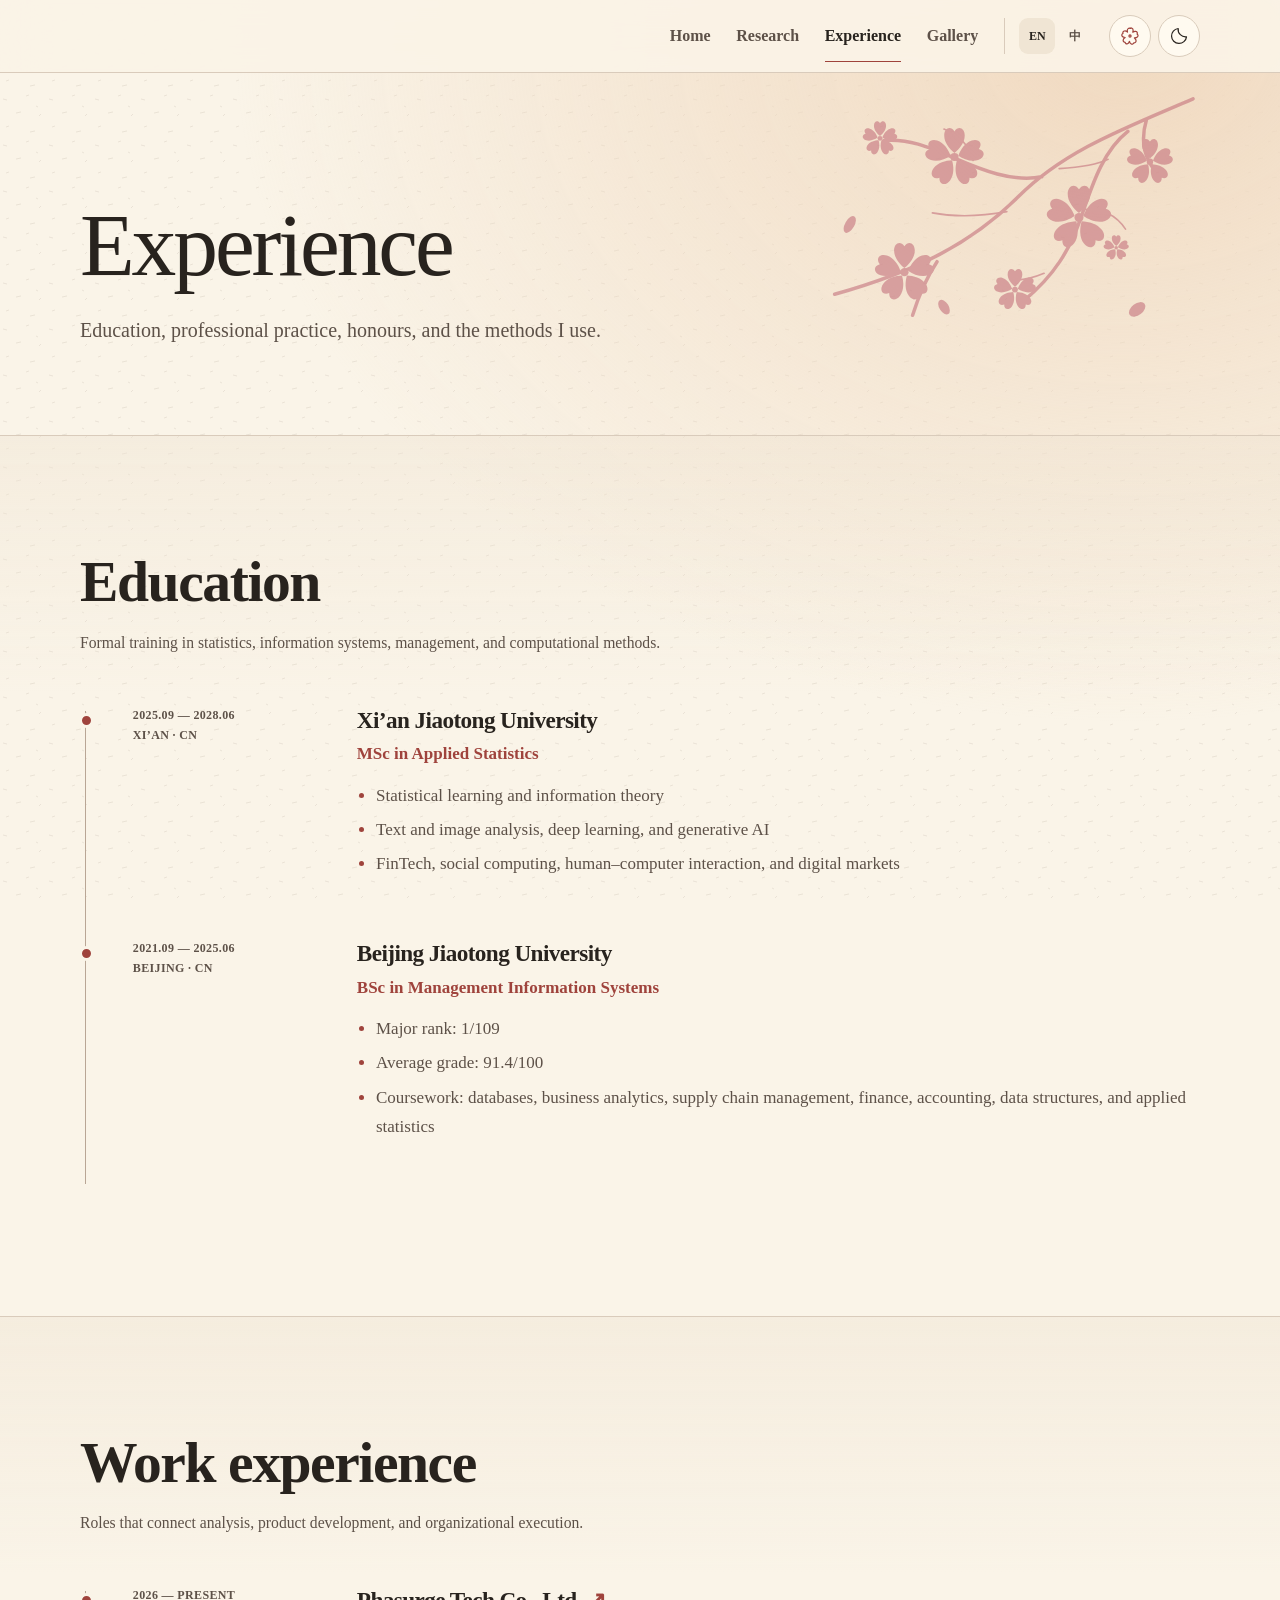
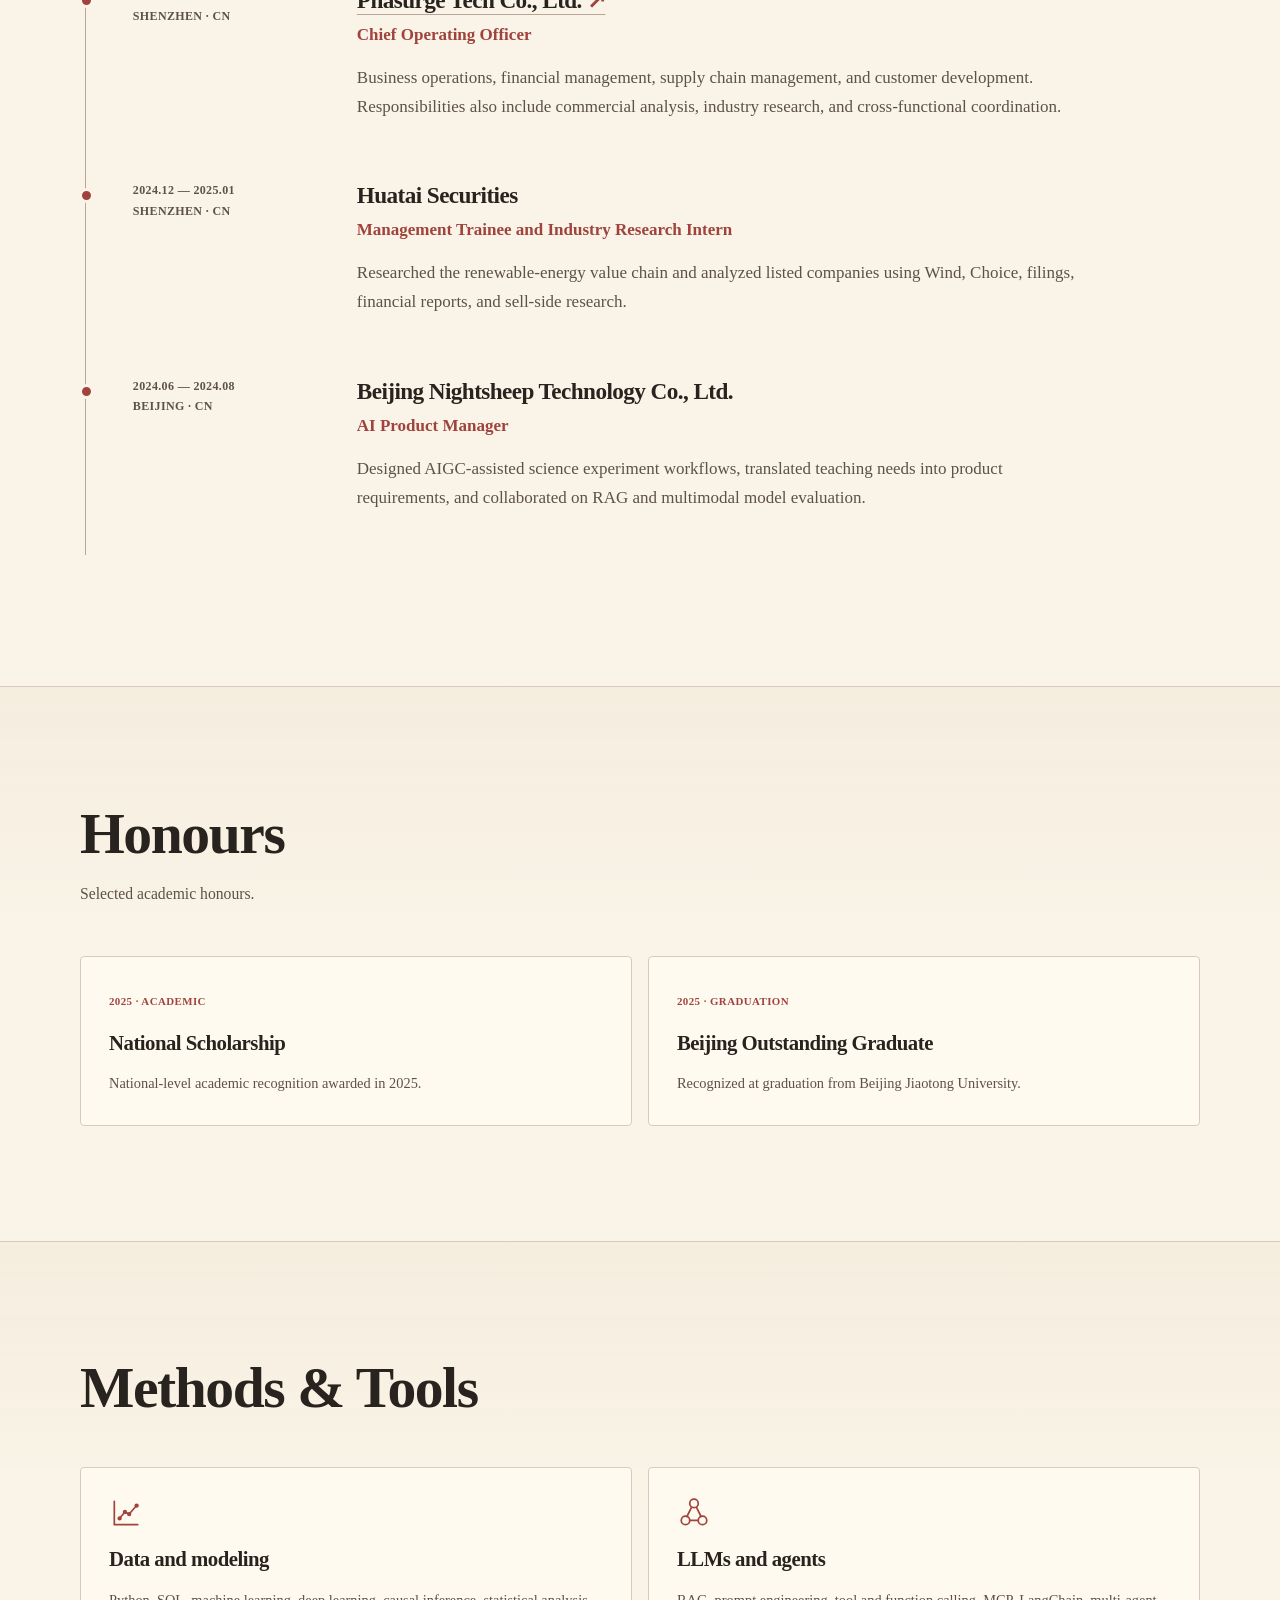
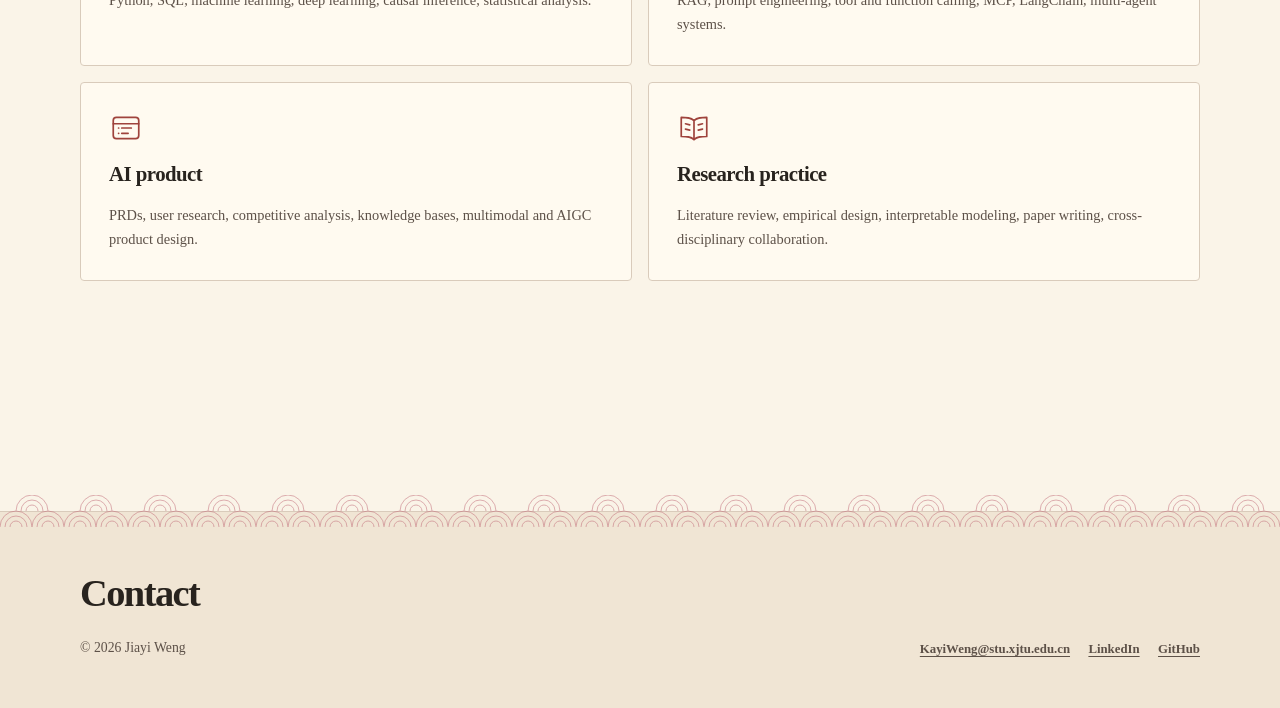
==== experience.html @ 3abb1985 "Publish day and night site redesign" ====
<!doctype html>
<html lang="en">
  <head>
    <meta charset="utf-8">
    <meta name="viewport" content="width=device-width, initial-scale=1">
    <meta name="description" content="Education, professional experience, honours, and capabilities of Jiayi Weng.">
    <meta name="theme-color" content="#faf4e8">
    <title>Experience · Jiayi Weng</title>
    <link rel="icon" href="favicon.svg" type="image/svg+xml">
    <script>
      try {
        const theme = localStorage.getItem("jiayi-theme");
        if (theme === "light" || theme === "dark") document.documentElement.dataset.theme = theme;
      } catch {}
    </script>
    <link rel="stylesheet" href="assets/css/styles.css?v=4">
    <script src="assets/js/main.js?v=4" defer></script>
  </head>
  <body>
    <a class="skip-link" href="#main">Skip to content</a>
    <header class="site-header">
      <div class="nav-shell">
        <button class="menu-toggle" type="button" data-menu-toggle aria-expanded="false" aria-controls="site-navigation" aria-label="Open navigation"><span></span><span></span></button>
        <nav class="nav-links" id="site-navigation" data-navigation aria-label="Primary navigation">
          <a href="index.html" data-i18n="navHome">Home</a>
          <a href="research.html" data-i18n="navResearch">Research</a>
          <a href="experience.html" aria-current="page" data-i18n="navExperience">Experience</a>
          <a href="gallery.html" data-i18n="navGallery">Gallery</a>
          <div class="language-switcher" aria-label="Language"><button type="button" data-lang="en" aria-pressed="true">EN</button><button type="button" data-lang="zh" aria-pressed="false">中</button></div>
        </nav>
        <div class="site-controls">
          <button class="site-control" type="button" data-sakura aria-label="Scatter cherry blossom petals" title="Scatter cherry blossom petals">
            <svg viewBox="0 0 24 24" aria-hidden="true"><path d="M12 3c1-1.1 2.7-.7 3.4.6.6 1.2.3 2.8-.1 3.8 1-.7 2.6-1.3 3.8-.9 1.5.4 2.2 1.9 1.4 3.2 1.3.6 1.5 2.3.5 3.4-.9 1-2.5 1.2-3.7 1.2 1 .8 2 2.1 2 3.4 0 1.6-1.3 2.7-2.8 2.4-.2 1.5-1.7 2.1-3 1.4-1.2-.6-1.9-2.1-2.1-3.2-.4 1.1-1.2 2.6-2.4 3-1.4.5-2.8-.3-2.8-1.8-1.5.1-2.6-1.2-2.4-2.7.2-1.3 1.4-2.4 2.4-3-1.2-.1-2.8-.5-3.6-1.5-.9-1.2-.4-2.8 1-3.3-.6-1.4.3-2.8 1.8-3 1.3-.2 2.7.6 3.6 1.4-.3-1.1-.4-2.8.3-3.8.8-1.3 2.5-1.5 3.7-.6Z"/><circle cx="12" cy="12" r="1.3"/></svg>
          </button>
          <button class="site-control" type="button" data-theme-toggle aria-label="Dark mode" aria-pressed="false" title="Dark mode">
            <svg class="icon-moon" viewBox="0 0 24 24" aria-hidden="true"><path d="M21 13a9 9 0 0 1-10-10 9 9 0 1 0 10 10Z"/></svg>
            <svg class="icon-sun" viewBox="0 0 24 24" aria-hidden="true"><circle cx="12" cy="12" r="4"/><path d="M12 2v2m0 16v2M2 12h2m16 0h2M5 5l1.4 1.4m11.2 11.2L19 19M5 19l1.4-1.4M17.6 6.4 19 5"/></svg>
          </button>
        </div>
      </div>
    </header>

    <main class="page" id="main">
      <section class="shell page-intro">
        <div class="reveal">
          <h1 data-i18n="experienceTitle">Experience</h1>
          <p class="intro-copy" data-i18n="experienceIntro">Education, professional practice, honours, and the methods I use.</p>
        </div>
      </section>

      <section class="section" aria-labelledby="education-title">
        <div class="shell">
          <header class="section-heading reveal">
            <div><h2 id="education-title" data-i18n="education">Education</h2><p data-i18n="educationDesc">Formal training in statistics, information systems, management, and computational methods.</p></div>
          </header>
          <div class="timeline reveal">
            <article class="timeline-item">
              <div class="timeline-time">2025.09 — 2028.06<br>XI’AN · CN</div>
              <div class="timeline-body">
                <h3>Xi’an Jiaotong University</h3>
                <p class="timeline-role" data-i18n="xjtuDegree">MSc in Applied Statistics</p>
                <ul class="education-points">
                  <li data-i18n="xjtuMethods">Statistical learning and information theory</li>
                  <li data-i18n="xjtuComputing">Text and image analysis, deep learning, and generative AI</li>
                  <li data-i18n="xjtuTopics">FinTech, social computing, human–computer interaction, and digital markets</li>
                </ul>
              </div>
            </article>
            <article class="timeline-item">
              <div class="timeline-time">2021.09 — 2025.06<br>BEIJING · CN</div>
              <div class="timeline-body">
                <h3>Beijing Jiaotong University</h3>
                <p class="timeline-role" data-i18n="bjtuDegree">BSc in Management Information Systems</p>
                <ul class="education-points">
                  <li data-i18n="bjtuRank">Major rank: 1/109</li>
                  <li data-i18n="bjtuAverage">Average grade: 91.4/100</li>
                  <li data-i18n="bjtuCoursework">Coursework: databases, business analytics, supply chain management, finance, accounting, data structures, and applied statistics</li>
                </ul>
              </div>
            </article>
          </div>
        </div>
      </section>

      <section class="section" aria-labelledby="work-title">
        <div class="shell">
          <header class="section-heading reveal">
            <div><h2 id="work-title" data-i18n="workExperience">Work experience</h2><p data-i18n="workExperienceDesc">Roles that connect analysis, product development, and organizational execution.</p></div>
          </header>
          <div class="timeline reveal">
            <article class="timeline-item">
              <div class="timeline-time">2026 — PRESENT<br>SHENZHEN · CN</div>
              <div class="timeline-body">
                <h3><a class="company-link" href="https://www.phasurge.com/zh-CN/" target="_blank" rel="noreferrer">Phasurge Tech Co., Ltd. <span aria-hidden="true">↗</span></a></h3>
                <p class="timeline-role" data-i18n="cooRole">Chief Operating Officer</p>
                <p class="work-summary" data-i18n="cooBody">Business operations, financial management, supply chain management, and customer development. Responsibilities also include commercial analysis, industry research, and cross-functional coordination.</p>
              </div>
            </article>
            <article class="timeline-item">
              <div class="timeline-time">2024.12 — 2025.01<br>SHENZHEN · CN</div>
              <div class="timeline-body">
                <h3>Huatai Securities</h3>
                <p class="timeline-role" data-i18n="huataiRole">Management Trainee and Industry Research Intern</p>
                <p data-i18n="huataiBody">Researched the renewable-energy value chain and analyzed listed companies using Wind, Choice, filings, financial reports, and sell-side research.</p>
              </div>
            </article>
            <article class="timeline-item">
              <div class="timeline-time">2024.06 — 2024.08<br>BEIJING · CN</div>
              <div class="timeline-body">
                <h3>Beijing Nightsheep Technology Co., Ltd.</h3>
                <p class="timeline-role" data-i18n="pmRole">AI Product Manager</p>
                <p data-i18n="pmBody">Designed AIGC-assisted science experiment workflows, translated teaching needs into product requirements, and collaborated on RAG and multimodal model evaluation.</p>
              </div>
            </article>
          </div>
        </div>
      </section>

      <section class="section" aria-labelledby="honours-title">
        <div class="shell">
          <header class="section-heading reveal">
            <div><h2 id="honours-title" data-i18n="honours">Honours</h2><p data-i18n="honoursDesc">Selected academic honours.</p></div>
          </header>
          <div class="award-grid reveal">
            <article class="award"><span>2025 · ACADEMIC</span><h3 data-i18n="awardNational">National Scholarship</h3><p data-i18n="awardNationalBody">National-level academic recognition awarded in 2025.</p></article>
            <article class="award"><span>2025 · GRADUATION</span><h3 data-i18n="awardGraduate">Beijing Outstanding Graduate</h3><p data-i18n="awardGraduateBody">Recognized at graduation from Beijing Jiaotong University.</p></article>
          </div>
        </div>
      </section>

      <section class="section" aria-labelledby="capabilities-title">
        <div class="shell">
          <header class="section-heading reveal">
            <div><h2 id="capabilities-title" data-i18n="capabilities">Methods &amp; Tools</h2></div>
          </header>
          <div class="skill-grid reveal">
            <article class="skill-group"><svg class="skill-icon" aria-hidden="true"><use href="assets/icons.svg?v=3#icon-model"></use></svg><h3 data-i18n="skillData">Data and modeling</h3><p data-i18n="skillDataBody">Python, SQL, machine learning, deep learning, causal inference, statistical analysis.</p></article>
            <article class="skill-group"><svg class="skill-icon" aria-hidden="true"><use href="assets/icons.svg?v=3#icon-agents"></use></svg><h3 data-i18n="skillAgents">LLMs and agents</h3><p data-i18n="skillAgentsBody">RAG, prompt engineering, tool and function calling, MCP, LangChain, multi-agent systems.</p></article>
            <article class="skill-group"><svg class="skill-icon" aria-hidden="true"><use href="assets/icons.svg?v=3#icon-product"></use></svg><h3 data-i18n="skillProduct">AI product</h3><p data-i18n="skillProductBody">PRDs, user research, competitive analysis, knowledge bases, multimodal and AIGC product design.</p></article>
            <article class="skill-group"><svg class="skill-icon" aria-hidden="true"><use href="assets/icons.svg?v=3#icon-research"></use></svg><h3 data-i18n="skillResearch">Research practice</h3><p data-i18n="skillResearchBody">Literature review, empirical design, interpretable modeling, paper writing, cross-disciplinary collaboration.</p></article>
          </div>
        </div>
      </section>
    </main>

    <footer class="site-footer">
      <div class="shell footer-grid">
        <div><h2 data-i18n="footerTitle">Contact</h2><p>© <span data-year></span> Jiayi Weng</p></div>
        <nav class="footer-links" aria-label="Footer links"><a href="mailto:KayiWeng@stu.xjtu.edu.cn">KayiWeng@stu.xjtu.edu.cn</a><a href="https://www.linkedin.com/in/weng-jiayi-b973362a9/" target="_blank" rel="noreferrer">LinkedIn</a><a href="https://github.com/encorenuit" target="_blank" rel="noreferrer">GitHub</a></nav>
      </div>
    </footer>
  </body>
</html>
---- assets/css/styles.css ----
:root {
  color-scheme: light dark;
  --ink: light-dark(#28231e, #f4e9db);
  --ink-soft: light-dark(#5d5148, #c9bcaf);
  --paper: light-dark(#faf4e8, #161d29);
  --paper-strong: light-dark(#fffaf0, #212a39);
  --paper-warm: light-dark(#f0e5d4, #1c2634);
  --line: light-dark(#d9cbbb, #414856);
  --line-strong: light-dark(#b9a695, #596171);
  --accent: light-dark(#9f433c, #f2a5a9);
  --accent-on: light-dark(#fffaf0, #22191f);
  --sakura: light-dark(#be6573, #e7a1ae);
  --horizon: light-dark(#f0d9c0, #293951);
  --sage: light-dark(#465d51, #afc7ba);
  --shadow: 0 20px 54px light-dark(#56432b24, #090e1780);
  --shadow-soft: 0 10px 32px light-dark(#56432b14, #090e1760);
  --max: 1120px;
  --song: "Songti SC", "SimSun", "STSong", "Noto Serif CJK SC", serif;
  --serif: "Times New Roman", var(--song);
  --display: var(--serif);
  --blossom-branch: url("data:image/svg+xml,%3Csvg%20xmlns%3D%22http%3A%2F%2Fwww.w3.org%2F2000%2Fsvg%22%20viewBox%3D%220%200%20330%20214%22%3E%3Cdefs%3E%3Cg%20id%3D%22flower%22%3E%3Cg%20transform%3D%22rotate(0)%22%3E%3Cpath%20d%3D%22M0-25C-4-31-10-28-10-21c0%207%205%2013%2010%2017%205-4%2010-10%2010-17%200-7-6-10-10-4Z%22%2F%3E%3C%2Fg%3E%3Cg%20transform%3D%22rotate(72)%22%3E%3Cpath%20d%3D%22M0-25C-4-31-10-28-10-21c0%207%205%2013%2010%2017%205-4%2010-10%2010-17%200-7-6-10-10-4Z%22%2F%3E%3C%2Fg%3E%3Cg%20transform%3D%22rotate(144)%22%3E%3Cpath%20d%3D%22M0-25C-4-31-10-28-10-21c0%207%205%2013%2010%2017%205-4%2010-10%2010-17%200-7-6-10-10-4Z%22%2F%3E%3C%2Fg%3E%3Cg%20transform%3D%22rotate(216)%22%3E%3Cpath%20d%3D%22M0-25C-4-31-10-28-10-21c0%207%205%2013%2010%2017%205-4%2010-10%2010-17%200-7-6-10-10-4Z%22%2F%3E%3C%2Fg%3E%3Cg%20transform%3D%22rotate(288)%22%3E%3Cpath%20d%3D%22M0-25C-4-31-10-28-10-21c0%207%205%2013%2010%2017%205-4%2010-10%2010-17%200-7-6-10-10-4Z%22%2F%3E%3C%2Fg%3E%3Ccircle%20r%3D%224%22%2F%3E%3C%2Fg%3E%3C%2Fdefs%3E%3Cg%20fill%3D%22none%22%20stroke%3D%22black%22%20stroke-linecap%3D%22round%22%3E%3Cpath%20stroke-width%3D%223%22%20d%3D%22M324%2011c-58%2025-110%2044-150%2084S87%20159%2016%20179M268%2039c-23%2018-32%2051-41%2076s-21%2047-49%2070M194%2078c-25%205-52-6-75-16s-40-17-61-15M104%20151c-8%2012-16%2030-21%2046M284%2029c-6%2020-1%2035%2010%2047%22%2F%3E%3Cpath%20stroke-width%3D%221.4%22%20d%3D%22M251%2063c-10%205-25%207-42%208m21%2035c18%200%2028%205%2036%2017M135%2064c-3-13-13-22-25-27m54%2071c-22%204-43%205-64%201m96%2052c-7%203-15%206-28%206%22%2F%3E%3C%2Fg%3E%3Cg%20fill%3D%22black%22%3E%3Cuse%20href%3D%22%23flower%22%20transform%3D%22translate(226%20113)%20scale(.97)%22%2F%3E%3Cuse%20href%3D%22%23flower%22%20transform%3D%22translate(119%2061)%20scale(.88)%22%2F%3E%3Cuse%20href%3D%22%23flower%22%20transform%3D%22translate(76%20160)%20scale(.89)%22%2F%3E%3Cuse%20href%3D%22%23flower%22%20transform%3D%22translate(287%2065)%20scale(.69)%22%2F%3E%3Cuse%20href%3D%22%23flower%22%20transform%3D%22translate(171%20175)%20scale(.63)%22%2F%3E%3Cuse%20href%3D%22%23flower%22%20transform%3D%22translate(55%2045)%20scale(.52)%22%2F%3E%3Cuse%20href%3D%22%23flower%22%20transform%3D%22translate(258%20139)%20scale(.38)%22%2F%3E%3Cellipse%20cx%3D%2229%22%20cy%3D%22119%22%20rx%3D%224%22%20ry%3D%228%22%20transform%3D%22rotate(30%2029%20119)%22%2F%3E%3Cellipse%20cx%3D%22110%22%20cy%3D%22190%22%20rx%3D%224%22%20ry%3D%227%22%20transform%3D%22rotate(-32%20110%20190)%22%2F%3E%3Cellipse%20cx%3D%22276%22%20cy%3D%22192%22%20rx%3D%225%22%20ry%3D%228%22%20transform%3D%22rotate(53%20276%20192)%22%2F%3E%3C%2Fg%3E%3C%2Fsvg%3E");
  --seigaiha: url("data:image/svg+xml,%3Csvg%20xmlns%3D%22http%3A%2F%2Fwww.w3.org%2F2000%2Fsvg%22%20viewBox%3D%220%200%2064%2032%22%3E%3Cpath%20fill%3D%22none%22%20stroke%3D%22black%22%20stroke-width%3D%221%22%20d%3D%22M0%2032a16%2016%200%200%201%2032%200m-27%200a11%2011%200%200%201%2022%200m-17%200a6%206%200%200%201%2012%200M32%2032a16%2016%200%200%201%2032%200m-27%200a11%2011%200%200%201%2022%200m-17%200a6%206%200%200%201%2012%200M16%2016a16%2016%200%200%201%2032%200m-27%200a11%2011%200%200%201%2022%200m-17%200a6%206%200%200%201%2012%200%22%2F%3E%3C%2Fsvg%3E");
}

html[data-theme="light"] {
  color-scheme: light;
}

html[data-theme="dark"] {
  color-scheme: dark;
}

:lang(zh) {
  --display: var(--song);
  font-family: var(--song);
}

:lang(en) {
  font-family: var(--serif);
}

* {
  box-sizing: border-box;
}

html {
  scroll-behavior: smooth;
}

body {
  margin: 0;
  color: var(--ink);
  background: var(--paper);
  font-size: 17px;
  line-height: 1.72;
  -webkit-font-smoothing: antialiased;
  text-rendering: optimizeLegibility;
}

body::before {
  position: fixed;
  inset: 0;
  z-index: -2;
  background-image:
    radial-gradient(ellipse at 88% 5%, var(--horizon), transparent 56%),
    url("data:image/svg+xml,%3Csvg xmlns='http://www.w3.org/2000/svg' width='46' height='46' viewBox='0 0 46 46'%3E%3Cpath stroke='%238c7a68' stroke-opacity='.14' d='M3 7l4 1m19-4 3-1M16 21l5-1m15-6 2 1M6 35l3-1m21 6 5-1m4-15 2-2'/%3E%3C/svg%3E");
  content: "";
  pointer-events: none;
}

a {
  color: inherit;
  text-decoration-thickness: 1px;
  text-underline-offset: 0.24em;
}

img {
  display: block;
  max-width: 100%;
}

button,
a {
  -webkit-tap-highlight-color: transparent;
}

button {
  font: inherit;
}

:focus-visible {
  outline: 2px solid var(--accent);
  outline-offset: 4px;
}

.skip-link {
  position: fixed;
  top: 0.5rem;
  left: 1rem;
  z-index: 100;
  padding: 0.65rem 1rem;
  border-radius: 10px;
  color: var(--accent-on);
  background: var(--accent);
  transform: translateY(-150%);
}

.skip-link:focus {
  transform: translateY(0);
}

.site-header {
  position: sticky;
  top: 0;
  z-index: 50;
  border-bottom: 1px solid var(--line);
  background: color-mix(in srgb, var(--paper) 92%, transparent);
  backdrop-filter: blur(22px) saturate(1.35);
  -webkit-backdrop-filter: blur(22px) saturate(1.35);
}

.nav-shell {
  width: min(calc(100% - 2.5rem), var(--max));
  min-height: 72px;
  margin: 0 auto;
  display: flex;
  align-items: center;
  justify-content: flex-end;
  gap: 1rem;
}

.site-controls,
.gallery-arrows {
  display: flex;
  gap: 0.4rem;
}

.site-control {
  display: grid;
  place-items: center;
  flex: 0 0 auto;
  width: 2.65rem;
  height: 2.65rem;
  border: 1px solid var(--line);
  border-radius: 50%;
  color: var(--ink);
  background: var(--paper-strong);
  cursor: pointer;
  transition: color 180ms ease, background 180ms ease, transform 180ms ease;
}

.site-control:hover {
  background: var(--paper-warm);
}

.site-control:active {
  transform: scale(0.9);
}

.site-control svg {
  width: 1.25rem;
  height: 1.25rem;
  fill: none;
  stroke: currentColor;
  stroke-width: 1.45;
  stroke-linecap: round;
  stroke-linejoin: round;
}

[data-sakura] {
  color: var(--accent);
}

[data-theme-toggle] .icon-sun,
[data-theme-toggle][aria-pressed="true"] .icon-moon {
  display: none;
}

[data-theme-toggle][aria-pressed="true"] .icon-sun {
  display: block;
}

.nav-links {
  display: flex;
  align-items: center;
  gap: 1.6rem;
}

.nav-links > a {
  position: relative;
  padding: 0.3rem 0;
  color: var(--ink-soft);
  font-size: 1rem;
  font-weight: 590;
  text-decoration: none;
  transition: color 180ms ease;
}

.nav-links > a::after {
  position: absolute;
  right: 0;
  bottom: -0.45rem;
  left: 0;
  height: 1px;
  background: var(--accent);
  content: "";
  transform: scaleX(0);
  transition: transform 220ms cubic-bezier(0.22, 1, 0.36, 1);
}

.nav-links > a:hover,
.nav-links > a[aria-current="page"] {
  color: var(--ink);
}

.nav-links > a:hover::after,
.nav-links > a[aria-current="page"]::after {
  transform: scaleX(1);
}

.language-switcher {
  display: flex;
  align-items: center;
  gap: 0.1rem;
  padding-left: 0.9rem;
  border-left: 1px solid var(--line);
}

.language-switcher button {
  min-width: 2.25rem;
  min-height: 2.25rem;
  border: 0;
  border-radius: 9px;
  color: var(--ink-soft);
  background: transparent;
  font-size: 0.75rem;
  font-weight: 650;
  cursor: pointer;
  transition: color 160ms ease, background 160ms ease;
}

.language-switcher button:hover,
.language-switcher button[aria-pressed="true"] {
  color: var(--ink);
  background: var(--paper-warm);
}

.menu-toggle {
  display: none;
  width: 2.7rem;
  height: 2.7rem;
  border: 1px solid var(--line);
  border-radius: 12px;
  background: var(--paper-strong);
  cursor: pointer;
}

.menu-toggle span {
  display: block;
  width: 1.15rem;
  height: 1px;
  margin: 0.3rem auto;
  background: var(--ink);
}

.page {
  overflow: hidden;
}

.shell {
  width: min(calc(100% - 2.5rem), var(--max));
  margin-inline: auto;
}

.hero {
  position: relative;
  isolation: isolate;
  min-height: min(780px, calc(100svh - 72px));
  display: grid;
  grid-template-columns: minmax(0, 1fr) minmax(250px, 320px);
  align-items: center;
  gap: clamp(4rem, 9vw, 8.5rem);
  padding-block: clamp(5rem, 10vw, 8rem);
}

.hero-copy {
  position: relative;
}

.hero-copy::before {
  position: absolute;
  top: -2.2rem;
  left: 0;
  width: 3.2rem;
  height: 2px;
  border-radius: 2px;
  background: var(--accent);
  content: "";
}

.hero h1,
.page-intro h1,
.section-heading h2,
.category-header h2,
.paper h3,
.timeline-body h3,
.award h3,
.skill-group h3,
.now-card h3,
.footer-grid h2 {
  font-family: var(--display);
}

.hero h1 {
  max-width: 11ch;
  margin: 0;
  color: var(--ink);
  font-size: clamp(4rem, 8.5vw, 7.3rem);
  font-weight: 400;
  letter-spacing: -0.045em;
  line-height: 0.96;
}

.hero h1 .cn-name {
  display: block;
  margin-top: 1.1rem;
  color: var(--accent);
  font-family: var(--song);
  font-size: 0.24em;
  font-weight: 580;
  letter-spacing: 0.34em;
  line-height: 1.2;
}

.hero-lead {
  max-width: 620px;
  margin: 2.3rem 0 0;
  color: var(--ink-soft);
  font-size: clamp(1.06rem, 1.8vw, 1.34rem);
  letter-spacing: -0.012em;
  line-height: 1.7;
}

.hero-actions {
  display: flex;
  flex-wrap: wrap;
  gap: 0.75rem;
  margin-top: 2.25rem;
}

.button {
  min-height: 3rem;
  display: inline-flex;
  align-items: center;
  justify-content: center;
  gap: 0.65rem;
  padding: 0.72rem 1.08rem;
  border: 1px solid var(--line-strong);
  border-radius: 4px;
  font-size: 0.86rem;
  font-weight: 650;
  text-decoration: none;
  transition: transform 220ms cubic-bezier(0.22, 1, 0.36, 1), box-shadow 220ms ease, background 220ms ease;
}

.button.primary {
  border-color: var(--accent);
  color: var(--accent-on);
  background: var(--accent);
  box-shadow: var(--shadow-soft);
}

.button.secondary {
  background: var(--paper-strong);
}

.button:hover {
  transform: translateY(-2px);
  box-shadow: var(--shadow-soft);
}

.icon {
  width: 1.15rem;
  height: 1.15rem;
  fill: currentColor;
}

.portrait-stage {
  position: relative;
  justify-self: end;
  width: min(100%, 300px);
}

.portrait-stage::before {
  position: absolute;
  top: -1rem;
  right: -1rem;
  width: 5.5rem;
  height: 5.5rem;
  border-top: 1px solid var(--accent);
  border-right: 1px solid var(--accent);
  content: "";
  pointer-events: none;
}

.portrait-frame {
  position: relative;
  overflow: hidden;
  aspect-ratio: 3 / 4;
  border: 1px solid var(--line-strong);
  border-radius: 4px;
  background: var(--paper-strong);
  box-shadow: var(--shadow);
}

.portrait-frame img {
  width: 100%;
  height: 100%;
  object-fit: cover;
  filter: saturate(0.88) contrast(1.02);
  transition: transform 700ms cubic-bezier(0.22, 1, 0.36, 1);
}

.portrait-stage:hover .portrait-frame img {
  transform: scale(1.018);
}

.social-links {
  display: flex;
  justify-content: space-between;
  gap: 2px;
  margin-top: 0.8rem;
}

.social-links a {
  flex: 1 1 0;
  min-width: 0;
  min-height: 44px;
  display: grid;
  place-items: center;
  border-radius: 9px;
  color: var(--ink-soft);
  text-decoration: none;
  transition: transform 220ms ease, background 220ms ease;
}

.social-links .icon,
.social-links img {
  width: 22px;
  height: 22px;
  object-fit: contain;
}

.social-links a:hover {
  background: var(--paper-warm);
  transform: translateY(-3px);
}

.social-links a[aria-label="GitHub"] svg {
  background: #fff;
  border-radius: 50%;
}

.sakura-drift {
  position: fixed;
  inset: 0;
  z-index: 60;
  overflow: hidden;
  pointer-events: none;
}

.sakura-petal {
  position: absolute;
  top: var(--petal-top);
  left: var(--petal-left);
  width: var(--petal-size);
  aspect-ratio: 0.82;
  clip-path: polygon(50% 11%, 68% 0, 88% 8%, 100% 29%, 96% 53%, 76% 79%, 50% 100%, 24% 79%, 4% 53%, 0 29%, 12% 8%, 32% 0);
  background: linear-gradient(145deg, #ffe2eb, var(--sakura) 72%);
  opacity: 0;
  animation: sakura-fall var(--petal-time) ease-out var(--petal-delay) both;
}

@keyframes sakura-fall {
  0% { opacity: 0; transform: translate(0, -1rem) rotate(-30deg); }
  12% { opacity: 0.9; }
  45% { transform: translate(calc(var(--petal-drift) * 0.42), 15vh) rotate(105deg) scaleX(0.65); }
  73% { opacity: 0.66; }
  100% { opacity: 0; transform: translate(var(--petal-drift), var(--petal-drop)) rotate(325deg); }
}

.section {
  padding-block: clamp(5rem, 9vw, 8rem);
  border-top: 1px solid var(--line);
  background: linear-gradient(180deg, color-mix(in srgb, var(--paper-warm) 47%, transparent), transparent 16rem);
}

.section-heading {
  max-width: 760px;
  margin-bottom: 3rem;
}

.section-heading h2,
.category-header h2 {
  margin: 0;
  color: var(--ink);
  font-size: clamp(2.25rem, 4.5vw, 4rem);
  font-weight: 690;
  letter-spacing: -0.025em;
  line-height: 1.08;
}

.section-heading p,
.category-header p {
  max-width: 640px;
  margin: 1rem 0 0;
  color: var(--ink-soft);
  font-size: 0.98rem;
}

.section-number,
.eyebrow,
.index-card {
  display: none;
}

.selected-list,
.paper-list {
  border-top: 1px solid var(--line-strong);
}

.selected-paper,
.paper {
  display: grid;
  grid-template-columns: 7.5rem minmax(0, 1fr) auto;
  gap: 2rem;
  padding: 2rem 0;
  border-bottom: 1px solid var(--line);
  transition: padding 220ms cubic-bezier(0.22, 1, 0.36, 1), background 220ms ease;
}

.selected-paper:hover,
.paper:hover {
  padding-right: 1rem;
  padding-left: 1rem;
  background: var(--paper-strong);
}

.paper-year {
  color: var(--accent);
  font-size: 0.76rem;
  font-weight: 680;
  letter-spacing: 0.05em;
}

.paper h3 {
  margin: 0;
  color: var(--ink);
  font-size: clamp(1.16rem, 2vw, 1.45rem);
  font-weight: 640;
  letter-spacing: -0.018em;
  line-height: 1.4;
}

.paper-authors,
.paper-venue {
  margin: 0.55rem 0 0;
  color: var(--ink-soft);
  font-size: 0.89rem;
}

.paper-venue {
  color: var(--sage);
  font-weight: 610;
}

.paper-tags {
  display: flex;
  flex-wrap: wrap;
  gap: 0.4rem;
  margin-top: 0.75rem;
}

.tag {
  min-height: 1.65rem;
  display: inline-flex;
  align-items: center;
  padding: 0.18rem 0.5rem;
  border: 1px solid var(--line);
  border-radius: 7px;
  color: var(--ink-soft);
  background: var(--paper-strong);
  font-size: 0.65rem;
  font-weight: 650;
  letter-spacing: 0.02em;
  text-transform: uppercase;
}

.paper-link {
  align-self: start;
  color: var(--accent);
  font-size: 0.78rem;
  font-weight: 650;
  text-decoration: none;
  white-space: nowrap;
}

.paper-link:hover {
  text-decoration: underline;
}

.now-grid {
  display: grid;
  grid-template-columns: 1fr 1fr;
  gap: 1rem;
}

.now-card {
  padding: clamp(1.8rem, 4vw, 3rem);
  border: 1px solid var(--line);
  border-radius: 4px;
  background: var(--paper-strong);
}

.now-card .status {
  color: var(--accent);
  font-size: 0.72rem;
  font-weight: 680;
}

.now-card h3 {
  margin: 0.8rem 0 0;
  font-size: clamp(1.5rem, 2.6vw, 2.2rem);
  font-weight: 650;
  letter-spacing: -0.035em;
  line-height: 1.2;
}

.now-card p {
  margin: 1rem 0 0;
  color: var(--ink-soft);
}

.page-intro {
  position: relative;
  isolation: isolate;
  padding-inline-end: clamp(0px, 22vw, 260px);
  padding-block: clamp(5rem, 10vw, 8.5rem) clamp(3.5rem, 7vw, 5.5rem);
}

.hero::after,
.page-intro::after {
  content: "";
  position: absolute;
  z-index: -1;
  top: 0.8rem;
  right: 0;
  width: clamp(210px, 30vw, 400px);
  aspect-ratio: 330 / 214;
  background: var(--sakura);
  mask: var(--blossom-branch) center / contain no-repeat;
  opacity: 0.54;
  pointer-events: none;
}

.hero::after {
  right: 6%;
  top: 0;
  width: clamp(230px, 29vw, 370px);
}

.page-intro h1 {
  margin: 0;
  color: var(--ink);
  font-size: clamp(3.5rem, 7vw, 6.2rem);
  font-weight: 400;
  letter-spacing: -0.035em;
  line-height: 0.98;
}

.page-intro .intro-copy {
  max-width: 660px;
  margin: 1.5rem 0 0;
  color: var(--ink-soft);
  font-size: clamp(1.05rem, 1.8vw, 1.25rem);
  line-height: 1.72;
}

.category {
  padding-block: clamp(4.5rem, 8vw, 7rem);
  border-top: 1px solid var(--line);
}

.category:first-child {
  border-top-color: var(--line-strong);
}

.category-header {
  max-width: 760px;
  margin-bottom: 2.5rem;
}

.category-header h2 {
  font-size: clamp(2rem, 4vw, 3.45rem);
}

.timeline {
  position: relative;
  padding-left: 1.8rem;
}

.timeline::before {
  position: absolute;
  top: 0.4rem;
  bottom: 1rem;
  left: 0.3rem;
  width: 1px;
  background: var(--line-strong);
  content: "";
}

.timeline-item {
  position: relative;
  display: grid;
  grid-template-columns: 11.5rem minmax(0, 1fr);
  gap: 2.5rem;
  padding: 0 0 3.7rem 1.5rem;
}

.timeline-item::before {
  position: absolute;
  top: 0.5rem;
  left: -1.86rem;
  width: 9px;
  height: 9px;
  border: 3px solid var(--paper);
  border-radius: 50%;
  background: var(--accent);
  content: "";
}

.timeline-time {
  color: var(--ink-soft);
  font-size: 0.75rem;
  font-weight: 620;
  letter-spacing: 0.03em;
}

.timeline-body h3 {
  margin: 0;
  font-size: 1.45rem;
  font-weight: 650;
  letter-spacing: -0.025em;
  line-height: 1.3;
}

.timeline-role {
  margin: 0.3rem 0 0;
  color: var(--accent);
  font-weight: 610;
}

.timeline-body p:last-child,
.timeline-body .work-summary {
  max-width: 720px;
  margin: 0.85rem 0 0;
  color: var(--ink-soft);
}

.education-points {
  margin: 0.75rem 0 0;
  padding-inline-start: 1.2rem;
  color: var(--ink-soft);
}

.education-points li + li {
  margin-top: 0.32rem;
}

.education-points li::marker {
  color: var(--accent);
}

.company-link {
  text-decoration-color: var(--line-strong);
}

.company-link:hover,
.company-link span {
  color: var(--accent);
}

.now-card .company-link {
  display: inline-block;
  margin-top: 0.65rem;
  font-weight: 600;
}

.award-grid,
.skill-grid {
  display: grid;
  grid-template-columns: repeat(2, 1fr);
  gap: 1rem;
}

.award,
.skill-group {
  min-height: 170px;
  padding: 1.75rem;
  border: 1px solid var(--line);
  border-radius: 4px;
  background: var(--paper-strong);
}

.award span {
  color: var(--accent);
  font-size: 0.68rem;
  font-weight: 680;
  letter-spacing: 0.04em;
}

.skill-icon {
  display: block;
  width: 34px;
  height: 34px;
  color: var(--accent);
}

.award h3,
.skill-group h3 {
  margin: 0.7rem 0 0;
  font-size: 1.3rem;
  font-weight: 650;
  letter-spacing: -0.025em;
}

.award p,
.skill-group p {
  margin: 0.65rem 0 0;
  color: var(--ink-soft);
  font-size: 0.9rem;
}

.gallery-tools {
  display: flex;
  align-items: center;
  justify-content: space-between;
  gap: 0.8rem;
  padding-block: 0.75rem;
  border-top: 1px solid var(--line);
}

.gallery-tools p {
  margin: 0;
  color: var(--ink-soft);
  font-size: 0.93rem;
}

.gallery-arrows button {
  font-size: 1.2rem;
}

.gallery-arrows button:disabled {
  opacity: 0.42;
  cursor: default;
}

.photo-strip {
  display: flex;
  gap: clamp(0.65rem, 1.7vw, 1.5rem);
  overflow-x: auto;
  overscroll-behavior-inline: contain;
  scroll-snap-type: x proximity;
  padding: 5px 5px 1.25rem;
  scroll-padding-inline: 5px;
  scrollbar-color: var(--line-strong) var(--paper-warm);
  touch-action: pan-x pan-y;
}

.photo-strip.is-dragging {
  scroll-snap-type: none;
  cursor: grabbing;
}

.gallery-item {
  flex: 0 0 auto;
  scroll-snap-align: start;
  margin: 0;
  padding: 0.38rem;
  border: 1px solid var(--line);
  border-radius: 3px;
  background: var(--paper-strong);
  cursor: zoom-in;
  user-select: none;
  -webkit-touch-callout: none;
}

.is-dragging .gallery-item {
  cursor: grabbing;
}

.gallery-item img {
  width: auto;
  height: clamp(170px, 31vw, 360px);
  max-width: none;
  pointer-events: none;
}

.gallery-preview {
  position: fixed;
  inset: 0;
  z-index: 55;
  display: grid;
  place-items: center;
  padding: 1rem;
  background: rgb(15 18 25 / 0.86);
  pointer-events: none;
  animation: photo-preview 200ms ease both;
}

.gallery-preview[hidden] {
  display: none;
}

.gallery-preview img {
  max-width: min(100%, 1450px);
  max-height: calc(100dvh - 2rem);
  width: auto;
  height: auto;
  object-fit: contain;
  box-shadow: 0 18px 60px #10121a70;
}

@keyframes photo-preview {
  from { opacity: 0; }
  to { opacity: 1; }
}

.site-footer {
  margin-top: clamp(5rem, 9vw, 8rem);
  padding-block: 3rem;
  border-top: 1px solid var(--line);
  position: relative;
  background: var(--paper-warm);
}

.site-footer::before {
  position: absolute;
  top: -17px;
  right: 0;
  left: 0;
  height: 32px;
  background: var(--sakura);
  mask: var(--seigaiha) left bottom / 64px 32px repeat-x;
  opacity: 0.5;
  pointer-events: none;
  content: "";
}

.footer-grid {
  display: grid;
  grid-template-columns: 1fr auto;
  gap: 2rem;
  align-items: end;
}

.footer-grid h2 {
  margin: 0;
  font-size: clamp(1.7rem, 3vw, 2.5rem);
  font-weight: 650;
  letter-spacing: -0.04em;
}

.footer-grid p {
  margin: 0.6rem 0 0;
  color: var(--ink-soft);
  font-size: 0.86rem;
}

.footer-links {
  display: flex;
  flex-wrap: wrap;
  justify-content: flex-end;
  gap: 1.15rem;
}

.footer-links a {
  color: var(--ink-soft);
  font-size: 0.8rem;
  font-weight: 610;
}

.has-scroll-motion .reveal {
  opacity: 0;
  transform: translateY(18px);
  transition: opacity 520ms ease, transform 620ms cubic-bezier(0.22, 1, 0.36, 1);
}

.has-scroll-motion .reveal.is-visible {
  opacity: 1;
  transform: translateY(0);
}

@media (max-width: 920px) {
  .menu-toggle {
    display: block;
    order: 1;
  }

  .nav-links {
    position: fixed;
    top: 72px;
    right: 0;
    left: 0;
    display: none;
    align-items: stretch;
    flex-direction: column;
    gap: 0;
    padding: 0.8rem 1.25rem 1rem;
    border-bottom: 1px solid var(--line);
    background: var(--paper);
    box-shadow: var(--shadow-soft);
  }

  .nav-links.is-open {
    display: flex;
  }

  .nav-links > a {
    padding: 0.85rem 0;
    border-bottom: 1px solid var(--line);
  }

  .nav-links > a::after {
    display: none;
  }

  .language-switcher {
    padding: 0.8rem 0 0;
    border-left: 0;
  }

  .hero {
    grid-template-columns: minmax(0, 1fr) 260px;
    gap: 3rem;
  }

  .selected-paper,
  .paper {
    grid-template-columns: 6rem 1fr;
  }

  .paper-link {
    grid-column: 2;
    justify-self: start;
  }

  .timeline-item {
    grid-template-columns: 1fr;
    gap: 0.65rem;
  }

}

@media (max-width: 680px) {
  body {
    font-size: 16px;
  }

  .nav-shell,
  .shell {
    width: min(calc(100% - 1.5rem), var(--max));
  }

  .hero {
    min-height: 0;
    grid-template-columns: 1fr;
    gap: 3.5rem;
    padding-block: 5.5rem 4.5rem;
  }

  .hero h1 {
    font-size: clamp(3rem, 13vw, 5rem);
  }

  .page-intro {
    padding-inline-end: 0;
  }

  .hero::after,
  .page-intro::after {
    width: 154px;
    top: 0;
    right: -0.4rem;
    opacity: 0.55;
  }

  .portrait-stage {
    justify-self: center;
    width: min(64vw, 240px);
  }

  .social-links {
    width: min(310px, calc(100vw - 1.5rem));
    margin-inline: calc((100% - min(310px, 100vw - 1.5rem)) / 2);
  }

  .now-grid,
  .award-grid,
  .skill-grid,
  .footer-grid {
    grid-template-columns: 1fr;
  }

  .selected-paper,
  .paper {
    grid-template-columns: 1fr;
    gap: 0.7rem;
  }

  .paper-link {
    grid-column: 1;
  }

  .selected-paper:hover,
  .paper:hover {
    padding-right: 0;
    padding-left: 0;
    background: transparent;
  }

  .timeline {
    padding-left: 1.45rem;
  }

  .timeline-item {
    padding-left: 1rem;
  }

  .timeline-item::before {
    left: -1.54rem;
  }

  .footer-links {
    justify-content: flex-start;
  }

}

@media (prefers-reduced-motion: reduce) {
  html {
    scroll-behavior: auto;
  }

  *,
  *::before,
  *::after {
    scroll-behavior: auto !important;
    animation-duration: 0.01ms !important;
    transition-duration: 0.01ms !important;
  }

  .has-scroll-motion .reveal {
    opacity: 1;
    transform: none;
  }

  .sakura-drift {
    display: none;
  }

  [data-sakura] {
    display: none;
  }
}
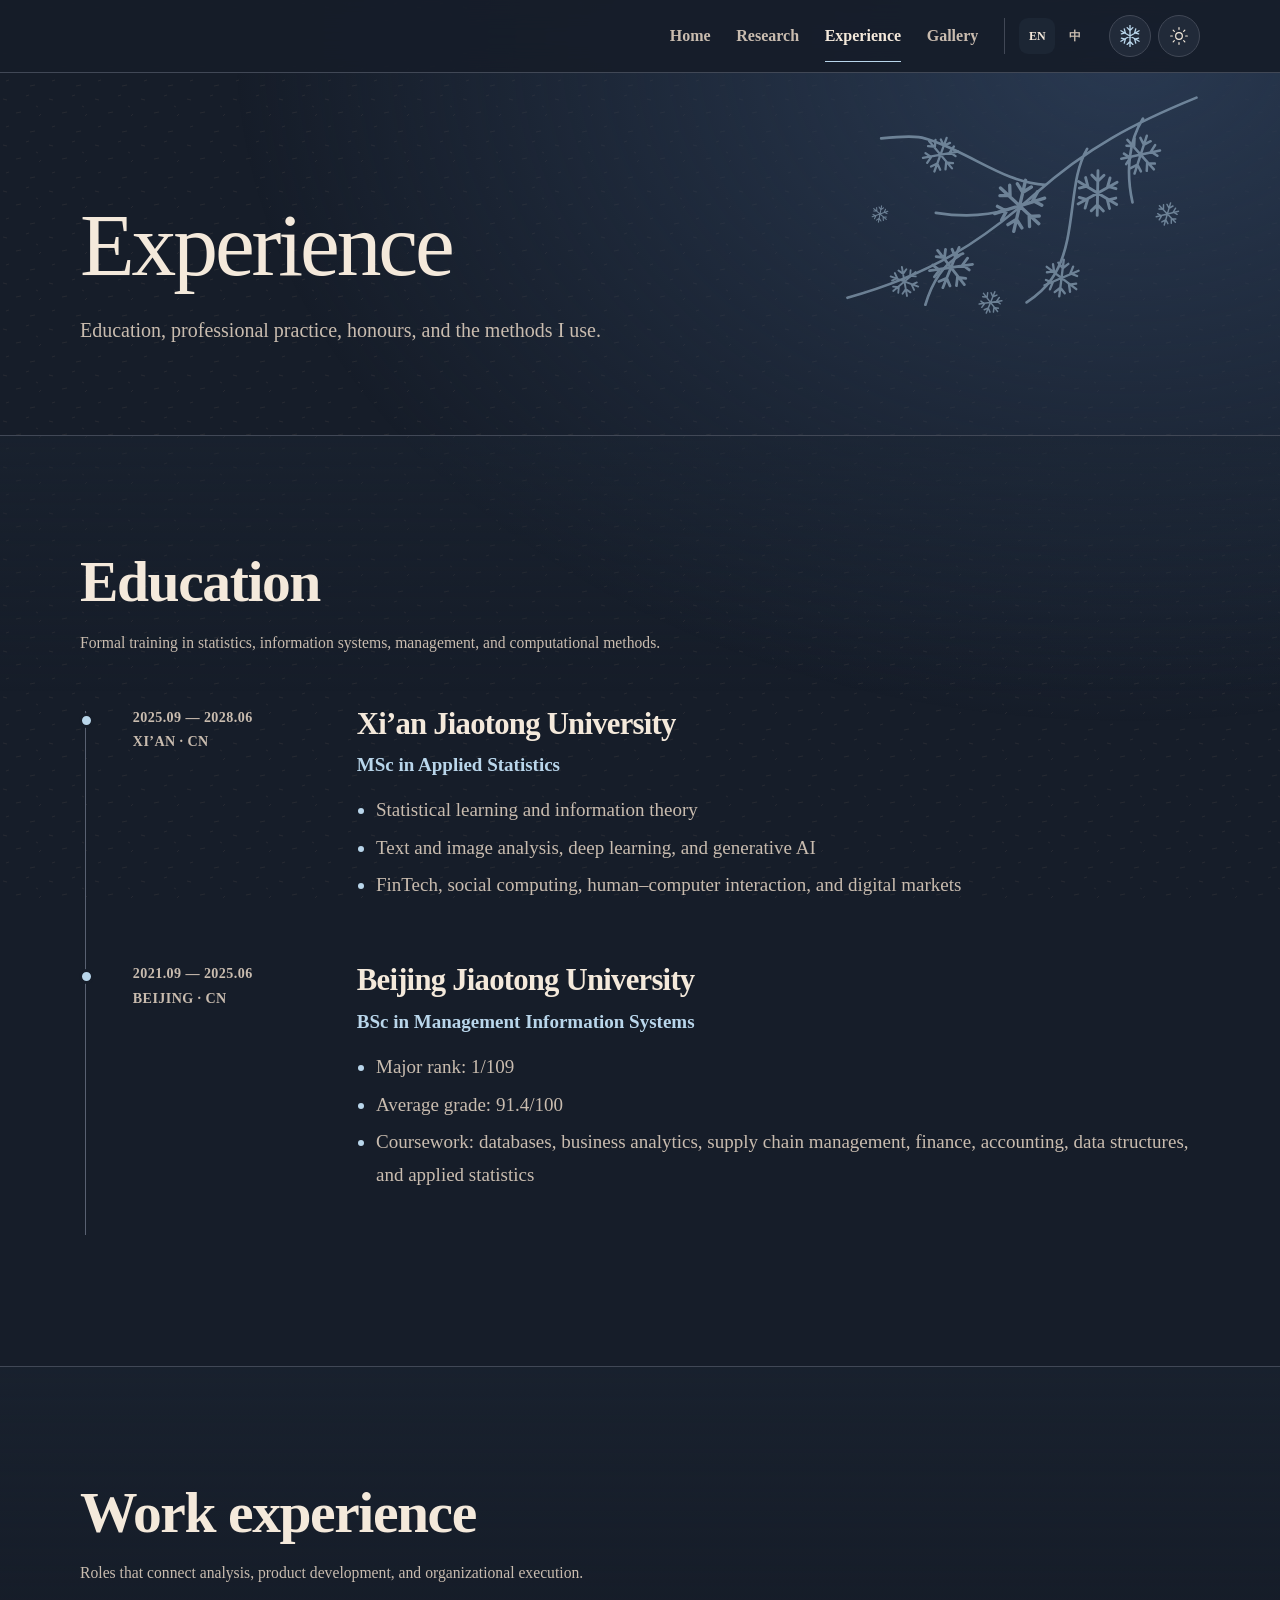
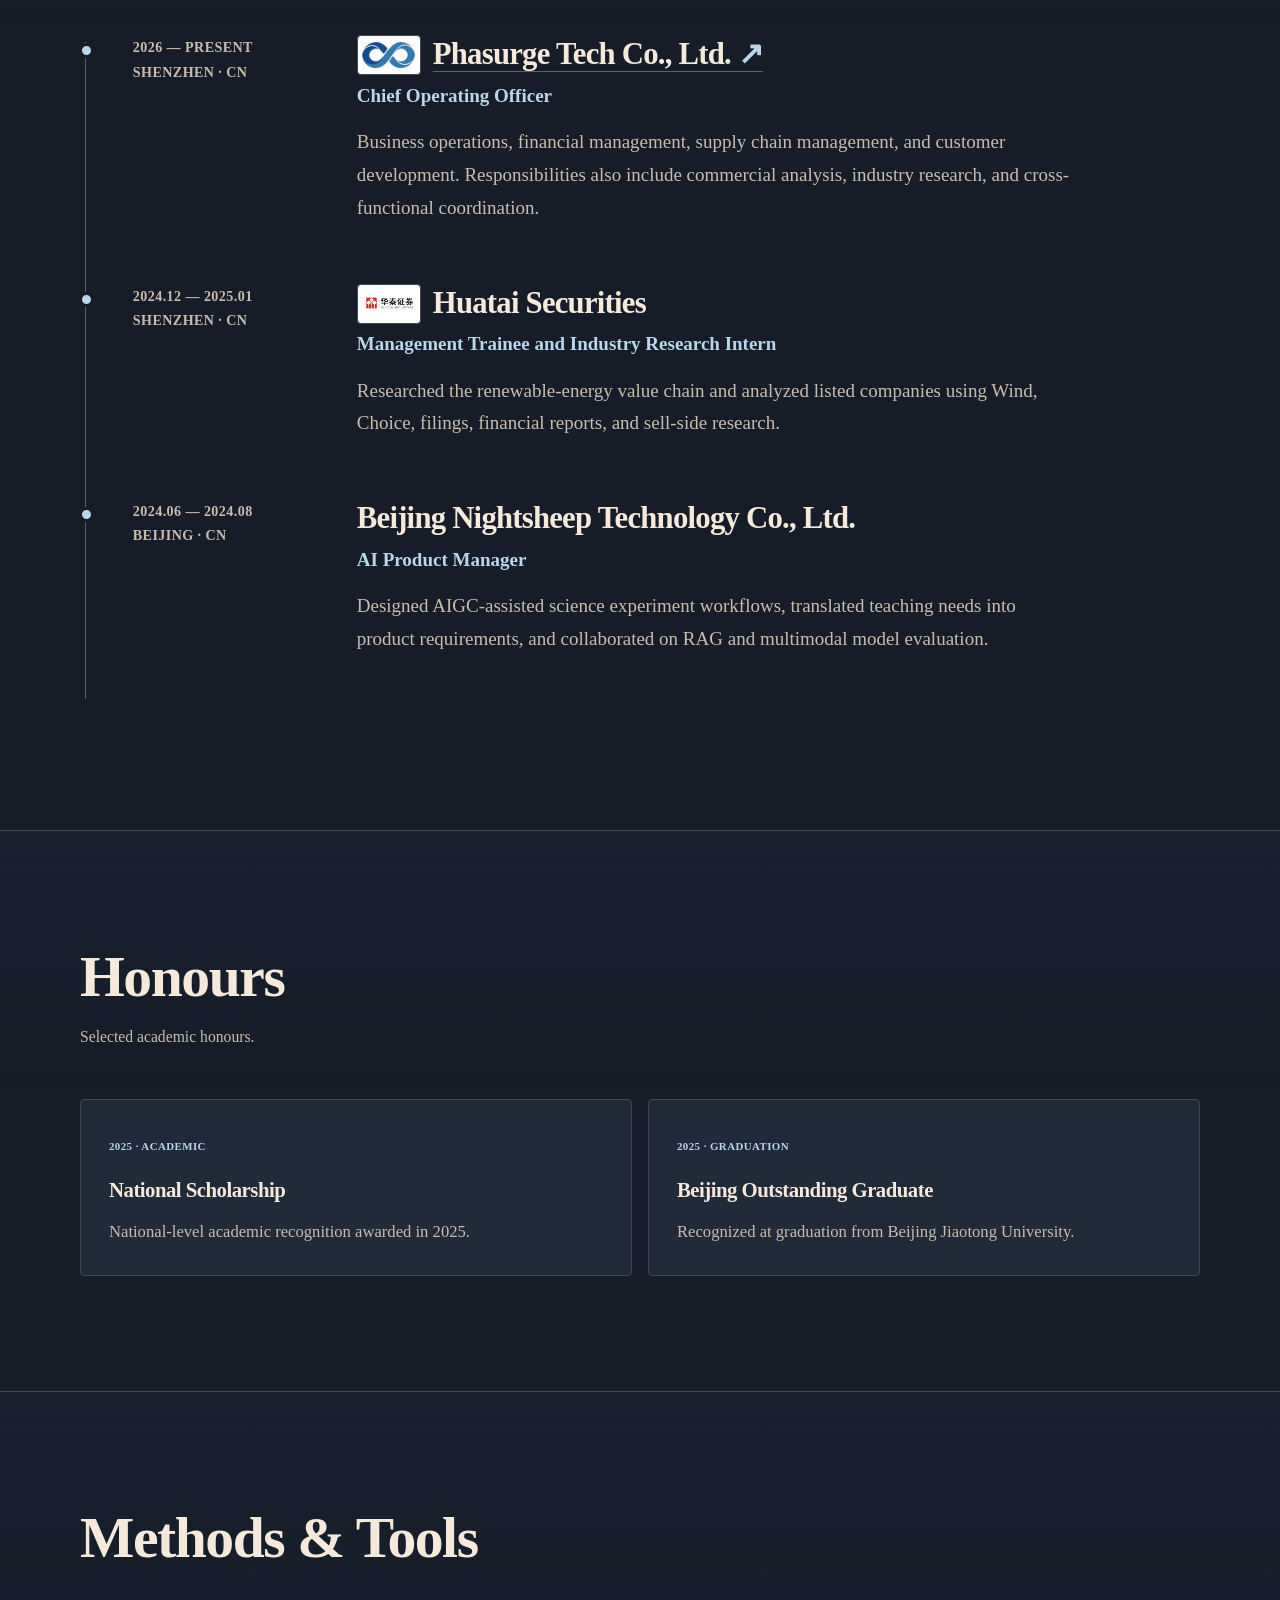
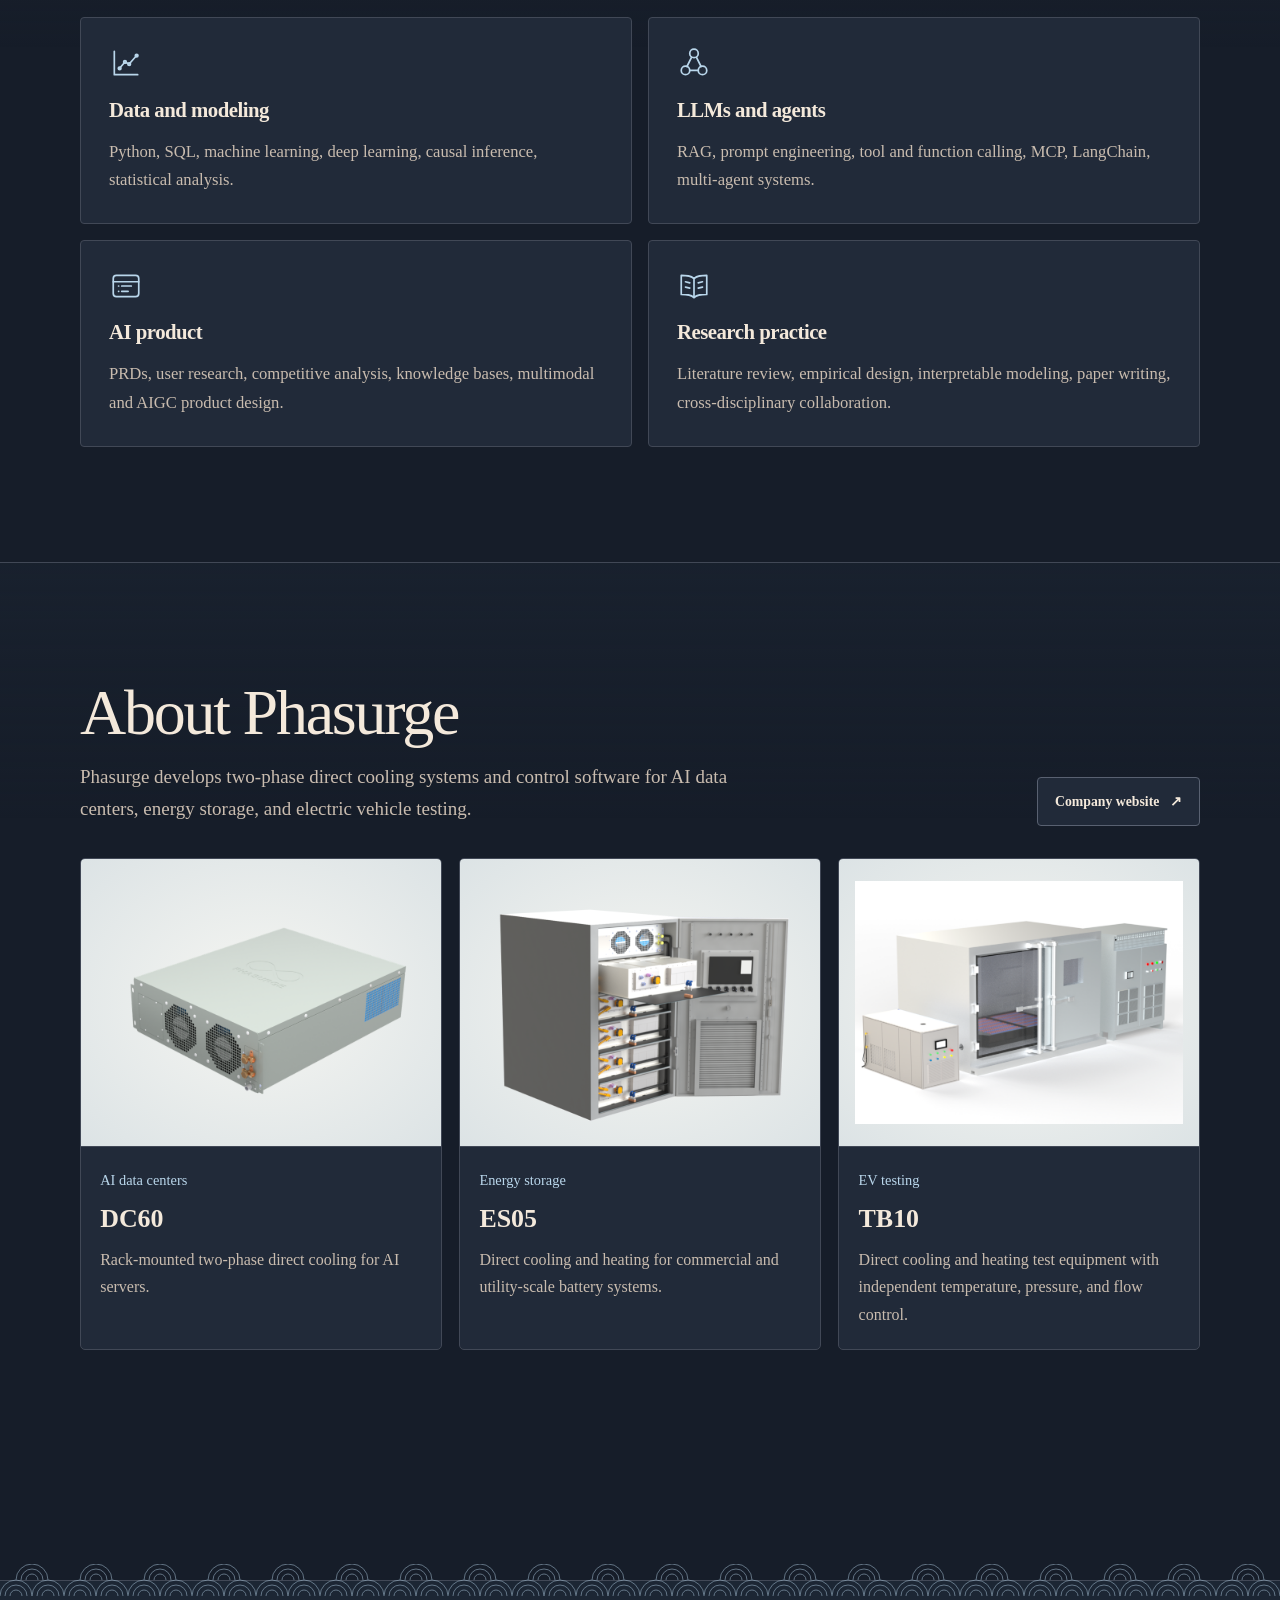
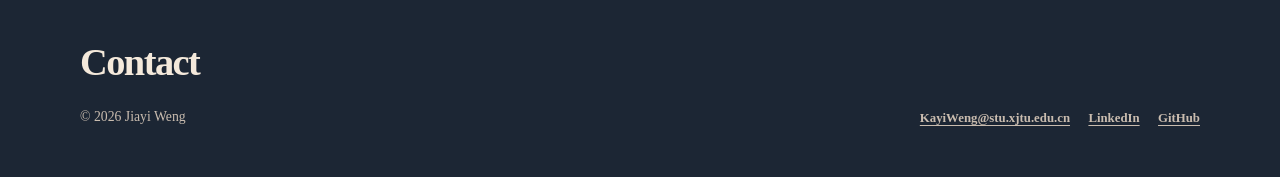
==== commit 3b29f64e: "Publish seasonal academic website refresh" ====
--- a/experience.html
+++ b/experience.html
@@ -4,17 +4,22 @@
     <meta charset="utf-8">
     <meta name="viewport" content="width=device-width, initial-scale=1">
     <meta name="description" content="Education, professional experience, honours, and capabilities of Jiayi Weng.">
-    <meta name="theme-color" content="#faf4e8">
+    <meta name="theme-color" content="#161d29">
     <title>Experience · Jiayi Weng</title>
     <link rel="icon" href="favicon.svg" type="image/svg+xml">
     <script>
+      const seasons = ["winter", "spring", "summer", "autumn"];
+      const calendarSeason = () => seasons[Math.floor((new Date().getMonth() + 1) / 3) % 4];
+      document.documentElement.dataset.season = calendarSeason();
       try {
         const theme = localStorage.getItem("jiayi-theme");
         if (theme === "light" || theme === "dark") document.documentElement.dataset.theme = theme;
+        const season = localStorage.getItem("jiayi-season");
+        if (seasons.includes(season)) document.documentElement.dataset.season = season;
       } catch {}
     </script>
-    <link rel="stylesheet" href="assets/css/styles.css?v=4">
-    <script src="assets/js/main.js?v=4" defer></script>
+    <link rel="stylesheet" href="assets/css/styles.css?v=5">
+    <script src="assets/js/main.js?v=5" defer></script>
   </head>
   <body>
     <a class="skip-link" href="#main">Skip to content</a>
@@ -29,10 +34,18 @@
           <div class="language-switcher" aria-label="Language"><button type="button" data-lang="en" aria-pressed="true">EN</button><button type="button" data-lang="zh" aria-pressed="false">中</button></div>
         </nav>
         <div class="site-controls">
-          <button class="site-control" type="button" data-sakura aria-label="Scatter cherry blossom petals" title="Scatter cherry blossom petals">
-            <svg viewBox="0 0 24 24" aria-hidden="true"><path d="M12 3c1-1.1 2.7-.7 3.4.6.6 1.2.3 2.8-.1 3.8 1-.7 2.6-1.3 3.8-.9 1.5.4 2.2 1.9 1.4 3.2 1.3.6 1.5 2.3.5 3.4-.9 1-2.5 1.2-3.7 1.2 1 .8 2 2.1 2 3.4 0 1.6-1.3 2.7-2.8 2.4-.2 1.5-1.7 2.1-3 1.4-1.2-.6-1.9-2.1-2.1-3.2-.4 1.1-1.2 2.6-2.4 3-1.4.5-2.8-.3-2.8-1.8-1.5.1-2.6-1.2-2.4-2.7.2-1.3 1.4-2.4 2.4-3-1.2-.1-2.8-.5-3.6-1.5-.9-1.2-.4-2.8 1-3.3-.6-1.4.3-2.8 1.8-3 1.3-.2 2.7.6 3.6 1.4-.3-1.1-.4-2.8.3-3.8.8-1.3 2.5-1.5 3.7-.6Z"/><circle cx="12" cy="12" r="1.3"/></svg>
-          </button>
-          <button class="site-control" type="button" data-theme-toggle aria-label="Dark mode" aria-pressed="false" title="Dark mode">
+          <details class="season-picker" data-season-picker>
+            <summary class="site-control" data-season-trigger aria-label="Season" title="Season"><span class="season-symbol" aria-hidden="true"></span></summary>
+            <div class="season-options">
+              <button type="button" data-season-choice="auto" data-i18n="seasonAuto" aria-pressed="true">By month</button>
+              <button type="button" data-season-choice="spring" data-i18n="seasonSpring" aria-pressed="false">Spring · Cherry blossom</button>
+              <button type="button" data-season-choice="summer" data-i18n="seasonSummer" aria-pressed="false">Summer · Green leaves</button>
+              <button type="button" data-season-choice="autumn" data-i18n="seasonAutumn" aria-pressed="false">Autumn · Maple</button>
+              <button type="button" data-season-choice="winter" data-i18n="seasonWinter" aria-pressed="false">Winter · Snow</button>
+              <button type="button" class="season-replay" data-season-replay data-i18n="seasonReplay">Replay animation</button>
+            </div>
+          </details>
+          <button class="site-control" type="button" data-theme-toggle aria-label="Dark mode" aria-pressed="true" title="Dark mode">
             <svg class="icon-moon" viewBox="0 0 24 24" aria-hidden="true"><path d="M21 13a9 9 0 0 1-10-10 9 9 0 1 0 10 10Z"/></svg>
             <svg class="icon-sun" viewBox="0 0 24 24" aria-hidden="true"><circle cx="12" cy="12" r="4"/><path d="M12 2v2m0 16v2M2 12h2m16 0h2M5 5l1.4 1.4m11.2 11.2L19 19M5 19l1.4-1.4M17.6 6.4 19 5"/></svg>
           </button>
@@ -91,7 +104,7 @@
             <article class="timeline-item">
               <div class="timeline-time">2026 — PRESENT<br>SHENZHEN · CN</div>
               <div class="timeline-body">
-                <h3><a class="company-link" href="https://www.phasurge.com/zh-CN/" target="_blank" rel="noreferrer">Phasurge Tech Co., Ltd. <span aria-hidden="true">↗</span></a></h3>
+                <h3 class="employer"><span class="employer-logo"><img src="assets/phasurge-logo.png" width="260" height="127" alt=""></span><a class="company-link" href="https://www.phasurge.com/en/" data-href-zh="https://www.phasurge.com/zh-CN/" target="_blank" rel="noreferrer"><span data-i18n="phasurgeName">Phasurge Tech Co., Ltd.</span> <span aria-hidden="true">↗</span></a></h3>
                 <p class="timeline-role" data-i18n="cooRole">Chief Operating Officer</p>
                 <p class="work-summary" data-i18n="cooBody">Business operations, financial management, supply chain management, and customer development. Responsibilities also include commercial analysis, industry research, and cross-functional coordination.</p>
               </div>
@@ -99,7 +112,7 @@
             <article class="timeline-item">
               <div class="timeline-time">2024.12 — 2025.01<br>SHENZHEN · CN</div>
               <div class="timeline-body">
-                <h3>Huatai Securities</h3>
+                <h3 class="employer"><span class="employer-logo huatai-logo"><img src="assets/huatai-logo.png" width="191" height="99" alt=""></span><span data-i18n="huataiName">Huatai Securities</span></h3>
                 <p class="timeline-role" data-i18n="huataiRole">Management Trainee and Industry Research Intern</p>
                 <p data-i18n="huataiBody">Researched the renewable-energy value chain and analyzed listed companies using Wind, Choice, filings, financial reports, and sell-side research.</p>
               </div>
@@ -138,6 +151,43 @@
             <article class="skill-group"><svg class="skill-icon" aria-hidden="true"><use href="assets/icons.svg?v=3#icon-agents"></use></svg><h3 data-i18n="skillAgents">LLMs and agents</h3><p data-i18n="skillAgentsBody">RAG, prompt engineering, tool and function calling, MCP, LangChain, multi-agent systems.</p></article>
             <article class="skill-group"><svg class="skill-icon" aria-hidden="true"><use href="assets/icons.svg?v=3#icon-product"></use></svg><h3 data-i18n="skillProduct">AI product</h3><p data-i18n="skillProductBody">PRDs, user research, competitive analysis, knowledge bases, multimodal and AIGC product design.</p></article>
             <article class="skill-group"><svg class="skill-icon" aria-hidden="true"><use href="assets/icons.svg?v=3#icon-research"></use></svg><h3 data-i18n="skillResearch">Research practice</h3><p data-i18n="skillResearchBody">Literature review, empirical design, interpretable modeling, paper writing, cross-disciplinary collaboration.</p></article>
+          </div>
+        </div>
+      </section>
+      <section class="section company-section" aria-labelledby="company-title">
+        <div class="shell">
+          <header class="company-header reveal">
+            <div>
+              <h2 id="company-title" data-i18n="companyTitle">About Phasurge</h2>
+              <p data-i18n="companyIntro">Phasurge develops two-phase direct cooling systems and control software for AI data centers, energy storage, and electric vehicle testing.</p>
+            </div>
+            <a class="button secondary" href="https://www.phasurge.com/en/" data-href-zh="https://www.phasurge.com/zh-CN/" target="_blank" rel="noreferrer"><span data-i18n="companyWebsite">Company website</span> <span aria-hidden="true">↗</span></a>
+          </header>
+          <div class="product-grid reveal">
+            <a class="product-card" href="https://www.phasurge.com/en/products/dc60/" data-href-zh="https://www.phasurge.com/zh-CN/products/dc60/" target="_blank" rel="noreferrer">
+              <figure class="product-figure"><img src="assets/phasurge-dc60.png" loading="lazy" decoding="async" alt=""></figure>
+              <div class="product-copy">
+                <span class="product-category" data-i18n="dc60Category">AI data centers</span>
+                <h3 data-i18n="dc60Title">DC60</h3>
+                <p data-i18n="dc60Body">Rack-mounted two-phase direct cooling for AI servers.</p>
+              </div>
+            </a>
+            <a class="product-card" href="https://www.phasurge.com/en/products/es05/" data-href-zh="https://www.phasurge.com/zh-CN/products/es05/" target="_blank" rel="noreferrer">
+              <figure class="product-figure"><img src="assets/phasurge-es05.png" loading="lazy" decoding="async" alt=""></figure>
+              <div class="product-copy">
+                <span class="product-category" data-i18n="es05Category">Energy storage</span>
+                <h3 data-i18n="es05Title">ES05</h3>
+                <p data-i18n="es05Body">Direct cooling and heating for commercial and utility-scale battery systems.</p>
+              </div>
+            </a>
+            <a class="product-card" href="https://www.phasurge.com/en/products/tb10/" data-href-zh="https://www.phasurge.com/zh-CN/products/tb10/" target="_blank" rel="noreferrer">
+              <figure class="product-figure"><img src="assets/phasurge-tb10.png" loading="lazy" decoding="async" alt=""></figure>
+              <div class="product-copy">
+                <span class="product-category" data-i18n="tb10Category">EV testing</span>
+                <h3 data-i18n="tb10Title">TB10</h3>
+                <p data-i18n="tb10Body">Direct cooling and heating test equipment with independent temperature, pressure, and flow control.</p>
+              </div>
+            </a>
           </div>
         </div>
       </section>
--- a/assets/css/styles.css
+++ b/assets/css/styles.css
@@ -1,5 +1,5 @@
 :root {
-  color-scheme: light dark;
+  color-scheme: dark;
   --ink: light-dark(#28231e, #f4e9db);
   --ink-soft: light-dark(#5d5148, #c9bcaf);
   --paper: light-dark(#faf4e8, #161d29);
@@ -7,10 +7,10 @@
   --paper-warm: light-dark(#f0e5d4, #1c2634);
   --line: light-dark(#d9cbbb, #414856);
   --line-strong: light-dark(#b9a695, #596171);
-  --accent: light-dark(#9f433c, #f2a5a9);
+  --accent: light-dark(#813d28, #f0b388);
   --accent-on: light-dark(#fffaf0, #22191f);
-  --sakura: light-dark(#be6573, #e7a1ae);
-  --horizon: light-dark(#f0d9c0, #293951);
+  --sakura: light-dark(#a96343, #ca895d);
+  --horizon: light-dark(#ecd4b9, #423128);
   --sage: light-dark(#465d51, #afc7ba);
   --shadow: 0 20px 54px light-dark(#56432b24, #090e1780);
   --shadow-soft: 0 10px 32px light-dark(#56432b14, #090e1760);
@@ -30,6 +30,42 @@
   color-scheme: dark;
 }
 
+html[data-season="spring"] {
+  --accent: light-dark(#665b4e, #ddd0b6);
+  --sakura: light-dark(#a4977f, #cbbda2);
+  --horizon: light-dark(#eddfc6, #30384a);
+  --particle-light: #f8e6c4;
+  --season-branch: var(--blossom-branch);
+  --particle-shape: url("data:image/svg+xml,%3Csvg%20xmlns%3D%22http%3A%2F%2Fwww.w3.org%2F2000%2Fsvg%22%20viewBox%3D%220%200%2024%2024%22%3E%3Cpath%20d%3D%22M12%204c-5-6-13%200-10%206%202%206%208%2011%2010%2013%202-2%208-7%2010-13%203-6-5-12-10-6Z%22%2F%3E%3C%2Fsvg%3E");
+}
+
+html[data-season="summer"] {
+  --accent: light-dark(#3a6453, #a5c8a9);
+  --sakura: light-dark(#658b69, #a0b99a);
+  --horizon: light-dark(#dce9d2, #253b3a);
+  --particle-light: #cbe0a5;
+  --season-branch: url("data:image/svg+xml,%3Csvg%20xmlns%3D%22http%3A%2F%2Fwww.w3.org%2F2000%2Fsvg%22%20viewBox%3D%220%200%20330%20214%22%3E%3Cpath%20d%3D%22M327%2010C273%2032%20233%2053%20188%2093s-89%2069-161%2089m254-154c-12%2019-15%2045-9%2072m-39-46c-12%2020-11%2049-17%2078s-18%2043-35%2054m16-101c-29-2-50-17-78-30S86%2042%2056%2045m67%20101c-14%208-23%2022-29%2042m71-82c-22%207-43%206-62%203%22%20fill%3D%22none%22%20stroke%3D%22black%22%20stroke-width%3D%222.3%22%20stroke-linecap%3D%22round%22%2F%3E%3Cg%20transform%3D%22translate(265%2051)%20rotate(24)%20scale(2.3)%20translate(-12%20-12)%22%3E%3Cpath%20d%3D%22M22%202C13%203%203%204%203%2015c0%202%201%204%202%205l-3%203%201%201%204-4C17%2024%2024%2013%2022%202ZM7%2018%2017%208l-8%2011Z%22%20fill-rule%3D%22evenodd%22%2F%3E%3C%2Fg%3E%3Cg%20transform%3D%22translate(227%2075)%20rotate(-62)%20scale(2.5)%20translate(-12%20-12)%22%3E%3Cpath%20d%3D%22M22%202C13%203%203%204%203%2015c0%202%201%204%202%205l-3%203%201%201%204-4C17%2024%2024%2013%2022%202ZM7%2018%2017%208l-8%2011Z%22%20fill-rule%3D%22evenodd%22%2F%3E%3C%2Fg%3E%3Cg%20transform%3D%22translate(198%20106)%20rotate(91)%20scale(2.6)%20translate(-12%20-12)%22%3E%3Cpath%20d%3D%22M22%202C13%203%203%204%203%2015c0%202%201%204%202%205l-3%203%201%201%204-4C17%2024%2024%2013%2022%202ZM7%2018%2017%208l-8%2011Z%22%20fill-rule%3D%22evenodd%22%2F%3E%3C%2Fg%3E%3Cg%20transform%3D%22translate(148%20131)%20rotate(-71)%20scale(2.2)%20translate(-12%20-12)%22%3E%3Cpath%20d%3D%22M22%202C13%203%203%204%203%2015c0%202%201%204%202%205l-3%203%201%201%204-4C17%2024%2024%2013%2022%202ZM7%2018%2017%208l-8%2011Z%22%20fill-rule%3D%22evenodd%22%2F%3E%3C%2Fg%3E%3Cg%20transform%3D%22translate(116%20153)%20rotate(89)%20scale(2.1)%20translate(-12%20-12)%22%3E%3Cpath%20d%3D%22M22%202C13%203%203%204%203%2015c0%202%201%204%202%205l-3%203%201%201%204-4C17%2024%2024%2013%2022%202ZM7%2018%2017%208l-8%2011Z%22%20fill-rule%3D%22evenodd%22%2F%3E%3C%2Fg%3E%3Cg%20transform%3D%22translate(89%20166)%20rotate(-88)%20scale(2)%20translate(-12%20-12)%22%3E%3Cpath%20d%3D%22M22%202C13%203%203%204%203%2015c0%202%201%204%202%205l-3%203%201%201%204-4C17%2024%2024%2013%2022%202ZM7%2018%2017%208l-8%2011Z%22%20fill-rule%3D%22evenodd%22%2F%3E%3C%2Fg%3E%3Cg%20transform%3D%22translate(82%2076)%20rotate(43)%20scale(1.85)%20translate(-12%20-12)%22%3E%3Cpath%20d%3D%22M22%202C13%203%203%204%203%2015c0%202%201%204%202%205l-3%203%201%201%204-4C17%2024%2024%2013%2022%202ZM7%2018%2017%208l-8%2011Z%22%20fill-rule%3D%22evenodd%22%2F%3E%3C%2Fg%3E%3Cg%20transform%3D%22translate(120%2082)%20rotate(-25)%20scale(1.65)%20translate(-12%20-12)%22%3E%3Cpath%20d%3D%22M22%202C13%203%203%204%203%2015c0%202%201%204%202%205l-3%203%201%201%204-4C17%2024%2024%2013%2022%202ZM7%2018%2017%208l-8%2011Z%22%20fill-rule%3D%22evenodd%22%2F%3E%3C%2Fg%3E%3Cg%20transform%3D%22translate(217%20159)%20rotate(18)%20scale(1.8)%20translate(-12%20-12)%22%3E%3Cpath%20d%3D%22M22%202C13%203%203%204%203%2015c0%202%201%204%202%205l-3%203%201%201%204-4C17%2024%2024%2013%2022%202ZM7%2018%2017%208l-8%2011Z%22%20fill-rule%3D%22evenodd%22%2F%3E%3C%2Fg%3E%3Cg%20transform%3D%22translate(288%2098)%20rotate(88)%20scale(1.7)%20translate(-12%20-12)%22%3E%3Cpath%20d%3D%22M22%202C13%203%203%204%203%2015c0%202%201%204%202%205l-3%203%201%201%204-4C17%2024%2024%2013%2022%202ZM7%2018%2017%208l-8%2011Z%22%20fill-rule%3D%22evenodd%22%2F%3E%3C%2Fg%3E%3C%2Fsvg%3E");
+  --particle-shape: url("data:image/svg+xml,%3Csvg%20xmlns%3D%22http%3A%2F%2Fwww.w3.org%2F2000%2Fsvg%22%20viewBox%3D%220%200%2024%2024%22%3E%3Cpath%20d%3D%22M22%202C13%203%203%204%203%2015c0%202%201%204%202%205l-3%203%201%201%204-4C17%2024%2024%2013%2022%202ZM7%2018%2017%208l-8%2011Z%22%20fill-rule%3D%22evenodd%22%2F%3E%3C%2Fsvg%3E");
+}
+
+html[data-season="autumn"] {
+  --accent: light-dark(#813d28, #f0b388);
+  --sakura: light-dark(#a96343, #ca895d);
+  --horizon: light-dark(#ecd4b9, #423128);
+  --particle-light: #ffe0a9;
+  --season-branch: url("data:image/svg+xml,%3Csvg%20xmlns%3D%22http%3A%2F%2Fwww.w3.org%2F2000%2Fsvg%22%20viewBox%3D%220%200%20330%20214%22%3E%3Cpath%20d%3D%22M327%2010C273%2032%20233%2053%20188%2093s-89%2069-161%2089m254-154c-12%2019-15%2045-9%2072m-39-46c-12%2020-11%2049-17%2078s-18%2043-35%2054m16-101c-29-2-50-17-78-30S86%2042%2056%2045m67%20101c-14%208-23%2022-29%2042m71-82c-22%207-43%206-62%203%22%20fill%3D%22none%22%20stroke%3D%22black%22%20stroke-width%3D%222.3%22%20stroke-linecap%3D%22round%22%2F%3E%3Cg%20transform%3D%22translate(269%2057)%20rotate(33)%20scale(2.1)%20translate(-12%20-12)%22%3E%3Cpath%20d%3D%22m12%200%202.3%206.5%203-1.8-1%205.8%205-2.1-.7%203%203.4.5-2.6%202.1%201.2%201.3-8.6%202.1.8%203.2-2.1-.5v3.8h-1.4v-3.8l-2.2.5.8-3.2-8.6-2.1%201.2-1.3L0%2011.9l3.4-.5-.7-3%205%202.1-1-5.8%203%201.8Z%22%2F%3E%3C%2Fg%3E%3Cg%20transform%3D%22translate(224%2083)%20rotate(-15)%20scale(2.8)%20translate(-12%20-12)%22%3E%3Cpath%20d%3D%22m12%200%202.3%206.5%203-1.8-1%205.8%205-2.1-.7%203%203.4.5-2.6%202.1%201.2%201.3-8.6%202.1.8%203.2-2.1-.5v3.8h-1.4v-3.8l-2.2.5.8-3.2-8.6-2.1%201.2-1.3L0%2011.9l3.4-.5-.7-3%205%202.1-1-5.8%203%201.8Z%22%2F%3E%3C%2Fg%3E%3Cg%20transform%3D%22translate(179%20105)%20rotate(18)%20scale(2.6)%20translate(-12%20-12)%22%3E%3Cpath%20d%3D%22m12%200%202.3%206.5%203-1.8-1%205.8%205-2.1-.7%203%203.4.5-2.6%202.1%201.2%201.3-8.6%202.1.8%203.2-2.1-.5v3.8h-1.4v-3.8l-2.2.5.8-3.2-8.6-2.1%201.2-1.3L0%2011.9l3.4-.5-.7-3%205%202.1-1-5.8%203%201.8Z%22%2F%3E%3C%2Fg%3E%3Cg%20transform%3D%22translate(122%20146)%20rotate(26)%20scale(2.2)%20translate(-12%20-12)%22%3E%3Cpath%20d%3D%22m12%200%202.3%206.5%203-1.8-1%205.8%205-2.1-.7%203%203.4.5-2.6%202.1%201.2%201.3-8.6%202.1.8%203.2-2.1-.5v3.8h-1.4v-3.8l-2.2.5.8-3.2-8.6-2.1%201.2-1.3L0%2011.9l3.4-.5-.7-3%205%202.1-1-5.8%203%201.8Z%22%2F%3E%3C%2Fg%3E%3Cg%20transform%3D%22translate(75%20166)%20rotate(-22)%20scale(2.1)%20translate(-12%20-12)%22%3E%3Cpath%20d%3D%22m12%200%202.3%206.5%203-1.8-1%205.8%205-2.1-.7%203%203.4.5-2.6%202.1%201.2%201.3-8.6%202.1.8%203.2-2.1-.5v3.8h-1.4v-3.8l-2.2.5.8-3.2-8.6-2.1%201.2-1.3L0%2011.9l3.4-.5-.7-3%205%202.1-1-5.8%203%201.8Z%22%2F%3E%3C%2Fg%3E%3Cg%20transform%3D%22translate(101%2063)%20rotate(-34)%20scale(1.85)%20translate(-12%20-12)%22%3E%3Cpath%20d%3D%22m12%200%202.3%206.5%203-1.8-1%205.8%205-2.1-.7%203%203.4.5-2.6%202.1%201.2%201.3-8.6%202.1.8%203.2-2.1-.5v3.8h-1.4v-3.8l-2.2.5.8-3.2-8.6-2.1%201.2-1.3L0%2011.9l3.4-.5-.7-3%205%202.1-1-5.8%203%201.8Z%22%2F%3E%3C%2Fg%3E%3Cg%20transform%3D%22translate(222%20158)%20rotate(54)%20scale(1.8)%20translate(-12%20-12)%22%3E%3Cpath%20d%3D%22m12%200%202.3%206.5%203-1.8-1%205.8%205-2.1-.7%203%203.4.5-2.6%202.1%201.2%201.3-8.6%202.1.8%203.2-2.1-.5v3.8h-1.4v-3.8l-2.2.5.8-3.2-8.6-2.1%201.2-1.3L0%2011.9l3.4-.5-.7-3%205%202.1-1-5.8%203%201.8Z%22%2F%3E%3C%2Fg%3E%3Cg%20transform%3D%22translate(297%2089)%20rotate(35)%20scale(1.38)%20translate(-12%20-12)%22%3E%3Cpath%20d%3D%22m12%200%202.3%206.5%203-1.8-1%205.8%205-2.1-.7%203%203.4.5-2.6%202.1%201.2%201.3-8.6%202.1.8%203.2-2.1-.5v3.8h-1.4v-3.8l-2.2.5.8-3.2-8.6-2.1%201.2-1.3L0%2011.9l3.4-.5-.7-3%205%202.1-1-5.8%203%201.8Z%22%2F%3E%3C%2Fg%3E%3Cg%20transform%3D%22translate(153%20184)%20rotate(-11)%20scale(1.2)%20translate(-12%20-12)%22%3E%3Cpath%20d%3D%22m12%200%202.3%206.5%203-1.8-1%205.8%205-2.1-.7%203%203.4.5-2.6%202.1%201.2%201.3-8.6%202.1.8%203.2-2.1-.5v3.8h-1.4v-3.8l-2.2.5.8-3.2-8.6-2.1%201.2-1.3L0%2011.9l3.4-.5-.7-3%205%202.1-1-5.8%203%201.8Z%22%2F%3E%3C%2Fg%3E%3Cg%20transform%3D%22translate(58%20116)%20rotate(37)%20scale(0.94)%20translate(-12%20-12)%22%3E%3Cpath%20d%3D%22m12%200%202.3%206.5%203-1.8-1%205.8%205-2.1-.7%203%203.4.5-2.6%202.1%201.2%201.3-8.6%202.1.8%203.2-2.1-.5v3.8h-1.4v-3.8l-2.2.5.8-3.2-8.6-2.1%201.2-1.3L0%2011.9l3.4-.5-.7-3%205%202.1-1-5.8%203%201.8Z%22%2F%3E%3C%2Fg%3E%3C%2Fsvg%3E");
+  --particle-shape: url("data:image/svg+xml,%3Csvg%20xmlns%3D%22http%3A%2F%2Fwww.w3.org%2F2000%2Fsvg%22%20viewBox%3D%220%200%2024%2024%22%3E%3Cpath%20d%3D%22m12%200%202.3%206.5%203-1.8-1%205.8%205-2.1-.7%203%203.4.5-2.6%202.1%201.2%201.3-8.6%202.1.8%203.2-2.1-.5v3.8h-1.4v-3.8l-2.2.5.8-3.2-8.6-2.1%201.2-1.3L0%2011.9l3.4-.5-.7-3%205%202.1-1-5.8%203%201.8Z%22%2F%3E%3C%2Fsvg%3E");
+}
+
+html[data-season="winter"] {
+  --accent: light-dark(#3e5870, #b9d6eb);
+  --sakura: light-dark(#708aa3, #adc8dd);
+  --horizon: light-dark(#dde9ef, #293951);
+  --particle-light: #f3fcff;
+  --season-branch: url("data:image/svg+xml,%3Csvg%20xmlns%3D%22http%3A%2F%2Fwww.w3.org%2F2000%2Fsvg%22%20viewBox%3D%220%200%20330%20214%22%3E%3Cpath%20d%3D%22M327%2010C273%2032%20233%2053%20188%2093s-89%2069-161%2089m254-154c-12%2019-15%2045-9%2072m-39-46c-12%2020-11%2049-17%2078s-18%2043-35%2054m16-101c-29-2-50-17-78-30S86%2042%2056%2045m67%20101c-14%208-23%2022-29%2042m71-82c-22%207-43%206-62%203%22%20fill%3D%22none%22%20stroke%3D%22black%22%20stroke-width%3D%222.3%22%20stroke-linecap%3D%22round%22%2F%3E%3Cg%20transform%3D%22translate(279%2059)%20rotate(18)%20scale(1.55)%20translate(-12%20-12)%22%3E%3Cg%20fill%3D%22none%22%20stroke%3D%22black%22%20stroke-width%3D%221.4%22%20stroke-linecap%3D%22round%22%3E%3Cpath%20d%3D%22M12%201v22m-9.5-16.5%2019%2011m-19%200%2019-11M9%203.2l3%203%203-3M9%2020.8l3-3%203%203M3%209.7l4.1-1.1L6%204.5m15%209.8-4.1%201.1%201.1%204.1M3%2014.3l4.1%201.1L6%2019.5m15-9.8-4.1-1.1L18%204.5%22%2F%3E%3C%2Fg%3E%3C%2Fg%3E%3Cg%20transform%3D%22translate(242%2092)%20rotate(1)%20scale(1.75)%20translate(-12%20-12)%22%3E%3Cg%20fill%3D%22none%22%20stroke%3D%22black%22%20stroke-width%3D%221.4%22%20stroke-linecap%3D%22round%22%3E%3Cpath%20d%3D%22M12%201v22m-9.5-16.5%2019%2011m-19%200%2019-11M9%203.2l3%203%203-3M9%2020.8l3-3%203%203M3%209.7l4.1-1.1L6%204.5m15%209.8-4.1%201.1%201.1%204.1M3%2014.3l4.1%201.1L6%2019.5m15-9.8-4.1-1.1L18%204.5%22%2F%3E%3C%2Fg%3E%3C%2Fg%3E%3Cg%20transform%3D%22translate(175%20103)%20rotate(13)%20scale(2.05)%20translate(-12%20-12)%22%3E%3Cg%20fill%3D%22none%22%20stroke%3D%22black%22%20stroke-width%3D%221.4%22%20stroke-linecap%3D%22round%22%3E%3Cpath%20d%3D%22M12%201v22m-9.5-16.5%2019%2011m-19%200%2019-11M9%203.2l3%203%203-3M9%2020.8l3-3%203%203M3%209.7l4.1-1.1L6%204.5m15%209.8-4.1%201.1%201.1%204.1M3%2014.3l4.1%201.1L6%2019.5m15-9.8-4.1-1.1L18%204.5%22%2F%3E%3C%2Fg%3E%3C%2Fg%3E%3Cg%20transform%3D%22translate(116%20156)%20rotate(22)%20scale(1.7)%20translate(-12%20-12)%22%3E%3Cg%20fill%3D%22none%22%20stroke%3D%22black%22%20stroke-width%3D%221.4%22%20stroke-linecap%3D%22round%22%3E%3Cpath%20d%3D%22M12%201v22m-9.5-16.5%2019%2011m-19%200%2019-11M9%203.2l3%203%203-3M9%2020.8l3-3%203%203M3%209.7l4.1-1.1L6%204.5m15%209.8-4.1%201.1%201.1%204.1M3%2014.3l4.1%201.1L6%2019.5m15-9.8-4.1-1.1L18%204.5%22%2F%3E%3C%2Fg%3E%3C%2Fg%3E%3Cg%20transform%3D%22translate(76%20168)%20rotate(-10)%20scale(1.15)%20translate(-12%20-12)%22%3E%3Cg%20fill%3D%22none%22%20stroke%3D%22black%22%20stroke-width%3D%221.4%22%20stroke-linecap%3D%22round%22%3E%3Cpath%20d%3D%22M12%201v22m-9.5-16.5%2019%2011m-19%200%2019-11M9%203.2l3%203%203-3M9%2020.8l3-3%203%203M3%209.7l4.1-1.1L6%204.5m15%209.8-4.1%201.1%201.1%204.1M3%2014.3l4.1%201.1L6%2019.5m15-9.8-4.1-1.1L18%204.5%22%2F%3E%3C%2Fg%3E%3C%2Fg%3E%3Cg%20transform%3D%22translate(107%2059)%20rotate(20)%20scale(1.4)%20translate(-12%20-12)%22%3E%3Cg%20fill%3D%22none%22%20stroke%3D%22black%22%20stroke-width%3D%221.4%22%20stroke-linecap%3D%22round%22%3E%3Cpath%20d%3D%22M12%201v22m-9.5-16.5%2019%2011m-19%200%2019-11M9%203.2l3%203%203-3M9%2020.8l3-3%203%203M3%209.7l4.1-1.1L6%204.5m15%209.8-4.1%201.1%201.1%204.1M3%2014.3l4.1%201.1L6%2019.5m15-9.8-4.1-1.1L18%204.5%22%2F%3E%3C%2Fg%3E%3C%2Fg%3E%3Cg%20transform%3D%22translate(211%20165)%20rotate(7)%20scale(1.45)%20translate(-12%20-12)%22%3E%3Cg%20fill%3D%22none%22%20stroke%3D%22black%22%20stroke-width%3D%221.4%22%20stroke-linecap%3D%22round%22%3E%3Cpath%20d%3D%22M12%201v22m-9.5-16.5%2019%2011m-19%200%2019-11M9%203.2l3%203%203-3M9%2020.8l3-3%203%203M3%209.7l4.1-1.1L6%204.5m15%209.8-4.1%201.1%201.1%204.1M3%2014.3l4.1%201.1L6%2019.5m15-9.8-4.1-1.1L18%204.5%22%2F%3E%3C%2Fg%3E%3C%2Fg%3E%3Cg%20transform%3D%22translate(302%20110)%20rotate(16)%20scale(0.9)%20translate(-12%20-12)%22%3E%3Cg%20fill%3D%22none%22%20stroke%3D%22black%22%20stroke-width%3D%221.4%22%20stroke-linecap%3D%22round%22%3E%3Cpath%20d%3D%22M12%201v22m-9.5-16.5%2019%2011m-19%200%2019-11M9%203.2l3%203%203-3M9%2020.8l3-3%203%203M3%209.7l4.1-1.1L6%204.5m15%209.8-4.1%201.1%201.1%204.1M3%2014.3l4.1%201.1L6%2019.5m15-9.8-4.1-1.1L18%204.5%22%2F%3E%3C%2Fg%3E%3C%2Fg%3E%3Cg%20transform%3D%22translate(150%20186)%20rotate(22)%20scale(0.9)%20translate(-12%20-12)%22%3E%3Cg%20fill%3D%22none%22%20stroke%3D%22black%22%20stroke-width%3D%221.4%22%20stroke-linecap%3D%22round%22%3E%3Cpath%20d%3D%22M12%201v22m-9.5-16.5%2019%2011m-19%200%2019-11M9%203.2l3%203%203-3M9%2020.8l3-3%203%203M3%209.7l4.1-1.1L6%204.5m15%209.8-4.1%201.1%201.1%204.1M3%2014.3l4.1%201.1L6%2019.5m15-9.8-4.1-1.1L18%204.5%22%2F%3E%3C%2Fg%3E%3C%2Fg%3E%3Cg%20transform%3D%22translate(55%20110)%20rotate(11)%20scale(0.65)%20translate(-12%20-12)%22%3E%3Cg%20fill%3D%22none%22%20stroke%3D%22black%22%20stroke-width%3D%221.4%22%20stroke-linecap%3D%22round%22%3E%3Cpath%20d%3D%22M12%201v22m-9.5-16.5%2019%2011m-19%200%2019-11M9%203.2l3%203%203-3M9%2020.8l3-3%203%203M3%209.7l4.1-1.1L6%204.5m15%209.8-4.1%201.1%201.1%204.1M3%2014.3l4.1%201.1L6%2019.5m15-9.8-4.1-1.1L18%204.5%22%2F%3E%3C%2Fg%3E%3C%2Fg%3E%3C%2Fsvg%3E");
+  --particle-shape: url("data:image/svg+xml,%3Csvg%20xmlns%3D%22http%3A%2F%2Fwww.w3.org%2F2000%2Fsvg%22%20viewBox%3D%220%200%2024%2024%22%3E%3Cg%20fill%3D%22none%22%20stroke%3D%22black%22%20stroke-width%3D%221.4%22%20stroke-linecap%3D%22round%22%3E%3Cpath%20d%3D%22M12%201v22m-9.5-16.5%2019%2011m-19%200%2019-11M9%203.2l3%203%203-3M9%2020.8l3-3%203%203M3%209.7l4.1-1.1L6%204.5m15%209.8-4.1%201.1%201.1%204.1M3%2014.3l4.1%201.1L6%2019.5m15-9.8-4.1-1.1L18%204.5%22%2F%3E%3C%2Fg%3E%3C%2Fsvg%3E");
+}
+
 :lang(zh) {
   --display: var(--song);
   font-family: var(--song);
@@ -51,7 +87,7 @@
   margin: 0;
   color: var(--ink);
   background: var(--paper);
-  font-size: 17px;
+  font-size: 19px;
   line-height: 1.72;
   -webkit-font-smoothing: antialiased;
   text-rendering: optimizeLegibility;
@@ -167,8 +203,63 @@
   stroke-linejoin: round;
 }
 
-[data-sakura] {
+.season-picker {
+  position: relative;
+}
+
+.season-picker summary {
+  list-style: none;
   color: var(--accent);
+}
+
+.season-picker summary::-webkit-details-marker {
+  display: none;
+}
+
+.season-symbol {
+  width: 1.32rem;
+  height: 1.32rem;
+  background: currentColor;
+  mask: var(--particle-shape) center / contain no-repeat;
+}
+
+.season-options {
+  position: absolute;
+  z-index: 2;
+  inset: calc(100% + 0.65rem) 0 auto auto;
+  display: grid;
+  min-width: max-content;
+  padding: 0.35rem;
+  border: 1px solid var(--line);
+  border-radius: 5px;
+  background: var(--paper-strong);
+  box-shadow: var(--shadow);
+}
+
+.season-options button {
+  padding: 0.4rem 0.65rem;
+  border: 0;
+  border-radius: 3px;
+  color: var(--ink);
+  background: transparent;
+  text-align: start;
+  font-size: 1rem;
+  cursor: pointer;
+}
+
+.season-options button:hover,
+.season-options button[aria-pressed="true"] {
+  color: var(--accent);
+  background: var(--paper-warm);
+}
+
+.season-options .season-replay {
+  margin-top: 0.25rem;
+  border-top: 1px solid var(--line);
+}
+
+.season-options button[hidden] {
+  display: none;
 }
 
 [data-theme-toggle] .icon-sun,
@@ -330,6 +421,13 @@
   font-weight: 580;
   letter-spacing: 0.34em;
   line-height: 1.2;
+}
+
+.hero-alias {
+  margin: 0.65rem 0 0;
+  color: var(--ink-soft);
+  font-size: clamp(1.1rem, 2vw, 1.48rem);
+  letter-spacing: 0.04em;
 }
 
 .hero-lead {
@@ -461,7 +559,7 @@
   border-radius: 50%;
 }
 
-.sakura-drift {
+.season-drift {
   position: fixed;
   inset: 0;
   z-index: 60;
@@ -469,14 +567,14 @@
   pointer-events: none;
 }
 
-.sakura-petal {
+.season-particle {
   position: absolute;
   top: var(--petal-top);
   left: var(--petal-left);
   width: var(--petal-size);
-  aspect-ratio: 0.82;
-  clip-path: polygon(50% 11%, 68% 0, 88% 8%, 100% 29%, 96% 53%, 76% 79%, 50% 100%, 24% 79%, 4% 53%, 0 29%, 12% 8%, 32% 0);
-  background: linear-gradient(145deg, #ffe2eb, var(--sakura) 72%);
+  aspect-ratio: 1;
+  mask: var(--particle-shape) center / contain no-repeat;
+  background: linear-gradient(145deg, var(--particle-light), var(--sakura) 72%);
   opacity: 0;
   animation: sakura-fall var(--petal-time) ease-out var(--petal-delay) both;
 }
@@ -527,10 +625,12 @@
 .selected-list,
 .paper-list {
   border-top: 1px solid var(--line-strong);
+  counter-reset: paper;
 }
 
 .selected-paper,
 .paper {
+  counter-increment: paper;
   display: grid;
   grid-template-columns: 7.5rem minmax(0, 1fr) auto;
   gap: 2rem;
@@ -551,6 +651,17 @@
   font-size: 0.76rem;
   font-weight: 680;
   letter-spacing: 0.05em;
+}
+
+.paper-year::before {
+  display: block;
+  margin-bottom: 0.28rem;
+  color: var(--ink-soft);
+  font-size: 1.6rem;
+  font-variant-numeric: tabular-nums;
+  font-weight: 400;
+  line-height: 1;
+  content: counter(paper, decimal-leading-zero);
 }
 
 .paper h3 {
@@ -572,6 +683,37 @@
 .paper-venue {
   color: var(--sage);
   font-weight: 610;
+}
+
+.jcr-badge {
+  display: inline-block;
+  margin-inline-start: 0.45rem;
+  padding: 0.12rem 0.55rem;
+  border: 1px solid var(--accent);
+  border-radius: 3px;
+  color: var(--accent);
+  background: color-mix(in srgb, var(--accent) 11%, var(--paper-strong));
+  font-size: 0.85rem;
+  font-weight: 700;
+  letter-spacing: 0.035em;
+  line-height: 1.4;
+  text-decoration: none;
+  white-space: nowrap;
+}
+
+.jcr-badge[data-quartile="1"] {
+  color: var(--accent-on);
+  background: var(--accent);
+}
+
+.jcr-badge:hover {
+  text-decoration: underline;
+}
+
+.category-header .jcr-note {
+  margin: 0.85rem 0 0;
+  color: var(--ink-soft);
+  font-size: 0.9rem;
 }
 
 .paper-tags {
@@ -658,7 +800,7 @@
   width: clamp(210px, 30vw, 400px);
   aspect-ratio: 330 / 214;
   background: var(--sakura);
-  mask: var(--blossom-branch) center / contain no-repeat;
+  mask: var(--season-branch) center / contain no-repeat;
   opacity: 0.54;
   pointer-events: none;
 }
@@ -741,17 +883,42 @@
 
 .timeline-time {
   color: var(--ink-soft);
-  font-size: 0.75rem;
+  font-size: 0.88rem;
   font-weight: 620;
   letter-spacing: 0.03em;
 }
 
 .timeline-body h3 {
   margin: 0;
-  font-size: 1.45rem;
+  font-size: clamp(1.52rem, 2.4vw, 1.92rem);
   font-weight: 650;
   letter-spacing: -0.025em;
   line-height: 1.3;
+}
+
+.employer {
+  display: flex;
+  align-items: center;
+  gap: 0.75rem;
+}
+
+.employer-logo {
+  display: grid;
+  place-items: center;
+  flex: 0 0 auto;
+  width: 4rem;
+  height: 2.5rem;
+  padding: 0.28rem;
+  overflow: hidden;
+  border: 1px solid var(--line);
+  border-radius: 4px;
+  background: #fff;
+}
+
+.employer-logo img {
+  width: 100%;
+  height: 100%;
+  object-fit: contain;
 }
 
 .timeline-role {
@@ -786,7 +953,7 @@
 }
 
 .company-link:hover,
-.company-link span {
+.company-link span[aria-hidden="true"] {
   color: var(--accent);
 }
 
@@ -838,22 +1005,107 @@
 .skill-group p {
   margin: 0.65rem 0 0;
   color: var(--ink-soft);
+  font-size: 1.04rem;
+}
+
+.company-header {
+  display: flex;
+  align-items: end;
+  justify-content: space-between;
+  gap: 1rem 2.5rem;
+  margin-bottom: 2rem;
+}
+
+.company-header h2 {
+  margin: 0;
+  font-family: var(--display);
+  font-size: clamp(2.35rem, 5vw, 4rem);
+  font-weight: 400;
+  letter-spacing: -0.035em;
+  line-height: 1.08;
+}
+
+.company-header p {
+  max-width: 44rem;
+  margin: 0.85rem 0 0;
+  color: var(--ink-soft);
+}
+
+.company-header .button {
+  flex-shrink: 0;
+}
+
+.product-grid {
+  display: grid;
+  grid-template-columns: repeat(3, minmax(0, 1fr));
+  gap: 1.1rem;
+}
+
+.product-card {
+  display: block;
+  overflow: hidden;
+  border: 1px solid var(--line);
+  border-radius: 5px;
+  background: var(--paper-strong);
+  text-decoration: none;
+  transition: border-color 200ms ease, box-shadow 200ms ease;
+}
+
+.product-card:hover {
+  border-color: var(--accent);
+  box-shadow: var(--shadow-soft);
+}
+
+.product-figure {
+  display: grid;
+  place-items: center;
+  aspect-ratio: 5 / 4;
+  margin: 0;
+  padding: 1rem;
+  overflow: hidden;
+  border-bottom: 1px solid var(--line);
+  background: radial-gradient(ellipse at center, #f6f6f2, #dce3e5);
+}
+
+.product-figure img {
+  width: 100%;
+  height: 100%;
+  min-height: 0;
+  object-fit: contain;
+  transition: transform 360ms ease;
+}
+
+.product-card:hover img {
+  transform: scale(1.035);
+}
+
+.product-copy {
+  padding: 1rem 1.2rem 1.3rem;
+}
+
+.product-category {
+  color: var(--accent);
   font-size: 0.9rem;
+}
+
+.product-copy h3 {
+  margin: 0.1rem 0 0;
+  font-size: 1.62rem;
+}
+
+.product-copy p {
+  margin: 0.25rem 0 0;
+  color: var(--ink-soft);
+  font-size: 1rem;
 }
 
 .gallery-tools {
   display: flex;
   align-items: center;
-  justify-content: space-between;
+  justify-content: flex-end;
   gap: 0.8rem;
   padding-block: 0.75rem;
   border-top: 1px solid var(--line);
-}
-
-.gallery-tools p {
-  margin: 0;
-  color: var(--ink-soft);
-  font-size: 0.93rem;
 }
 
 .gallery-arrows button {
@@ -870,27 +1122,25 @@
   gap: clamp(0.65rem, 1.7vw, 1.5rem);
   overflow-x: auto;
   overscroll-behavior-inline: contain;
-  scroll-snap-type: x proximity;
   padding: 5px 5px 1.25rem;
-  scroll-padding-inline: 5px;
   scrollbar-color: var(--line-strong) var(--paper-warm);
   touch-action: pan-x pan-y;
 }
 
 .photo-strip.is-dragging {
-  scroll-snap-type: none;
   cursor: grabbing;
 }
 
 .gallery-item {
+  position: relative;
   flex: 0 0 auto;
-  scroll-snap-align: start;
   margin: 0;
   padding: 0.38rem;
   border: 1px solid var(--line);
   border-radius: 3px;
   background: var(--paper-strong);
-  cursor: zoom-in;
+  cursor: grab;
+  overflow: hidden;
   user-select: none;
   -webkit-touch-callout: none;
 }
@@ -904,6 +1154,38 @@
   height: clamp(170px, 31vw, 360px);
   max-width: none;
   pointer-events: none;
+  transition: transform 480ms cubic-bezier(0.2, 0.7, 0.25, 1);
+}
+
+.gallery-item::after {
+  position: absolute;
+  right: 0.75rem;
+  bottom: 0.75rem;
+  width: 2rem;
+  height: 2rem;
+  border-radius: 50%;
+  background: #181c23c9 url("data:image/svg+xml,%3Csvg xmlns='http://www.w3.org/2000/svg' viewBox='0 0 24 24' fill='none' stroke='white' stroke-width='1.5' stroke-linecap='round' stroke-linejoin='round'%3E%3Cpath d='M8 4H4v4m12-4h4v4M4 16v4h4m12-4v4h-4'/%3E%3C/svg%3E") center / 1.15rem no-repeat;
+  opacity: 0;
+  transform: translateY(4px);
+  transition: opacity 200ms ease, transform 200ms ease;
+  pointer-events: none;
+  content: "";
+}
+
+@media (hover: hover) and (pointer: fine) {
+  .photo-strip:not(.is-dragging) .gallery-item:hover img {
+    transform: scale(1.075);
+  }
+
+  .photo-strip:not(.is-dragging) .gallery-item:hover::after {
+    opacity: 1;
+    transform: translateY(0);
+  }
+}
+
+.gallery-item:focus-visible::after {
+  opacity: 1;
+  transform: translateY(0);
 }
 
 .gallery-preview {
@@ -1064,7 +1346,7 @@
 
 @media (max-width: 680px) {
   body {
-    font-size: 16px;
+    font-size: 18px;
   }
 
   .nav-shell,
@@ -1108,8 +1390,28 @@
   .now-grid,
   .award-grid,
   .skill-grid,
-  .footer-grid {
+  .footer-grid,
+  .product-grid {
     grid-template-columns: 1fr;
+  }
+
+  .company-header {
+    align-items: start;
+    flex-direction: column;
+  }
+
+  .product-figure {
+    aspect-ratio: 16 / 10;
+  }
+
+  .paper-year {
+    display: flex;
+    align-items: center;
+    gap: 0.65rem;
+  }
+
+  .paper-year::before {
+    margin-bottom: 0;
   }
 
   .selected-paper,
@@ -1165,11 +1467,11 @@
     transform: none;
   }
 
-  .sakura-drift {
+  .season-drift {
     display: none;
   }
 
-  [data-sakura] {
-    display: none;
-  }
-}
+  .gallery-item img {
+    transform: none !important;
+  }
+}
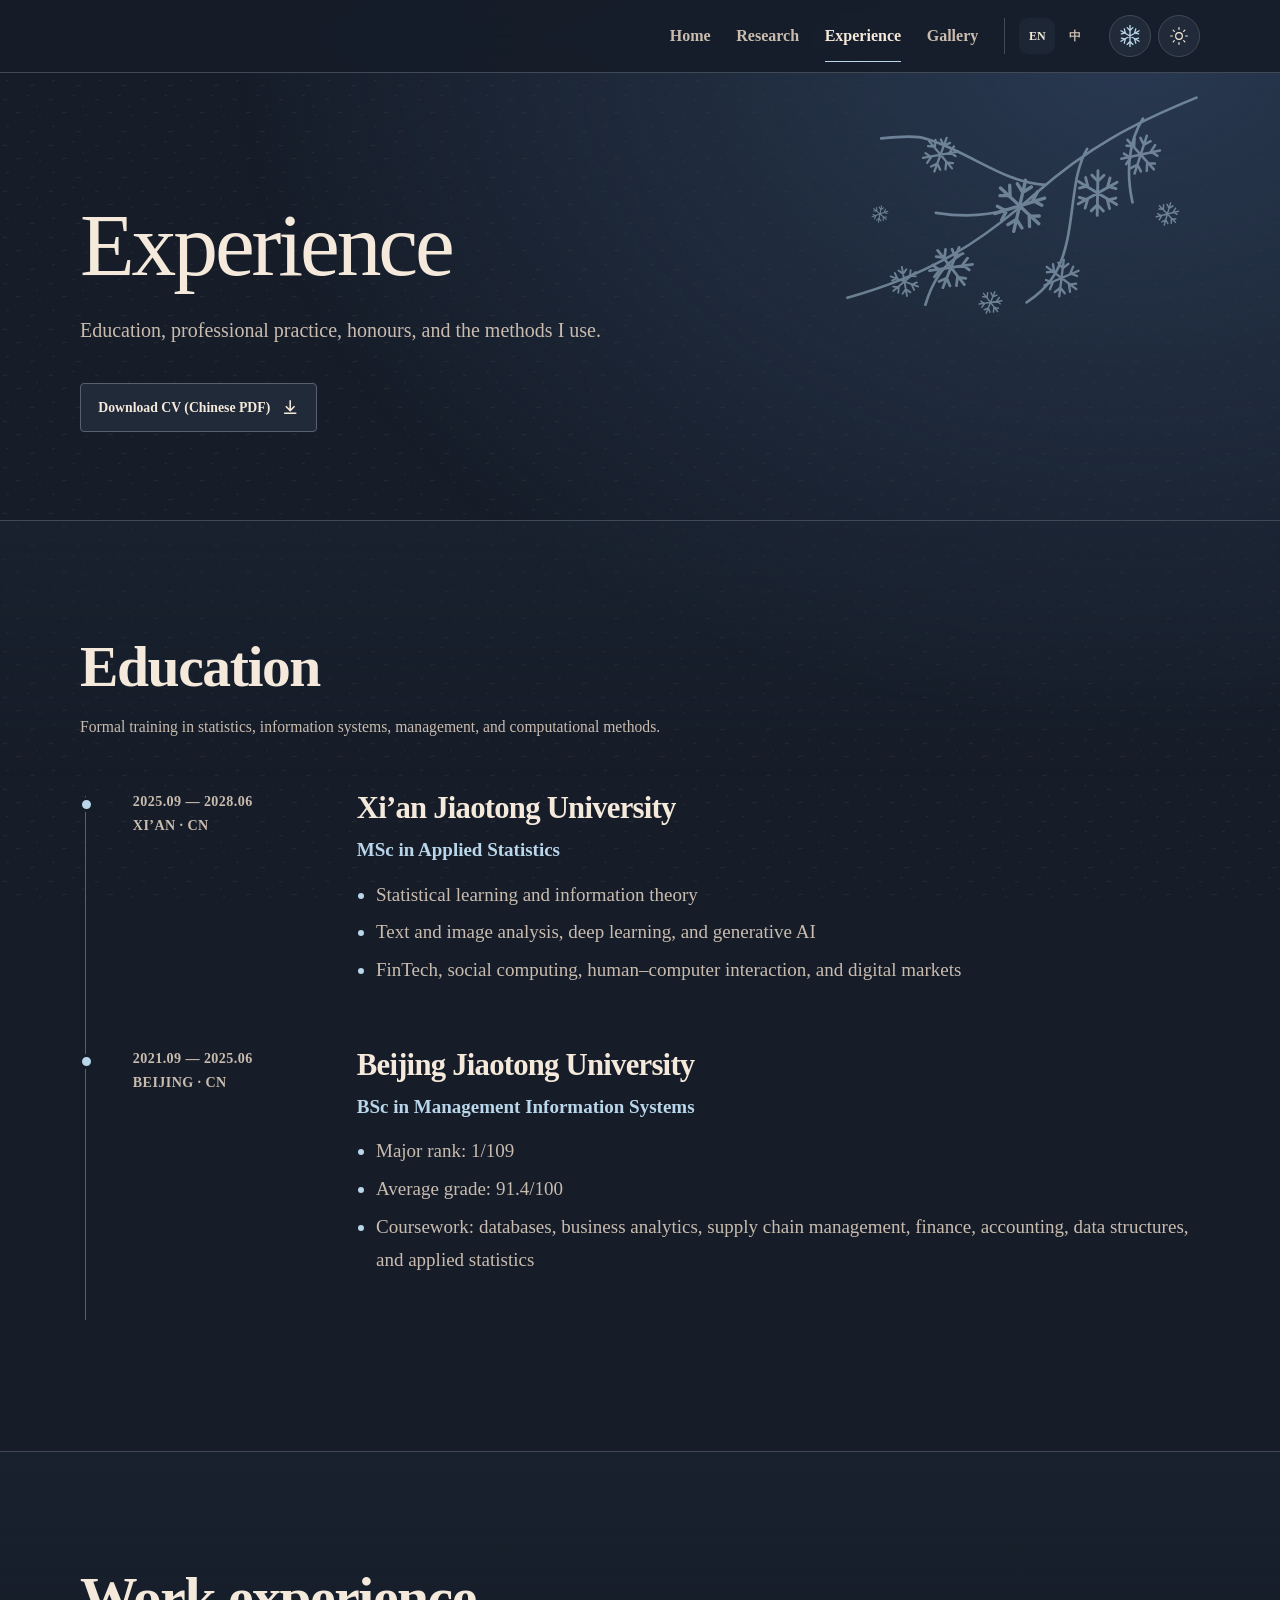
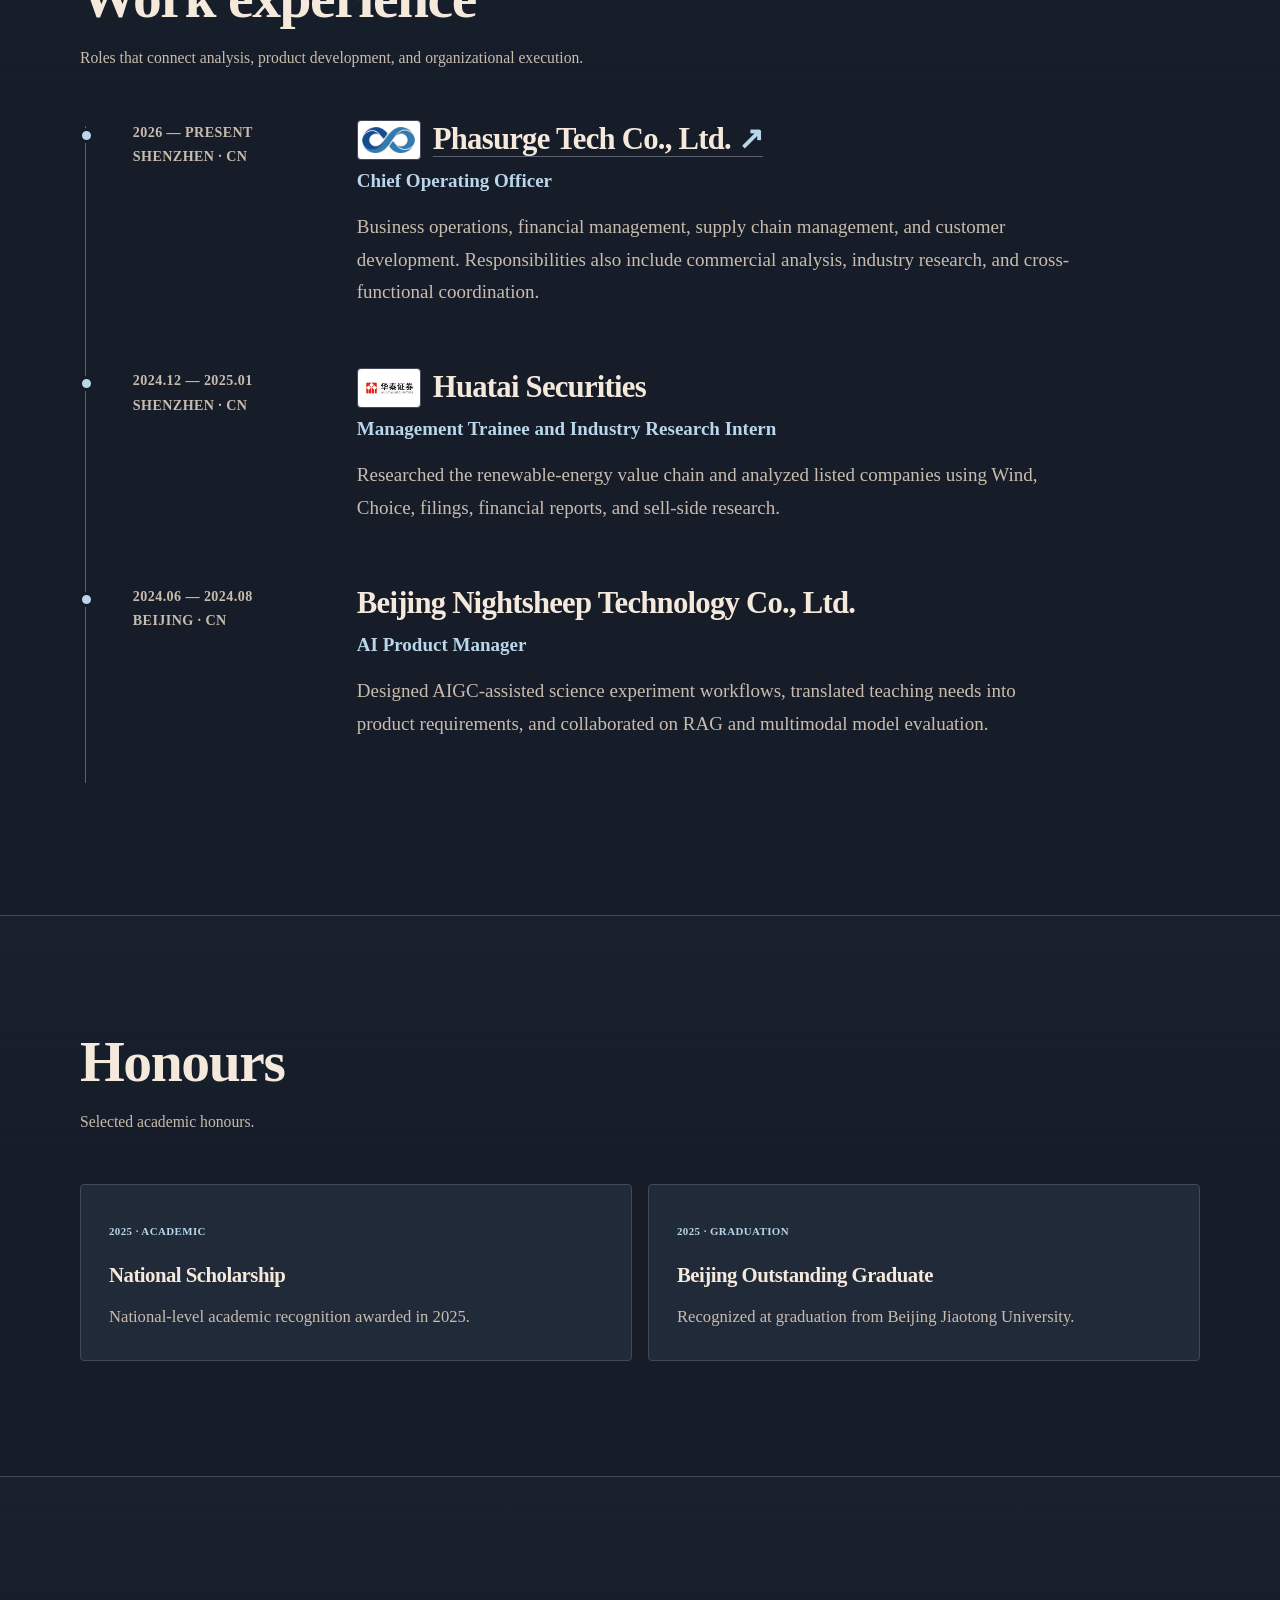
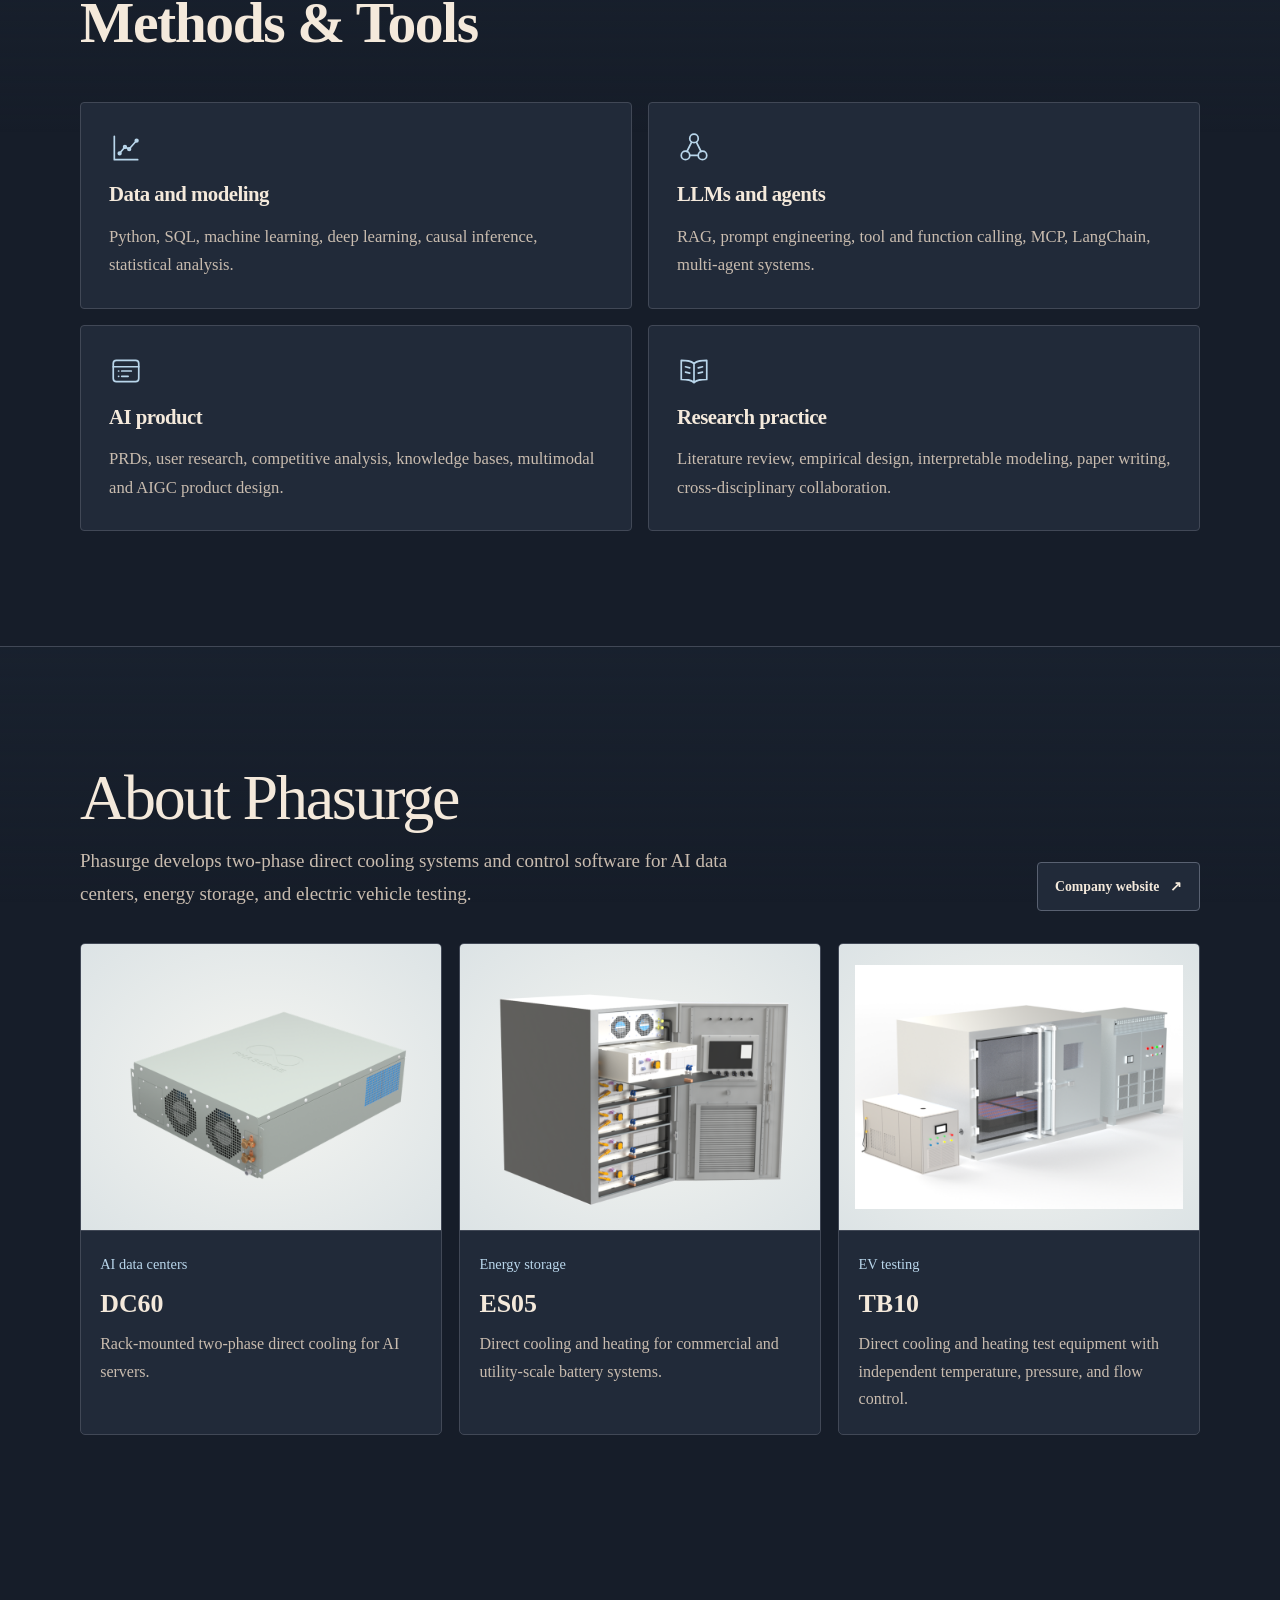
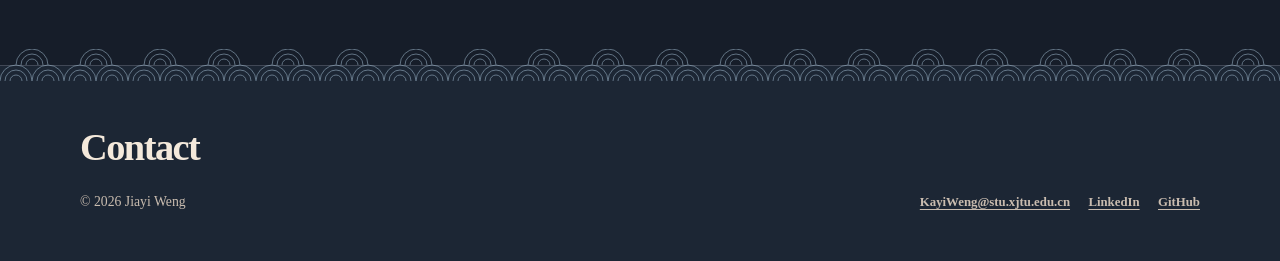
==== commit 58fec5e4: "Publish CV, gallery and research updates" ====
--- a/experience.html
+++ b/experience.html
@@ -18,8 +18,8 @@
         if (seasons.includes(season)) document.documentElement.dataset.season = season;
       } catch {}
     </script>
-    <link rel="stylesheet" href="assets/css/styles.css?v=5">
-    <script src="assets/js/main.js?v=5" defer></script>
+    <link rel="stylesheet" href="assets/css/styles.css?v=6">
+    <script src="assets/js/main.js?v=6" defer></script>
   </head>
   <body>
     <a class="skip-link" href="#main">Skip to content</a>
@@ -58,6 +58,12 @@
         <div class="reveal">
           <h1 data-i18n="experienceTitle">Experience</h1>
           <p class="intro-copy" data-i18n="experienceIntro">Education, professional practice, honours, and the methods I use.</p>
+          <div class="hero-actions">
+            <a class="button secondary" href="assets/Jiayi-Weng-CV-ZH.pdf" download="Jiayi-Weng-CV-ZH.pdf">
+              <span data-i18n="downloadCv">Download CV (Chinese PDF)</span>
+              <svg class="icon" viewBox="0 0 24 24" aria-hidden="true"><path d="M11 3h2v11l4-4 1.4 1.4L12 18l-6.4-6.6L7 10l4 4V3ZM4 19h16v2H4z"/></svg>
+            </a>
+          </div>
         </div>
       </section>
 
--- a/assets/css/styles.css
+++ b/assets/css/styles.css
@@ -32,29 +32,40 @@
 
 html[data-season="spring"] {
   --accent: light-dark(#665b4e, #ddd0b6);
-  --sakura: light-dark(#a4977f, #cbbda2);
   --horizon: light-dark(#eddfc6, #30384a);
-  --particle-light: #f8e6c4;
   --season-branch: var(--blossom-branch);
-  --particle-shape: url("data:image/svg+xml,%3Csvg%20xmlns%3D%22http%3A%2F%2Fwww.w3.org%2F2000%2Fsvg%22%20viewBox%3D%220%200%2024%2024%22%3E%3Cpath%20d%3D%22M12%204c-5-6-13%200-10%206%202%206%208%2011%2010%2013%202-2%208-7%2010-13%203-6-5-12-10-6Z%22%2F%3E%3C%2Fsvg%3E");
+  --sakura: light-dark(#94866f, #e1dbc8);
+  --branch-highlight: light-dark(#ba7b8b, #d794a7);
+  --particle-light: #fffdf8;
+  --particle-base: light-dark(#c8c1b0, #ebe3d4);
+  --particle-shape: url("data:image/svg+xml,%3Csvg%20xmlns%3D%22http%3A%2F%2Fwww.w3.org%2F2000%2Fsvg%22%20viewBox%3D%220%200%2024%2024%22%3E%3Cg%20transform%3D%22translate(12%2012)%22%3E%3Cg%20transform%3D%22rotate(0)%22%3E%3Cpath%20d%3D%22M0-8.2c-1.2-2-3.6-1.3-3.6%201.3%200%202.5%201.7%204.6%203.6%205.6%201.9-1%203.6-3.1%203.6-5.6%200-2.6-2.4-3.3-3.6-1.3Z%22%2F%3E%3C%2Fg%3E%3Cg%20transform%3D%22rotate(72)%22%3E%3Cpath%20d%3D%22M0-8.2c-1.2-2-3.6-1.3-3.6%201.3%200%202.5%201.7%204.6%203.6%205.6%201.9-1%203.6-3.1%203.6-5.6%200-2.6-2.4-3.3-3.6-1.3Z%22%2F%3E%3C%2Fg%3E%3Cg%20transform%3D%22rotate(144)%22%3E%3Cpath%20d%3D%22M0-8.2c-1.2-2-3.6-1.3-3.6%201.3%200%202.5%201.7%204.6%203.6%205.6%201.9-1%203.6-3.1%203.6-5.6%200-2.6-2.4-3.3-3.6-1.3Z%22%2F%3E%3C%2Fg%3E%3Cg%20transform%3D%22rotate(216)%22%3E%3Cpath%20d%3D%22M0-8.2c-1.2-2-3.6-1.3-3.6%201.3%200%202.5%201.7%204.6%203.6%205.6%201.9-1%203.6-3.1%203.6-5.6%200-2.6-2.4-3.3-3.6-1.3Z%22%2F%3E%3C%2Fg%3E%3Cg%20transform%3D%22rotate(288)%22%3E%3Cpath%20d%3D%22M0-8.2c-1.2-2-3.6-1.3-3.6%201.3%200%202.5%201.7%204.6%203.6%205.6%201.9-1%203.6-3.1%203.6-5.6%200-2.6-2.4-3.3-3.6-1.3Z%22%2F%3E%3C%2Fg%3E%3Ccircle%20r%3D%221.4%22%2F%3E%3C%2Fg%3E%3C%2Fsvg%3E");
+  --season-branch-highlight: url("data:image/svg+xml,%3Csvg%20xmlns%3D%22http%3A%2F%2Fwww.w3.org%2F2000%2Fsvg%22%20viewBox%3D%220%200%20330%20214%22%3E%3Cdefs%3E%3Cg%20id%3D%22flower%22%3E%3Cg%20transform%3D%22rotate(0)%22%3E%3Cpath%20d%3D%22M0-25C-4-31-10-28-10-21c0%207%205%2013%2010%2017%205-4%2010-10%2010-17%200-7-6-10-10-4Z%22%2F%3E%3C%2Fg%3E%3Cg%20transform%3D%22rotate(72)%22%3E%3Cpath%20d%3D%22M0-25C-4-31-10-28-10-21c0%207%205%2013%2010%2017%205-4%2010-10%2010-17%200-7-6-10-10-4Z%22%2F%3E%3C%2Fg%3E%3Cg%20transform%3D%22rotate(144)%22%3E%3Cpath%20d%3D%22M0-25C-4-31-10-28-10-21c0%207%205%2013%2010%2017%205-4%2010-10%2010-17%200-7-6-10-10-4Z%22%2F%3E%3C%2Fg%3E%3Cg%20transform%3D%22rotate(216)%22%3E%3Cpath%20d%3D%22M0-25C-4-31-10-28-10-21c0%207%205%2013%2010%2017%205-4%2010-10%2010-17%200-7-6-10-10-4Z%22%2F%3E%3C%2Fg%3E%3Cg%20transform%3D%22rotate(288)%22%3E%3Cpath%20d%3D%22M0-25C-4-31-10-28-10-21c0%207%205%2013%2010%2017%205-4%2010-10%2010-17%200-7-6-10-10-4Z%22%2F%3E%3C%2Fg%3E%3Ccircle%20r%3D%224%22%2F%3E%3C%2Fg%3E%3C%2Fdefs%3E%3Cuse%20href%3D%22%23flower%22%20transform%3D%22translate(119%2061)%20scale(.88)%22%2F%3E%3Cuse%20href%3D%22%23flower%22%20transform%3D%22translate(171%20175)%20scale(.63)%22%2F%3E%3C%2Fsvg%3E");
 }
 
 html[data-season="summer"] {
   --accent: light-dark(#3a6453, #a5c8a9);
-  --sakura: light-dark(#658b69, #a0b99a);
   --horizon: light-dark(#dce9d2, #253b3a);
-  --particle-light: #cbe0a5;
-  --season-branch: url("data:image/svg+xml,%3Csvg%20xmlns%3D%22http%3A%2F%2Fwww.w3.org%2F2000%2Fsvg%22%20viewBox%3D%220%200%20330%20214%22%3E%3Cpath%20d%3D%22M327%2010C273%2032%20233%2053%20188%2093s-89%2069-161%2089m254-154c-12%2019-15%2045-9%2072m-39-46c-12%2020-11%2049-17%2078s-18%2043-35%2054m16-101c-29-2-50-17-78-30S86%2042%2056%2045m67%20101c-14%208-23%2022-29%2042m71-82c-22%207-43%206-62%203%22%20fill%3D%22none%22%20stroke%3D%22black%22%20stroke-width%3D%222.3%22%20stroke-linecap%3D%22round%22%2F%3E%3Cg%20transform%3D%22translate(265%2051)%20rotate(24)%20scale(2.3)%20translate(-12%20-12)%22%3E%3Cpath%20d%3D%22M22%202C13%203%203%204%203%2015c0%202%201%204%202%205l-3%203%201%201%204-4C17%2024%2024%2013%2022%202ZM7%2018%2017%208l-8%2011Z%22%20fill-rule%3D%22evenodd%22%2F%3E%3C%2Fg%3E%3Cg%20transform%3D%22translate(227%2075)%20rotate(-62)%20scale(2.5)%20translate(-12%20-12)%22%3E%3Cpath%20d%3D%22M22%202C13%203%203%204%203%2015c0%202%201%204%202%205l-3%203%201%201%204-4C17%2024%2024%2013%2022%202ZM7%2018%2017%208l-8%2011Z%22%20fill-rule%3D%22evenodd%22%2F%3E%3C%2Fg%3E%3Cg%20transform%3D%22translate(198%20106)%20rotate(91)%20scale(2.6)%20translate(-12%20-12)%22%3E%3Cpath%20d%3D%22M22%202C13%203%203%204%203%2015c0%202%201%204%202%205l-3%203%201%201%204-4C17%2024%2024%2013%2022%202ZM7%2018%2017%208l-8%2011Z%22%20fill-rule%3D%22evenodd%22%2F%3E%3C%2Fg%3E%3Cg%20transform%3D%22translate(148%20131)%20rotate(-71)%20scale(2.2)%20translate(-12%20-12)%22%3E%3Cpath%20d%3D%22M22%202C13%203%203%204%203%2015c0%202%201%204%202%205l-3%203%201%201%204-4C17%2024%2024%2013%2022%202ZM7%2018%2017%208l-8%2011Z%22%20fill-rule%3D%22evenodd%22%2F%3E%3C%2Fg%3E%3Cg%20transform%3D%22translate(116%20153)%20rotate(89)%20scale(2.1)%20translate(-12%20-12)%22%3E%3Cpath%20d%3D%22M22%202C13%203%203%204%203%2015c0%202%201%204%202%205l-3%203%201%201%204-4C17%2024%2024%2013%2022%202ZM7%2018%2017%208l-8%2011Z%22%20fill-rule%3D%22evenodd%22%2F%3E%3C%2Fg%3E%3Cg%20transform%3D%22translate(89%20166)%20rotate(-88)%20scale(2)%20translate(-12%20-12)%22%3E%3Cpath%20d%3D%22M22%202C13%203%203%204%203%2015c0%202%201%204%202%205l-3%203%201%201%204-4C17%2024%2024%2013%2022%202ZM7%2018%2017%208l-8%2011Z%22%20fill-rule%3D%22evenodd%22%2F%3E%3C%2Fg%3E%3Cg%20transform%3D%22translate(82%2076)%20rotate(43)%20scale(1.85)%20translate(-12%20-12)%22%3E%3Cpath%20d%3D%22M22%202C13%203%203%204%203%2015c0%202%201%204%202%205l-3%203%201%201%204-4C17%2024%2024%2013%2022%202ZM7%2018%2017%208l-8%2011Z%22%20fill-rule%3D%22evenodd%22%2F%3E%3C%2Fg%3E%3Cg%20transform%3D%22translate(120%2082)%20rotate(-25)%20scale(1.65)%20translate(-12%20-12)%22%3E%3Cpath%20d%3D%22M22%202C13%203%203%204%203%2015c0%202%201%204%202%205l-3%203%201%201%204-4C17%2024%2024%2013%2022%202ZM7%2018%2017%208l-8%2011Z%22%20fill-rule%3D%22evenodd%22%2F%3E%3C%2Fg%3E%3Cg%20transform%3D%22translate(217%20159)%20rotate(18)%20scale(1.8)%20translate(-12%20-12)%22%3E%3Cpath%20d%3D%22M22%202C13%203%203%204%203%2015c0%202%201%204%202%205l-3%203%201%201%204-4C17%2024%2024%2013%2022%202ZM7%2018%2017%208l-8%2011Z%22%20fill-rule%3D%22evenodd%22%2F%3E%3C%2Fg%3E%3Cg%20transform%3D%22translate(288%2098)%20rotate(88)%20scale(1.7)%20translate(-12%20-12)%22%3E%3Cpath%20d%3D%22M22%202C13%203%203%204%203%2015c0%202%201%204%202%205l-3%203%201%201%204-4C17%2024%2024%2013%2022%202ZM7%2018%2017%208l-8%2011Z%22%20fill-rule%3D%22evenodd%22%2F%3E%3C%2Fg%3E%3C%2Fsvg%3E");
-  --particle-shape: url("data:image/svg+xml,%3Csvg%20xmlns%3D%22http%3A%2F%2Fwww.w3.org%2F2000%2Fsvg%22%20viewBox%3D%220%200%2024%2024%22%3E%3Cpath%20d%3D%22M22%202C13%203%203%204%203%2015c0%202%201%204%202%205l-3%203%201%201%204-4C17%2024%2024%2013%2022%202ZM7%2018%2017%208l-8%2011Z%22%20fill-rule%3D%22evenodd%22%2F%3E%3C%2Fsvg%3E");
+  --season-branch: url("data:image/svg+xml,%3Csvg%20xmlns%3D%22http%3A%2F%2Fwww.w3.org%2F2000%2Fsvg%22%20viewBox%3D%220%200%20330%20214%22%3E%3Cpath%20d%3D%22M327%2010C273%2032%20233%2053%20188%2093s-89%2069-161%2089m254-154c-12%2019-15%2045-9%2072m-39-46c-12%2020-11%2049-17%2078s-18%2043-35%2054m16-101c-29-2-50-17-78-30S86%2042%2056%2045m67%20101c-14%208-23%2022-29%2042m71-82c-22%207-43%206-62%203%22%20fill%3D%22none%22%20stroke%3D%22black%22%20stroke-width%3D%222.3%22%20stroke-linecap%3D%22round%22%2F%3E%3Cg%20transform%3D%22translate(265%2051)%20rotate(24)%20scale(2.3)%20translate(-12%20-12)%22%3E%3Cpath%20d%3D%22M12%2022h-1.4l.7-6.2C6.1%2016.9%202.4%2014.2%201%2010c2.5-4.9%206.5-7.8%2010.5-7.7l.5%203.1.8-3.1c4.3.2%207.9%203.1%2010.2%207.9-1.6%204.2-5.7%206.7-10.2%205.4Z%22%2F%3E%3C%2Fg%3E%3Cg%20transform%3D%22translate(227%2075)%20rotate(-62)%20scale(2.5)%20translate(-12%20-12)%22%3E%3Cpath%20d%3D%22M3%2023%202%2021l4.5-5C2.2%2010.3%2011.3%204.1%2023%201%2019.6%2012.6%2015.4%2020%208%2017.5Z%22%2F%3E%3C%2Fg%3E%3Cg%20transform%3D%22translate(198%20106)%20rotate(91)%20scale(2.6)%20translate(-12%20-12)%22%3E%3Cpath%20d%3D%22m12%2023-1.3-.3.6-5C5.2%2019.4%201.4%2015.7%202%208.9c2-3.8%206.3-6.7%2010-7.9%204.7%202.3%209%204.8%2010%209.1-.1%205.8-4%209.4-9.1%207.6Z%22%2F%3E%3C%2Fg%3E%3Cg%20transform%3D%22translate(148%20131)%20rotate(-71)%20scale(2.2)%20translate(-12%20-12)%22%3E%3Cpath%20d%3D%22M12%2022h-1.4l.7-6.2C6.1%2016.9%202.4%2014.2%201%2010c2.5-4.9%206.5-7.8%2010.5-7.7l.5%203.1.8-3.1c4.3.2%207.9%203.1%2010.2%207.9-1.6%204.2-5.7%206.7-10.2%205.4Z%22%2F%3E%3C%2Fg%3E%3Cg%20transform%3D%22translate(116%20153)%20rotate(89)%20scale(2.1)%20translate(-12%20-12)%22%3E%3Cpath%20d%3D%22M3%2023%202%2021l4.5-5C2.2%2010.3%2011.3%204.1%2023%201%2019.6%2012.6%2015.4%2020%208%2017.5Z%22%2F%3E%3C%2Fg%3E%3Cg%20transform%3D%22translate(89%20166)%20rotate(-88)%20scale(2)%20translate(-12%20-12)%22%3E%3Cpath%20d%3D%22m12%2023-1.3-.3.6-5C5.2%2019.4%201.4%2015.7%202%208.9c2-3.8%206.3-6.7%2010-7.9%204.7%202.3%209%204.8%2010%209.1-.1%205.8-4%209.4-9.1%207.6Z%22%2F%3E%3C%2Fg%3E%3Cg%20transform%3D%22translate(82%2076)%20rotate(43)%20scale(1.85)%20translate(-12%20-12)%22%3E%3Cpath%20d%3D%22M12%2022h-1.4l.7-6.2C6.1%2016.9%202.4%2014.2%201%2010c2.5-4.9%206.5-7.8%2010.5-7.7l.5%203.1.8-3.1c4.3.2%207.9%203.1%2010.2%207.9-1.6%204.2-5.7%206.7-10.2%205.4Z%22%2F%3E%3C%2Fg%3E%3Cg%20transform%3D%22translate(120%2082)%20rotate(-25)%20scale(1.65)%20translate(-12%20-12)%22%3E%3Cpath%20d%3D%22M3%2023%202%2021l4.5-5C2.2%2010.3%2011.3%204.1%2023%201%2019.6%2012.6%2015.4%2020%208%2017.5Z%22%2F%3E%3C%2Fg%3E%3Cg%20transform%3D%22translate(217%20159)%20rotate(18)%20scale(1.8)%20translate(-12%20-12)%22%3E%3Cpath%20d%3D%22m12%2023-1.3-.3.6-5C5.2%2019.4%201.4%2015.7%202%208.9c2-3.8%206.3-6.7%2010-7.9%204.7%202.3%209%204.8%2010%209.1-.1%205.8-4%209.4-9.1%207.6Z%22%2F%3E%3C%2Fg%3E%3Cg%20transform%3D%22translate(288%2098)%20rotate(88)%20scale(1.7)%20translate(-12%20-12)%22%3E%3Cpath%20d%3D%22M12%2022h-1.4l.7-6.2C6.1%2016.9%202.4%2014.2%201%2010c2.5-4.9%206.5-7.8%2010.5-7.7l.5%203.1.8-3.1c4.3.2%207.9%203.1%2010.2%207.9-1.6%204.2-5.7%206.7-10.2%205.4Z%22%2F%3E%3C%2Fg%3E%3C%2Fsvg%3E");
+  --sakura: light-dark(#638369, #9db392);
+  --branch-highlight: light-dark(#637837, #c3c781);
+  --particle-light: #d4e5a2;
+  --particle-base: #7eab83;
+  --particle-shape: url("data:image/svg+xml,%3Csvg%20xmlns%3D%22http%3A%2F%2Fwww.w3.org%2F2000%2Fsvg%22%20viewBox%3D%220%200%2024%2024%22%3E%3Cpath%20d%3D%22M12%2022h-1.4l.7-6.2C6.1%2016.9%202.4%2014.2%201%2010c2.5-4.9%206.5-7.8%2010.5-7.7l.5%203.1.8-3.1c4.3.2%207.9%203.1%2010.2%207.9-1.6%204.2-5.7%206.7-10.2%205.4Z%22%2F%3E%3C%2Fsvg%3E");
+  --summer-lance: url("data:image/svg+xml,%3Csvg%20xmlns%3D%22http%3A%2F%2Fwww.w3.org%2F2000%2Fsvg%22%20viewBox%3D%220%200%2024%2024%22%3E%3Cpath%20d%3D%22M3%2023%202%2021l4.5-5C2.2%2010.3%2011.3%204.1%2023%201%2019.6%2012.6%2015.4%2020%208%2017.5Z%22%2F%3E%3C%2Fsvg%3E");
+  --summer-broad: url("data:image/svg+xml,%3Csvg%20xmlns%3D%22http%3A%2F%2Fwww.w3.org%2F2000%2Fsvg%22%20viewBox%3D%220%200%2024%2024%22%3E%3Cpath%20d%3D%22m12%2023-1.3-.3.6-5C5.2%2019.4%201.4%2015.7%202%208.9c2-3.8%206.3-6.7%2010-7.9%204.7%202.3%209%204.8%2010%209.1-.1%205.8-4%209.4-9.1%207.6Z%22%2F%3E%3C%2Fsvg%3E");
+  --season-branch-highlight: url("data:image/svg+xml,%3Csvg%20xmlns%3D%22http%3A%2F%2Fwww.w3.org%2F2000%2Fsvg%22%20viewBox%3D%220%200%20330%20214%22%3E%3Cg%20transform%3D%22translate(265%2051)%20rotate(24)%20scale(2.3)%20translate(-12%20-12)%22%3E%3Cpath%20d%3D%22M12%2022h-1.4l.7-6.2C6.1%2016.9%202.4%2014.2%201%2010c2.5-4.9%206.5-7.8%2010.5-7.7l.5%203.1.8-3.1c4.3.2%207.9%203.1%2010.2%207.9-1.6%204.2-5.7%206.7-10.2%205.4Z%22%2F%3E%3C%2Fg%3E%3Cg%20transform%3D%22translate(148%20131)%20rotate(-71)%20scale(2.2)%20translate(-12%20-12)%22%3E%3Cpath%20d%3D%22M12%2022h-1.4l.7-6.2C6.1%2016.9%202.4%2014.2%201%2010c2.5-4.9%206.5-7.8%2010.5-7.7l.5%203.1.8-3.1c4.3.2%207.9%203.1%2010.2%207.9-1.6%204.2-5.7%206.7-10.2%205.4Z%22%2F%3E%3C%2Fg%3E%3Cg%20transform%3D%22translate(89%20166)%20rotate(-88)%20scale(2)%20translate(-12%20-12)%22%3E%3Cpath%20d%3D%22m12%2023-1.3-.3.6-5C5.2%2019.4%201.4%2015.7%202%208.9c2-3.8%206.3-6.7%2010-7.9%204.7%202.3%209%204.8%2010%209.1-.1%205.8-4%209.4-9.1%207.6Z%22%2F%3E%3C%2Fg%3E%3Cg%20transform%3D%22translate(120%2082)%20rotate(-25)%20scale(1.65)%20translate(-12%20-12)%22%3E%3Cpath%20d%3D%22M3%2023%202%2021l4.5-5C2.2%2010.3%2011.3%204.1%2023%201%2019.6%2012.6%2015.4%2020%208%2017.5Z%22%2F%3E%3C%2Fg%3E%3Cg%20transform%3D%22translate(288%2098)%20rotate(88)%20scale(1.7)%20translate(-12%20-12)%22%3E%3Cpath%20d%3D%22M12%2022h-1.4l.7-6.2C6.1%2016.9%202.4%2014.2%201%2010c2.5-4.9%206.5-7.8%2010.5-7.7l.5%203.1.8-3.1c4.3.2%207.9%203.1%2010.2%207.9-1.6%204.2-5.7%206.7-10.2%205.4Z%22%2F%3E%3C%2Fg%3E%3C%2Fsvg%3E");
 }
 
 html[data-season="autumn"] {
   --accent: light-dark(#813d28, #f0b388);
-  --sakura: light-dark(#a96343, #ca895d);
   --horizon: light-dark(#ecd4b9, #423128);
-  --particle-light: #ffe0a9;
   --season-branch: url("data:image/svg+xml,%3Csvg%20xmlns%3D%22http%3A%2F%2Fwww.w3.org%2F2000%2Fsvg%22%20viewBox%3D%220%200%20330%20214%22%3E%3Cpath%20d%3D%22M327%2010C273%2032%20233%2053%20188%2093s-89%2069-161%2089m254-154c-12%2019-15%2045-9%2072m-39-46c-12%2020-11%2049-17%2078s-18%2043-35%2054m16-101c-29-2-50-17-78-30S86%2042%2056%2045m67%20101c-14%208-23%2022-29%2042m71-82c-22%207-43%206-62%203%22%20fill%3D%22none%22%20stroke%3D%22black%22%20stroke-width%3D%222.3%22%20stroke-linecap%3D%22round%22%2F%3E%3Cg%20transform%3D%22translate(269%2057)%20rotate(33)%20scale(2.1)%20translate(-12%20-12)%22%3E%3Cpath%20d%3D%22m12%200%202.3%206.5%203-1.8-1%205.8%205-2.1-.7%203%203.4.5-2.6%202.1%201.2%201.3-8.6%202.1.8%203.2-2.1-.5v3.8h-1.4v-3.8l-2.2.5.8-3.2-8.6-2.1%201.2-1.3L0%2011.9l3.4-.5-.7-3%205%202.1-1-5.8%203%201.8Z%22%2F%3E%3C%2Fg%3E%3Cg%20transform%3D%22translate(224%2083)%20rotate(-15)%20scale(2.8)%20translate(-12%20-12)%22%3E%3Cpath%20d%3D%22m12%200%202.3%206.5%203-1.8-1%205.8%205-2.1-.7%203%203.4.5-2.6%202.1%201.2%201.3-8.6%202.1.8%203.2-2.1-.5v3.8h-1.4v-3.8l-2.2.5.8-3.2-8.6-2.1%201.2-1.3L0%2011.9l3.4-.5-.7-3%205%202.1-1-5.8%203%201.8Z%22%2F%3E%3C%2Fg%3E%3Cg%20transform%3D%22translate(179%20105)%20rotate(18)%20scale(2.6)%20translate(-12%20-12)%22%3E%3Cpath%20d%3D%22m12%200%202.3%206.5%203-1.8-1%205.8%205-2.1-.7%203%203.4.5-2.6%202.1%201.2%201.3-8.6%202.1.8%203.2-2.1-.5v3.8h-1.4v-3.8l-2.2.5.8-3.2-8.6-2.1%201.2-1.3L0%2011.9l3.4-.5-.7-3%205%202.1-1-5.8%203%201.8Z%22%2F%3E%3C%2Fg%3E%3Cg%20transform%3D%22translate(122%20146)%20rotate(26)%20scale(2.2)%20translate(-12%20-12)%22%3E%3Cpath%20d%3D%22m12%200%202.3%206.5%203-1.8-1%205.8%205-2.1-.7%203%203.4.5-2.6%202.1%201.2%201.3-8.6%202.1.8%203.2-2.1-.5v3.8h-1.4v-3.8l-2.2.5.8-3.2-8.6-2.1%201.2-1.3L0%2011.9l3.4-.5-.7-3%205%202.1-1-5.8%203%201.8Z%22%2F%3E%3C%2Fg%3E%3Cg%20transform%3D%22translate(75%20166)%20rotate(-22)%20scale(2.1)%20translate(-12%20-12)%22%3E%3Cpath%20d%3D%22m12%200%202.3%206.5%203-1.8-1%205.8%205-2.1-.7%203%203.4.5-2.6%202.1%201.2%201.3-8.6%202.1.8%203.2-2.1-.5v3.8h-1.4v-3.8l-2.2.5.8-3.2-8.6-2.1%201.2-1.3L0%2011.9l3.4-.5-.7-3%205%202.1-1-5.8%203%201.8Z%22%2F%3E%3C%2Fg%3E%3Cg%20transform%3D%22translate(101%2063)%20rotate(-34)%20scale(1.85)%20translate(-12%20-12)%22%3E%3Cpath%20d%3D%22m12%200%202.3%206.5%203-1.8-1%205.8%205-2.1-.7%203%203.4.5-2.6%202.1%201.2%201.3-8.6%202.1.8%203.2-2.1-.5v3.8h-1.4v-3.8l-2.2.5.8-3.2-8.6-2.1%201.2-1.3L0%2011.9l3.4-.5-.7-3%205%202.1-1-5.8%203%201.8Z%22%2F%3E%3C%2Fg%3E%3Cg%20transform%3D%22translate(222%20158)%20rotate(54)%20scale(1.8)%20translate(-12%20-12)%22%3E%3Cpath%20d%3D%22m12%200%202.3%206.5%203-1.8-1%205.8%205-2.1-.7%203%203.4.5-2.6%202.1%201.2%201.3-8.6%202.1.8%203.2-2.1-.5v3.8h-1.4v-3.8l-2.2.5.8-3.2-8.6-2.1%201.2-1.3L0%2011.9l3.4-.5-.7-3%205%202.1-1-5.8%203%201.8Z%22%2F%3E%3C%2Fg%3E%3Cg%20transform%3D%22translate(297%2089)%20rotate(35)%20scale(1.38)%20translate(-12%20-12)%22%3E%3Cpath%20d%3D%22m12%200%202.3%206.5%203-1.8-1%205.8%205-2.1-.7%203%203.4.5-2.6%202.1%201.2%201.3-8.6%202.1.8%203.2-2.1-.5v3.8h-1.4v-3.8l-2.2.5.8-3.2-8.6-2.1%201.2-1.3L0%2011.9l3.4-.5-.7-3%205%202.1-1-5.8%203%201.8Z%22%2F%3E%3C%2Fg%3E%3Cg%20transform%3D%22translate(153%20184)%20rotate(-11)%20scale(1.2)%20translate(-12%20-12)%22%3E%3Cpath%20d%3D%22m12%200%202.3%206.5%203-1.8-1%205.8%205-2.1-.7%203%203.4.5-2.6%202.1%201.2%201.3-8.6%202.1.8%203.2-2.1-.5v3.8h-1.4v-3.8l-2.2.5.8-3.2-8.6-2.1%201.2-1.3L0%2011.9l3.4-.5-.7-3%205%202.1-1-5.8%203%201.8Z%22%2F%3E%3C%2Fg%3E%3Cg%20transform%3D%22translate(58%20116)%20rotate(37)%20scale(0.94)%20translate(-12%20-12)%22%3E%3Cpath%20d%3D%22m12%200%202.3%206.5%203-1.8-1%205.8%205-2.1-.7%203%203.4.5-2.6%202.1%201.2%201.3-8.6%202.1.8%203.2-2.1-.5v3.8h-1.4v-3.8l-2.2.5.8-3.2-8.6-2.1%201.2-1.3L0%2011.9l3.4-.5-.7-3%205%202.1-1-5.8%203%201.8Z%22%2F%3E%3C%2Fg%3E%3C%2Fsvg%3E");
   --particle-shape: url("data:image/svg+xml,%3Csvg%20xmlns%3D%22http%3A%2F%2Fwww.w3.org%2F2000%2Fsvg%22%20viewBox%3D%220%200%2024%2024%22%3E%3Cpath%20d%3D%22m12%200%202.3%206.5%203-1.8-1%205.8%205-2.1-.7%203%203.4.5-2.6%202.1%201.2%201.3-8.6%202.1.8%203.2-2.1-.5v3.8h-1.4v-3.8l-2.2.5.8-3.2-8.6-2.1%201.2-1.3L0%2011.9l3.4-.5-.7-3%205%202.1-1-5.8%203%201.8Z%22%2F%3E%3C%2Fsvg%3E");
+  --sakura: light-dark(#a36d4b, #bd956c);
+  --branch-highlight: light-dark(#a64a3b, #d97f71);
+  --particle-light: #e3b17a;
+  --particle-base: #a06942;
+  --season-branch-highlight: url("data:image/svg+xml,%3Csvg%20xmlns%3D%22http%3A%2F%2Fwww.w3.org%2F2000%2Fsvg%22%20viewBox%3D%220%200%20330%20214%22%3E%3Cg%20transform%3D%22translate(224%2083)%20rotate(-15)%20scale(2.8)%20translate(-12%20-12)%22%3E%3Cpath%20d%3D%22m12%200%202.3%206.5%203-1.8-1%205.8%205-2.1-.7%203%203.4.5-2.6%202.1%201.2%201.3-8.6%202.1.8%203.2-2.1-.5v3.8h-1.4v-3.8l-2.2.5.8-3.2-8.6-2.1%201.2-1.3L0%2011.9l3.4-.5-.7-3%205%202.1-1-5.8%203%201.8Z%22%2F%3E%3C%2Fg%3E%3Cg%20transform%3D%22translate(122%20146)%20rotate(26)%20scale(2.2)%20translate(-12%20-12)%22%3E%3Cpath%20d%3D%22m12%200%202.3%206.5%203-1.8-1%205.8%205-2.1-.7%203%203.4.5-2.6%202.1%201.2%201.3-8.6%202.1.8%203.2-2.1-.5v3.8h-1.4v-3.8l-2.2.5.8-3.2-8.6-2.1%201.2-1.3L0%2011.9l3.4-.5-.7-3%205%202.1-1-5.8%203%201.8Z%22%2F%3E%3C%2Fg%3E%3Cg%20transform%3D%22translate(222%20158)%20rotate(54)%20scale(1.8)%20translate(-12%20-12)%22%3E%3Cpath%20d%3D%22m12%200%202.3%206.5%203-1.8-1%205.8%205-2.1-.7%203%203.4.5-2.6%202.1%201.2%201.3-8.6%202.1.8%203.2-2.1-.5v3.8h-1.4v-3.8l-2.2.5.8-3.2-8.6-2.1%201.2-1.3L0%2011.9l3.4-.5-.7-3%205%202.1-1-5.8%203%201.8Z%22%2F%3E%3C%2Fg%3E%3Cg%20transform%3D%22translate(153%20184)%20rotate(-11)%20scale(1.2)%20translate(-12%20-12)%22%3E%3Cpath%20d%3D%22m12%200%202.3%206.5%203-1.8-1%205.8%205-2.1-.7%203%203.4.5-2.6%202.1%201.2%201.3-8.6%202.1.8%203.2-2.1-.5v3.8h-1.4v-3.8l-2.2.5.8-3.2-8.6-2.1%201.2-1.3L0%2011.9l3.4-.5-.7-3%205%202.1-1-5.8%203%201.8Z%22%2F%3E%3C%2Fg%3E%3C%2Fsvg%3E");
 }
 
 html[data-season="winter"] {
@@ -574,9 +585,32 @@
   width: var(--petal-size);
   aspect-ratio: 1;
   mask: var(--particle-shape) center / contain no-repeat;
-  background: linear-gradient(145deg, var(--particle-light), var(--sakura) 72%);
+  background: linear-gradient(145deg, var(--particle-light), var(--particle-base, var(--sakura)) 78%);
   opacity: 0;
   animation: sakura-fall var(--petal-time) ease-out var(--petal-delay) both;
+}
+
+[data-season="spring"] .season-particle:nth-child(5n) {
+  --particle-light: #ffe7ec;
+  --particle-base: #ce9eac;
+}
+
+[data-season="autumn"] .season-particle:nth-child(5n + 2),
+[data-season="autumn"] .season-particle:nth-child(5n + 4) {
+  --particle-light: #e69c80;
+  --particle-base: #9e4136;
+}
+
+[data-season="summer"] .season-particle:nth-child(3n + 2) {
+  --particle-shape: var(--summer-lance);
+  --particle-light: #aacfa6;
+  --particle-base: #527d60;
+}
+
+[data-season="summer"] .season-particle:nth-child(3n) {
+  --particle-shape: var(--summer-broad);
+  --particle-light: #c0cc8b;
+  --particle-base: #747e43;
 }
 
 @keyframes sakura-fall {
@@ -688,12 +722,12 @@
 .jcr-badge {
   display: inline-block;
   margin-inline-start: 0.45rem;
-  padding: 0.12rem 0.55rem;
+  padding: 0.16rem 0.64rem;
   border: 1px solid var(--accent);
   border-radius: 3px;
   color: var(--accent);
-  background: color-mix(in srgb, var(--accent) 11%, var(--paper-strong));
-  font-size: 0.85rem;
+  background: color-mix(in srgb, var(--accent) 18%, var(--paper-strong));
+  font-size: 0.95rem;
   font-weight: 700;
   letter-spacing: 0.035em;
   line-height: 1.4;
@@ -701,13 +735,18 @@
   white-space: nowrap;
 }
 
-.jcr-badge[data-quartile="1"] {
+.jcr-badge[data-quartile="1"],
+.venue-badge[data-tier="top"] {
   color: var(--accent-on);
   background: var(--accent);
 }
 
 .jcr-badge:hover {
   text-decoration: underline;
+}
+
+.venue-badge {
+  white-space: normal;
 }
 
 .category-header .jcr-note {
@@ -790,11 +829,13 @@
   padding-block: clamp(5rem, 10vw, 8.5rem) clamp(3.5rem, 7vw, 5.5rem);
 }
 
+.hero::before,
 .hero::after,
+.page-intro::before,
 .page-intro::after {
   content: "";
   position: absolute;
-  z-index: -1;
+  z-index: -2;
   top: 0.8rem;
   right: 0;
   width: clamp(210px, 30vw, 400px);
@@ -805,6 +846,15 @@
   pointer-events: none;
 }
 
+.hero::before,
+.page-intro::before {
+  z-index: -1;
+  background: var(--branch-highlight, transparent);
+  mask-image: var(--season-branch-highlight, none);
+  opacity: 0.68;
+}
+
+.hero::before,
 .hero::after {
   right: 6%;
   top: 0;
@@ -826,6 +876,27 @@
   color: var(--ink-soft);
   font-size: clamp(1.05rem, 1.8vw, 1.25rem);
   line-height: 1.72;
+}
+
+.gallery-quote {
+  margin: 1.45rem 0 0;
+  padding: 0.45rem 0 0.45rem 1rem;
+  border-inline-start: 2px solid var(--accent);
+}
+
+.gallery-quote blockquote,
+.gallery-quote p {
+  margin: 0;
+}
+
+.gallery-quote blockquote {
+  font-size: clamp(1.1rem, 2vw, 1.35rem);
+}
+
+.gallery-quote figcaption {
+  margin-top: 0.35rem;
+  color: var(--ink-soft);
+  font-size: 0.9rem;
 }
 
 .category {
@@ -1369,7 +1440,9 @@
     padding-inline-end: 0;
   }
 
+  .hero::before,
   .hero::after,
+  .page-intro::before,
   .page-intro::after {
     width: 154px;
     top: 0;
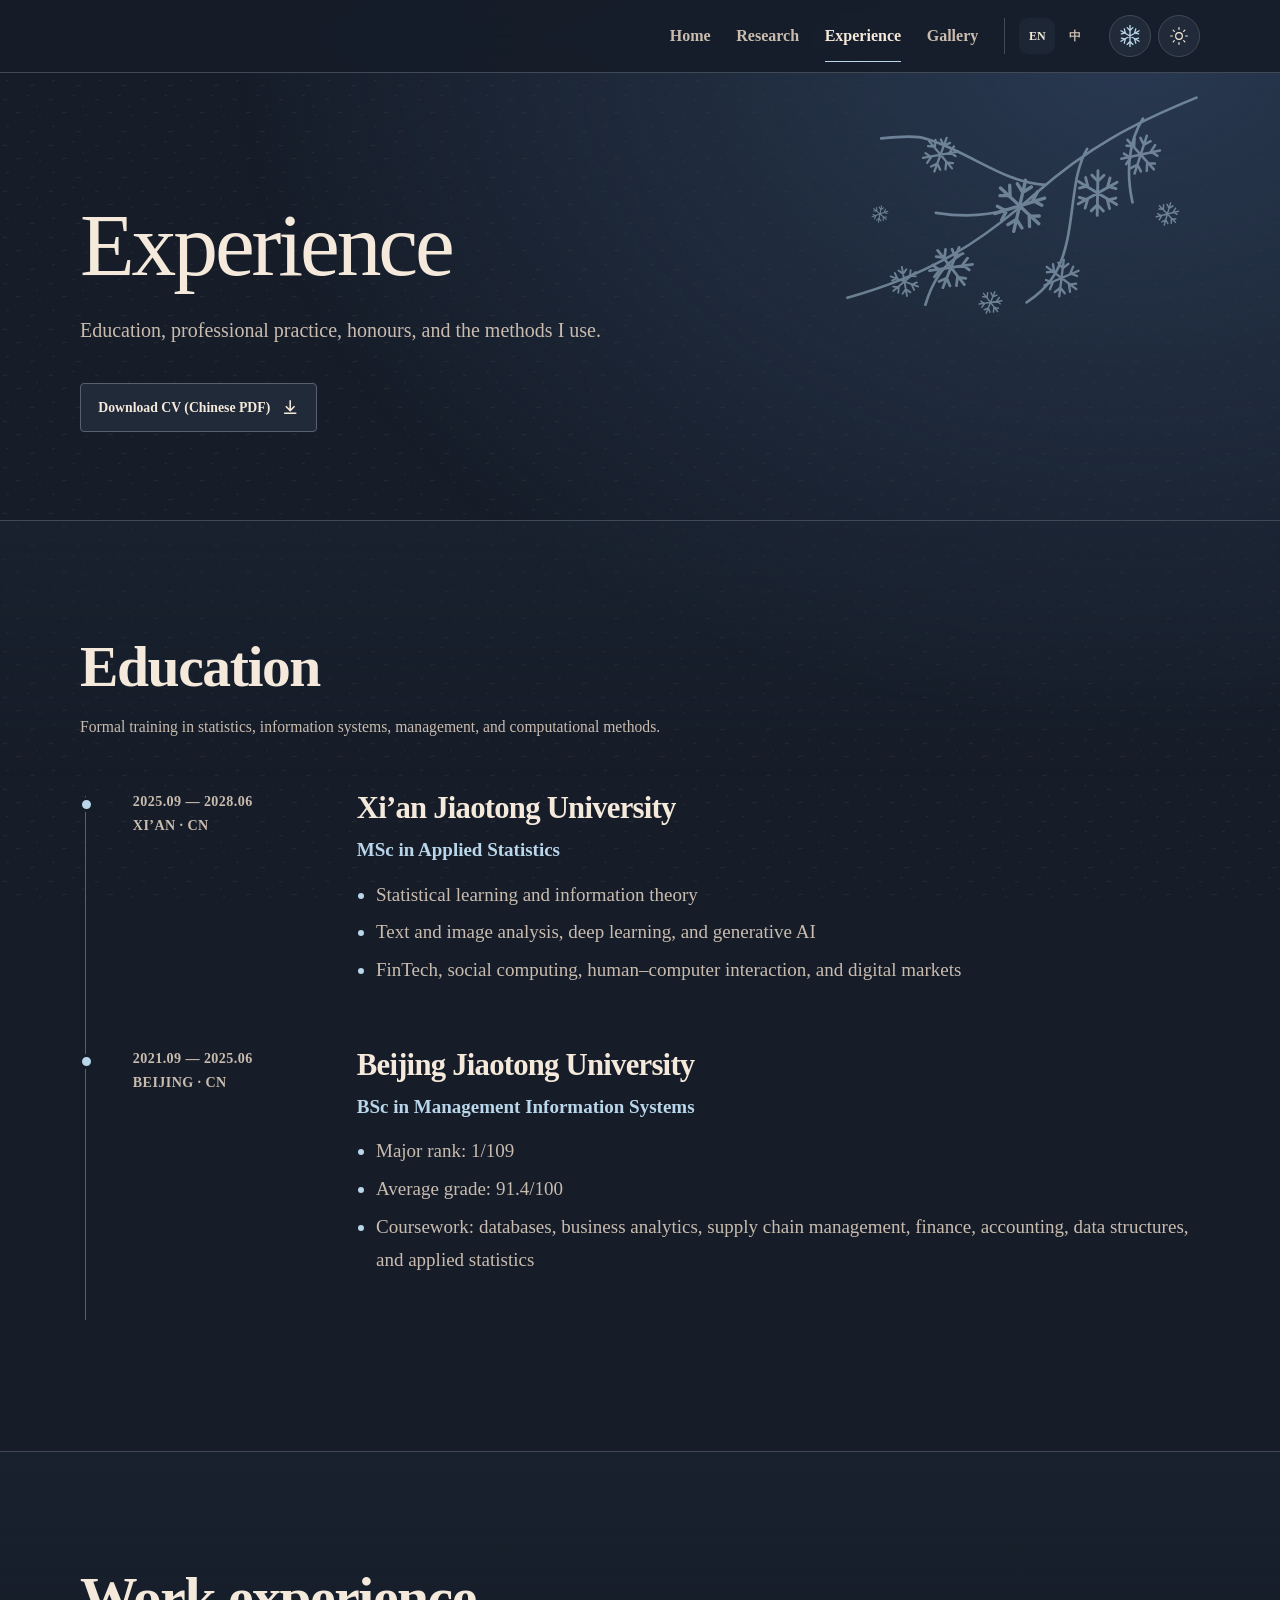
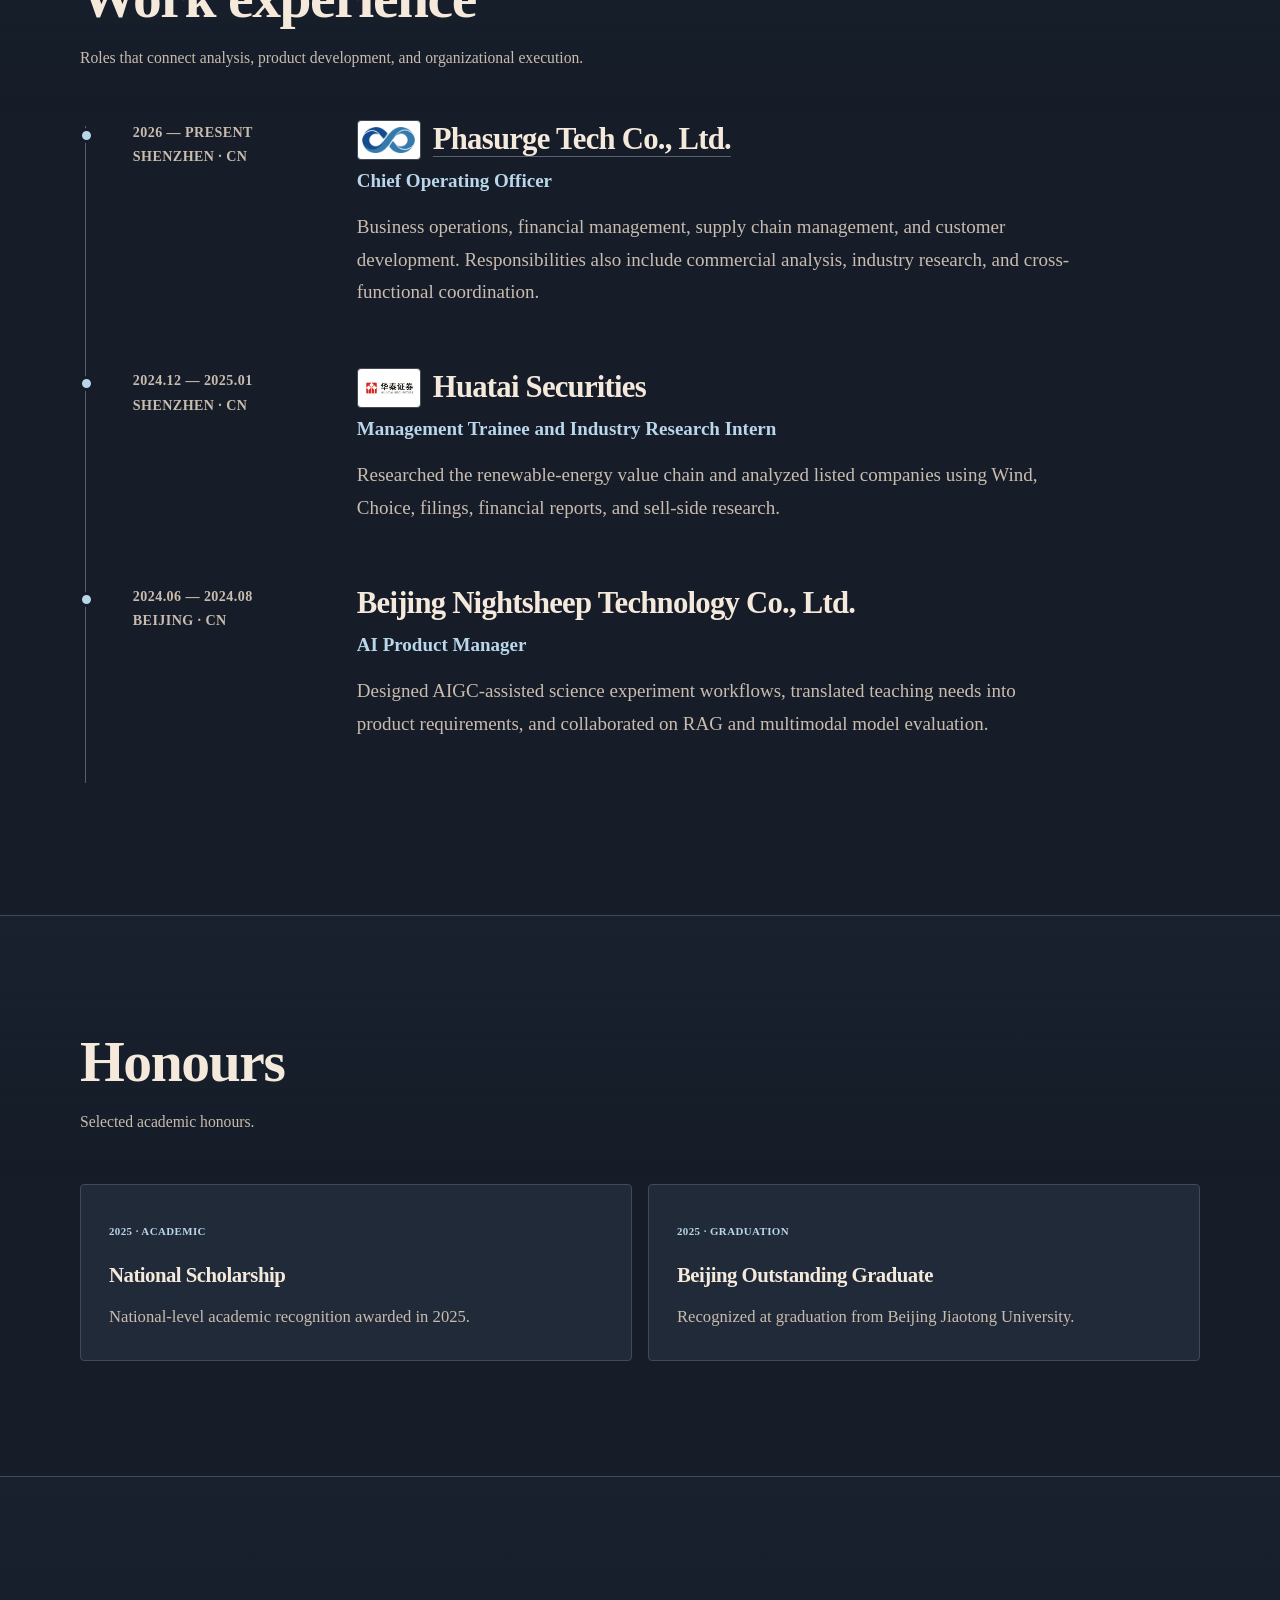
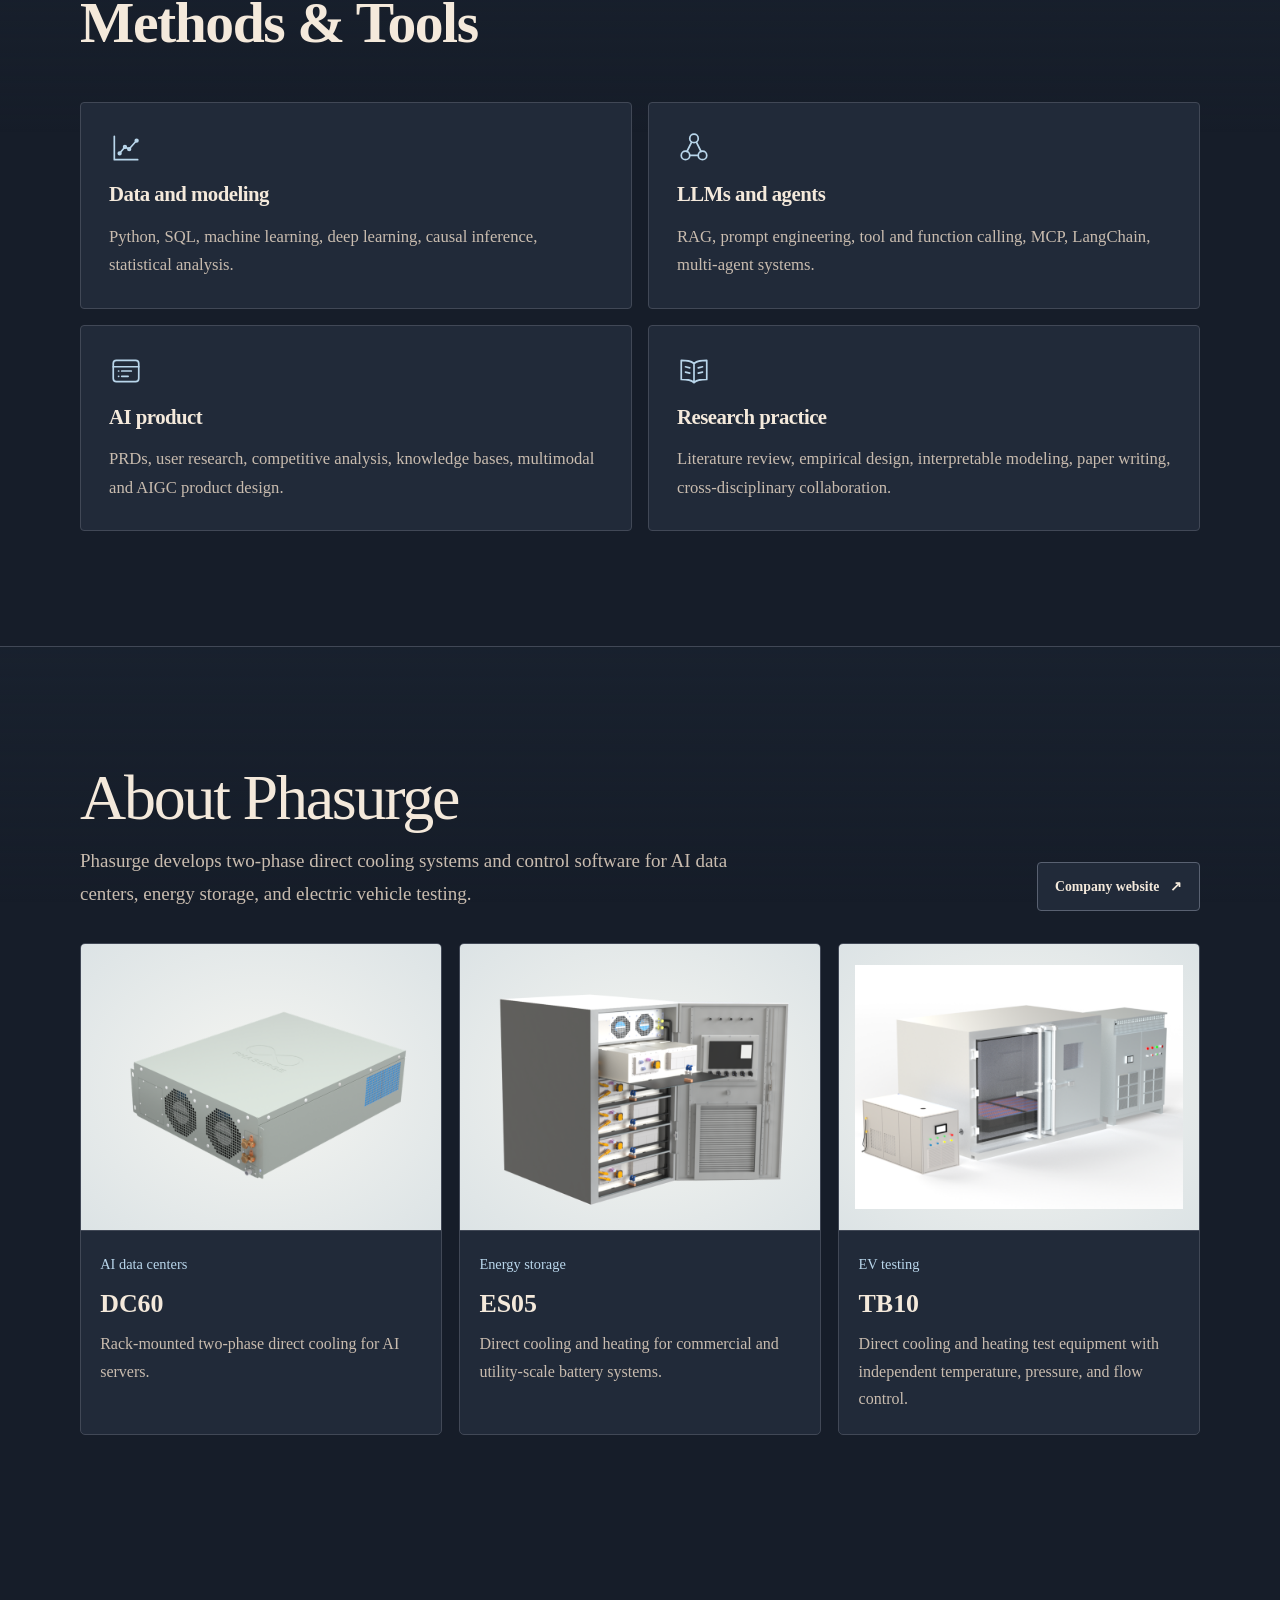
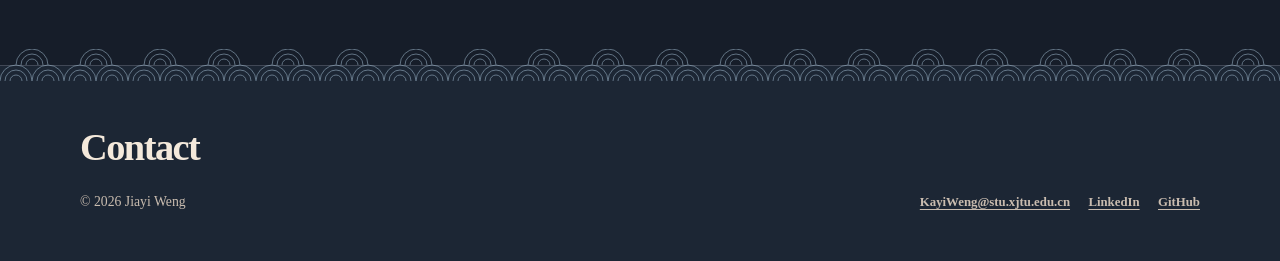
==== commit 4c9bc537: "Complete Chinese localization and simplify gallery copy" ====
--- a/experience.html
+++ b/experience.html
@@ -5,7 +5,7 @@
     <meta name="viewport" content="width=device-width, initial-scale=1">
     <meta name="description" content="Education, professional experience, honours, and capabilities of Jiayi Weng.">
     <meta name="theme-color" content="#161d29">
-    <title>Experience · Jiayi Weng</title>
+    <title data-i18n="experiencePageTitle">Experience · Jiayi Weng</title>
     <link rel="icon" href="favicon.svg" type="image/svg+xml">
     <script>
       const seasons = ["winter", "spring", "summer", "autumn"];
@@ -19,10 +19,10 @@
       } catch {}
     </script>
     <link rel="stylesheet" href="assets/css/styles.css?v=6">
-    <script src="assets/js/main.js?v=6" defer></script>
+    <script src="assets/js/main.js?v=7" defer></script>
   </head>
   <body>
-    <a class="skip-link" href="#main">Skip to content</a>
+    <a class="skip-link" href="#main" data-i18n="skipToContent">Skip to content</a>
     <header class="site-header">
       <div class="nav-shell">
         <button class="menu-toggle" type="button" data-menu-toggle aria-expanded="false" aria-controls="site-navigation" aria-label="Open navigation"><span></span><span></span></button>
@@ -74,9 +74,9 @@
           </header>
           <div class="timeline reveal">
             <article class="timeline-item">
-              <div class="timeline-time">2025.09 — 2028.06<br>XI’AN · CN</div>
-              <div class="timeline-body">
-                <h3>Xi’an Jiaotong University</h3>
+              <div class="timeline-time">2025.09 — 2028.06<br><span data-i18n="xianLocation">XI’AN · CN</span></div>
+              <div class="timeline-body">
+                <h3 data-i18n="xjtuName">Xi’an Jiaotong University</h3>
                 <p class="timeline-role" data-i18n="xjtuDegree">MSc in Applied Statistics</p>
                 <ul class="education-points">
                   <li data-i18n="xjtuMethods">Statistical learning and information theory</li>
@@ -86,9 +86,9 @@
               </div>
             </article>
             <article class="timeline-item">
-              <div class="timeline-time">2021.09 — 2025.06<br>BEIJING · CN</div>
-              <div class="timeline-body">
-                <h3>Beijing Jiaotong University</h3>
+              <div class="timeline-time">2021.09 — 2025.06<br><span data-i18n="beijingLocation">BEIJING · CN</span></div>
+              <div class="timeline-body">
+                <h3 data-i18n="bjtuName">Beijing Jiaotong University</h3>
                 <p class="timeline-role" data-i18n="bjtuDegree">BSc in Management Information Systems</p>
                 <ul class="education-points">
                   <li data-i18n="bjtuRank">Major rank: 1/109</li>
@@ -108,15 +108,15 @@
           </header>
           <div class="timeline reveal">
             <article class="timeline-item">
-              <div class="timeline-time">2026 — PRESENT<br>SHENZHEN · CN</div>
-              <div class="timeline-body">
-                <h3 class="employer"><span class="employer-logo"><img src="assets/phasurge-logo.png" width="260" height="127" alt=""></span><a class="company-link" href="https://www.phasurge.com/en/" data-href-zh="https://www.phasurge.com/zh-CN/" target="_blank" rel="noreferrer"><span data-i18n="phasurgeName">Phasurge Tech Co., Ltd.</span> <span aria-hidden="true">↗</span></a></h3>
+              <div class="timeline-time">2026 — <span data-i18n="present">PRESENT</span><br><span data-i18n="shenzhenLocation">SHENZHEN · CN</span></div>
+              <div class="timeline-body">
+                <h3 class="employer"><span class="employer-logo"><img src="assets/phasurge-logo.png" width="260" height="127" alt=""></span><a class="company-link" href="https://www.phasurge.com/en/" data-href-zh="https://www.phasurge.com/zh-CN/" target="_blank" rel="noreferrer" data-i18n="phasurgeName">Phasurge Tech Co., Ltd.</a></h3>
                 <p class="timeline-role" data-i18n="cooRole">Chief Operating Officer</p>
                 <p class="work-summary" data-i18n="cooBody">Business operations, financial management, supply chain management, and customer development. Responsibilities also include commercial analysis, industry research, and cross-functional coordination.</p>
               </div>
             </article>
             <article class="timeline-item">
-              <div class="timeline-time">2024.12 — 2025.01<br>SHENZHEN · CN</div>
+              <div class="timeline-time">2024.12 — 2025.01<br><span data-i18n="shenzhenLocation">SHENZHEN · CN</span></div>
               <div class="timeline-body">
                 <h3 class="employer"><span class="employer-logo huatai-logo"><img src="assets/huatai-logo.png" width="191" height="99" alt=""></span><span data-i18n="huataiName">Huatai Securities</span></h3>
                 <p class="timeline-role" data-i18n="huataiRole">Management Trainee and Industry Research Intern</p>
@@ -124,9 +124,9 @@
               </div>
             </article>
             <article class="timeline-item">
-              <div class="timeline-time">2024.06 — 2024.08<br>BEIJING · CN</div>
-              <div class="timeline-body">
-                <h3>Beijing Nightsheep Technology Co., Ltd.</h3>
+              <div class="timeline-time">2024.06 — 2024.08<br><span data-i18n="beijingLocation">BEIJING · CN</span></div>
+              <div class="timeline-body">
+                <h3 data-i18n="nightsheepName">Beijing Nightsheep Technology Co., Ltd.</h3>
                 <p class="timeline-role" data-i18n="pmRole">AI Product Manager</p>
                 <p data-i18n="pmBody">Designed AIGC-assisted science experiment workflows, translated teaching needs into product requirements, and collaborated on RAG and multimodal model evaluation.</p>
               </div>
@@ -141,8 +141,8 @@
             <div><h2 id="honours-title" data-i18n="honours">Honours</h2><p data-i18n="honoursDesc">Selected academic honours.</p></div>
           </header>
           <div class="award-grid reveal">
-            <article class="award"><span>2025 · ACADEMIC</span><h3 data-i18n="awardNational">National Scholarship</h3><p data-i18n="awardNationalBody">National-level academic recognition awarded in 2025.</p></article>
-            <article class="award"><span>2025 · GRADUATION</span><h3 data-i18n="awardGraduate">Beijing Outstanding Graduate</h3><p data-i18n="awardGraduateBody">Recognized at graduation from Beijing Jiaotong University.</p></article>
+            <article class="award"><span>2025 · <span data-i18n="academicAwardType">ACADEMIC</span></span><h3 data-i18n="awardNational">National Scholarship</h3><p data-i18n="awardNationalBody">National-level academic recognition awarded in 2025.</p></article>
+            <article class="award"><span>2025 · <span data-i18n="graduationAwardType">GRADUATION</span></span><h3 data-i18n="awardGraduate">Beijing Outstanding Graduate</h3><p data-i18n="awardGraduateBody">Recognized at graduation from Beijing Jiaotong University.</p></article>
           </div>
         </div>
       </section>
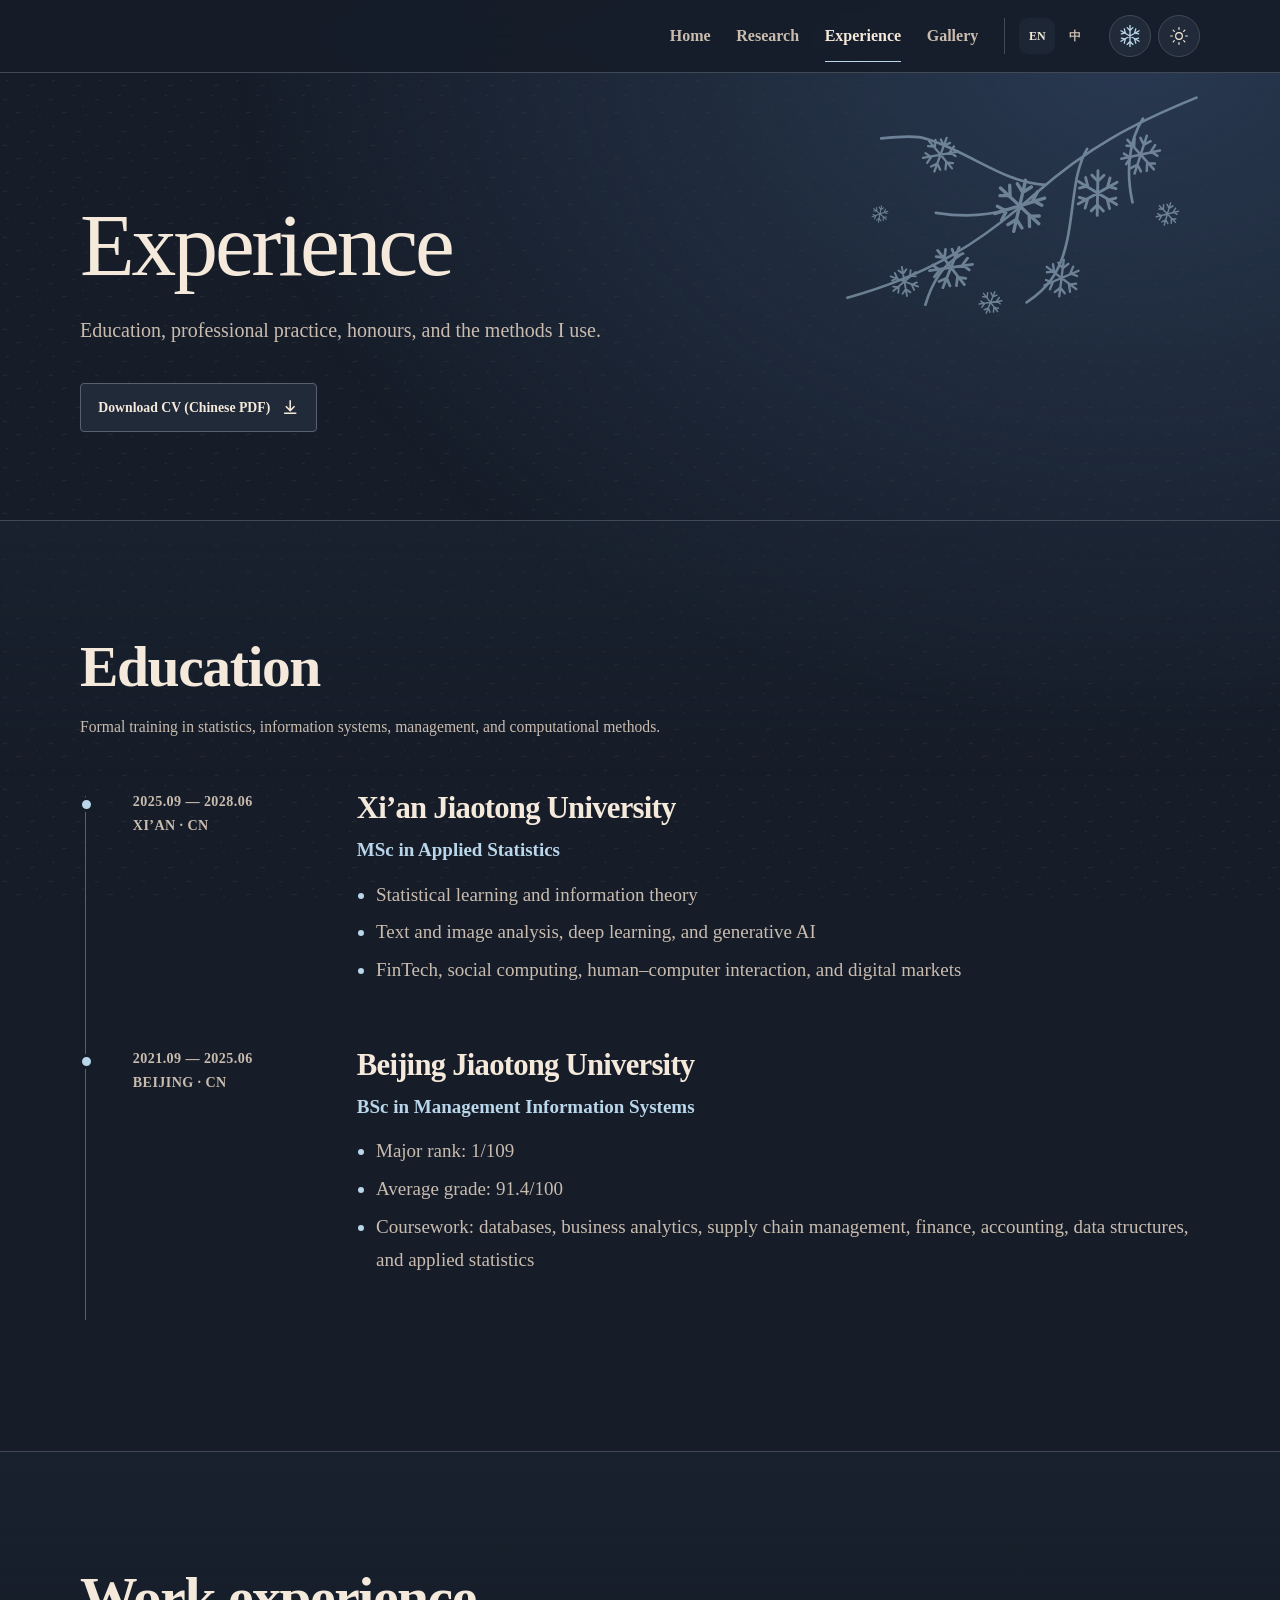
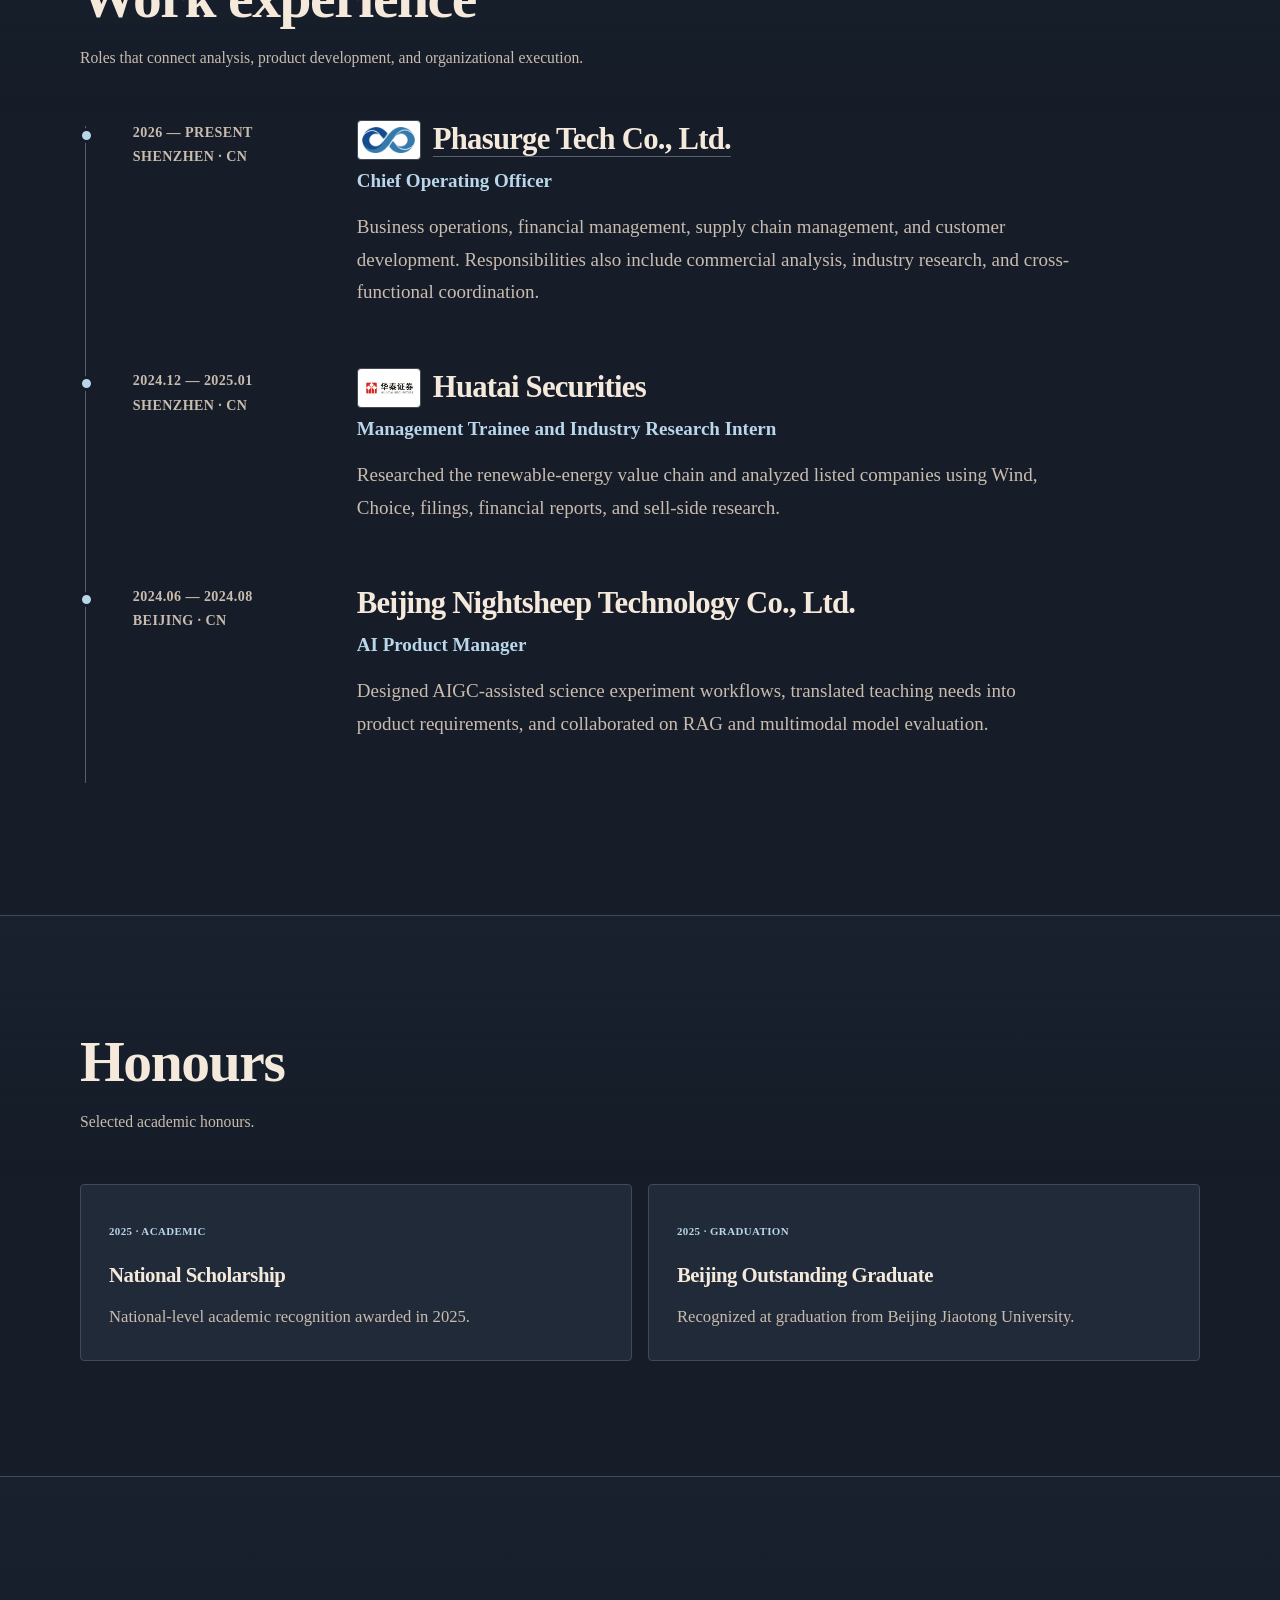
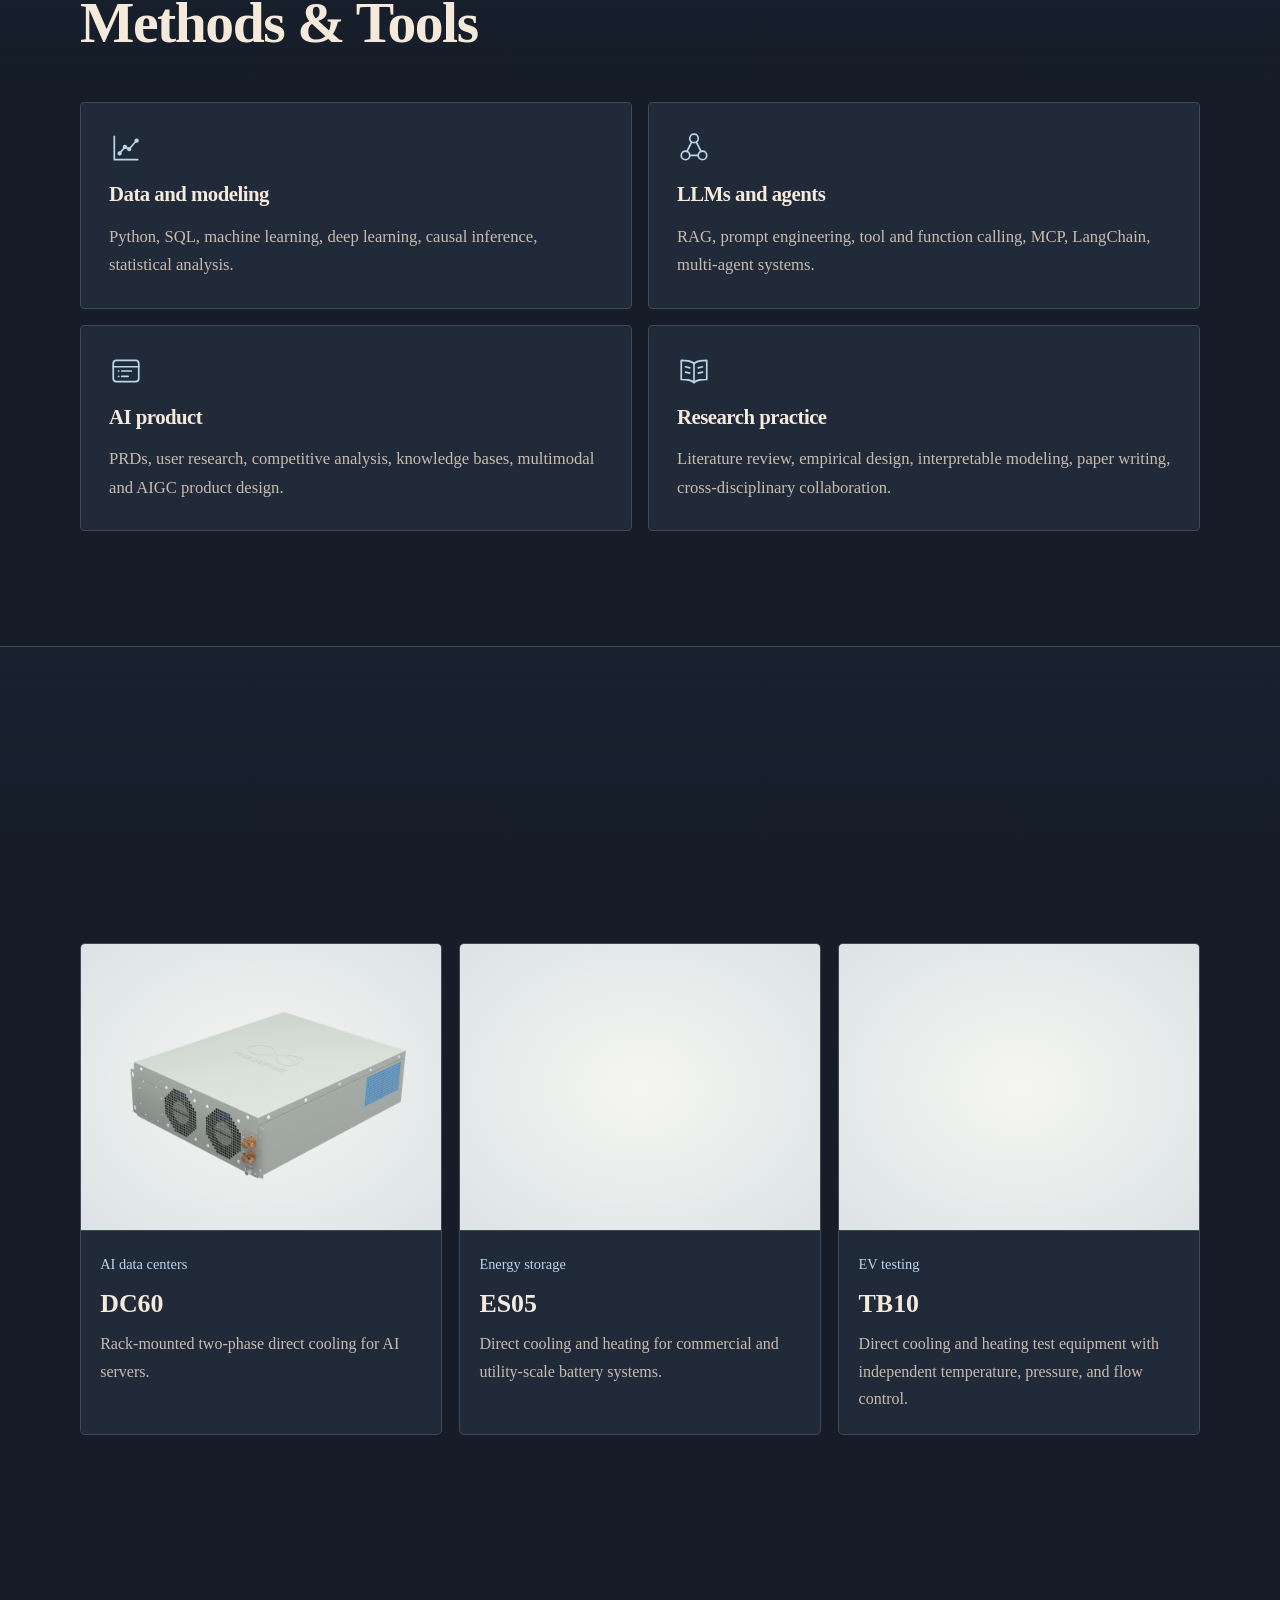
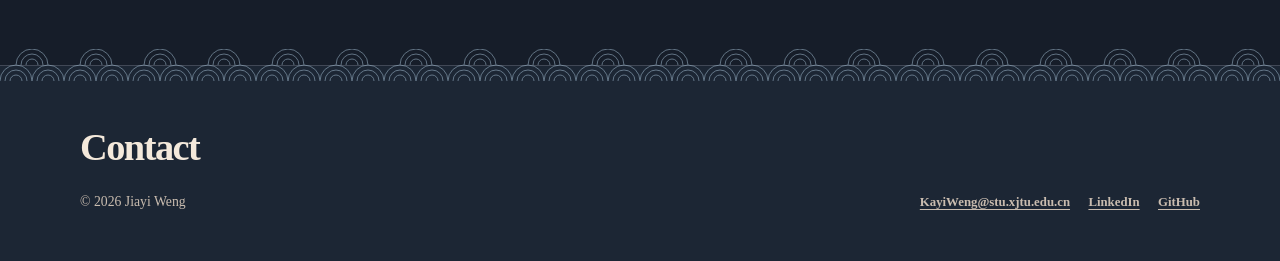
==== commit 6a1e57af: "Publish homepage, author, and gallery refinements" ====
--- a/experience.html
+++ b/experience.html
@@ -6,7 +6,7 @@
     <meta name="description" content="Education, professional experience, honours, and capabilities of Jiayi Weng.">
     <meta name="theme-color" content="#161d29">
     <title data-i18n="experiencePageTitle">Experience · Jiayi Weng</title>
-    <link rel="icon" href="favicon.svg" type="image/svg+xml">
+    <link rel="icon" href="favicon.svg?v=2" type="image/svg+xml">
     <script>
       const seasons = ["winter", "spring", "summer", "autumn"];
       const calendarSeason = () => seasons[Math.floor((new Date().getMonth() + 1) / 3) % 4];
@@ -18,8 +18,8 @@
         if (seasons.includes(season)) document.documentElement.dataset.season = season;
       } catch {}
     </script>
-    <link rel="stylesheet" href="assets/css/styles.css?v=6">
-    <script src="assets/js/main.js?v=7" defer></script>
+    <link rel="stylesheet" href="assets/css/styles.css?v=8">
+    <script src="assets/js/main.js?v=12" defer></script>
   </head>
   <body>
     <a class="skip-link" href="#main" data-i18n="skipToContent">Skip to content</a>
@@ -42,7 +42,6 @@
               <button type="button" data-season-choice="summer" data-i18n="seasonSummer" aria-pressed="false">Summer · Green leaves</button>
               <button type="button" data-season-choice="autumn" data-i18n="seasonAutumn" aria-pressed="false">Autumn · Maple</button>
               <button type="button" data-season-choice="winter" data-i18n="seasonWinter" aria-pressed="false">Winter · Snow</button>
-              <button type="button" class="season-replay" data-season-replay data-i18n="seasonReplay">Replay animation</button>
             </div>
           </details>
           <button class="site-control" type="button" data-theme-toggle aria-label="Dark mode" aria-pressed="true" title="Dark mode">
--- a/assets/css/styles.css
+++ b/assets/css/styles.css
@@ -77,15 +77,6 @@
   --particle-shape: url("data:image/svg+xml,%3Csvg%20xmlns%3D%22http%3A%2F%2Fwww.w3.org%2F2000%2Fsvg%22%20viewBox%3D%220%200%2024%2024%22%3E%3Cg%20fill%3D%22none%22%20stroke%3D%22black%22%20stroke-width%3D%221.4%22%20stroke-linecap%3D%22round%22%3E%3Cpath%20d%3D%22M12%201v22m-9.5-16.5%2019%2011m-19%200%2019-11M9%203.2l3%203%203-3M9%2020.8l3-3%203%203M3%209.7l4.1-1.1L6%204.5m15%209.8-4.1%201.1%201.1%204.1M3%2014.3l4.1%201.1L6%2019.5m15-9.8-4.1-1.1L18%204.5%22%2F%3E%3C%2Fg%3E%3C%2Fsvg%3E");
 }
 
-:lang(zh) {
-  --display: var(--song);
-  font-family: var(--song);
-}
-
-:lang(en) {
-  font-family: var(--serif);
-}
-
 * {
   box-sizing: border-box;
 }
@@ -98,6 +89,7 @@
   margin: 0;
   color: var(--ink);
   background: var(--paper);
+  font-family: var(--serif);
   font-size: 19px;
   line-height: 1.72;
   -webkit-font-smoothing: antialiased;
@@ -264,15 +256,6 @@
   background: var(--paper-warm);
 }
 
-.season-options .season-replay {
-  margin-top: 0.25rem;
-  border-top: 1px solid var(--line);
-}
-
-.season-options button[hidden] {
-  display: none;
-}
-
 [data-theme-toggle] .icon-sun,
 [data-theme-toggle][aria-pressed="true"] .icon-moon {
   display: none;
@@ -414,7 +397,6 @@
 }
 
 .hero h1 {
-  max-width: 11ch;
   margin: 0;
   color: var(--ink);
   font-size: clamp(4rem, 8.5vw, 7.3rem);
@@ -423,15 +405,32 @@
   line-height: 0.96;
 }
 
-.hero h1 .cn-name {
+.hero h1 > [lang="en"] {
   display: block;
+  max-width: 11ch;
+}
+
+.hero-name-details {
+  display: flex;
+  flex-wrap: wrap;
+  align-items: baseline;
+  gap: 0.35rem 0.75rem;
   margin-top: 1.1rem;
   color: var(--accent);
-  font-family: var(--song);
-  font-size: 0.24em;
+  font-size: clamp(1rem, 2.05vw, 1.75rem);
   font-weight: 580;
+  line-height: 1.2;
+}
+
+.hero-name-details [lang="zh-CN"] {
   letter-spacing: 0.34em;
-  line-height: 1.2;
+}
+
+.hero-location {
+  color: var(--ink-soft);
+  font-size: 0.7em;
+  font-weight: 400;
+  letter-spacing: 0;
 }
 
 .hero-alias {
@@ -439,6 +438,11 @@
   color: var(--ink-soft);
   font-size: clamp(1.1rem, 2vw, 1.48rem);
   letter-spacing: 0.04em;
+}
+
+.hero-alias summary {
+  width: fit-content;
+  cursor: pointer;
 }
 
 .hero-lead {
@@ -580,14 +584,14 @@
 
 .season-particle {
   position: absolute;
-  top: var(--petal-top);
+  top: 0;
   left: var(--petal-left);
   width: var(--petal-size);
   aspect-ratio: 1;
   mask: var(--particle-shape) center / contain no-repeat;
   background: linear-gradient(145deg, var(--particle-light), var(--particle-base, var(--sakura)) 78%);
   opacity: 0;
-  animation: sakura-fall var(--petal-time) ease-out var(--petal-delay) both;
+  animation: sakura-fall var(--petal-time) linear var(--petal-delay) infinite;
 }
 
 [data-season="spring"] .season-particle:nth-child(5n) {
@@ -615,9 +619,9 @@
 
 @keyframes sakura-fall {
   0% { opacity: 0; transform: translate(0, -1rem) rotate(-30deg); }
-  12% { opacity: 0.9; }
-  45% { transform: translate(calc(var(--petal-drift) * 0.42), 15vh) rotate(105deg) scaleX(0.65); }
-  73% { opacity: 0.66; }
+  12% { opacity: 0.65; }
+  45% { transform: translate(calc(var(--petal-drift) * 0.42), calc(var(--petal-drop) * 0.45)) rotate(105deg) scaleX(0.65); }
+  73% { opacity: 0.45; }
   100% { opacity: 0; transform: translate(var(--petal-drift), var(--petal-drop)) rotate(325deg); }
 }
 
@@ -712,6 +716,10 @@
   margin: 0.55rem 0 0;
   color: var(--ink-soft);
   font-size: 0.89rem;
+}
+
+.paper-authors strong {
+  color: var(--ink);
 }
 
 .paper-venue {
@@ -1262,17 +1270,24 @@
 .gallery-preview {
   position: fixed;
   inset: 0;
-  z-index: 55;
-  display: grid;
+  width: 100%;
+  height: 100%;
+  max-width: none;
+  max-height: none;
+  margin: 0;
+  border: 0;
   place-items: center;
   padding: 1rem;
   background: rgb(15 18 25 / 0.86);
-  pointer-events: none;
+}
+
+.gallery-preview[open] {
+  display: grid;
   animation: photo-preview 200ms ease both;
 }
 
-.gallery-preview[hidden] {
-  display: none;
+.gallery-preview::backdrop {
+  background: transparent;
 }
 
 .gallery-preview img {
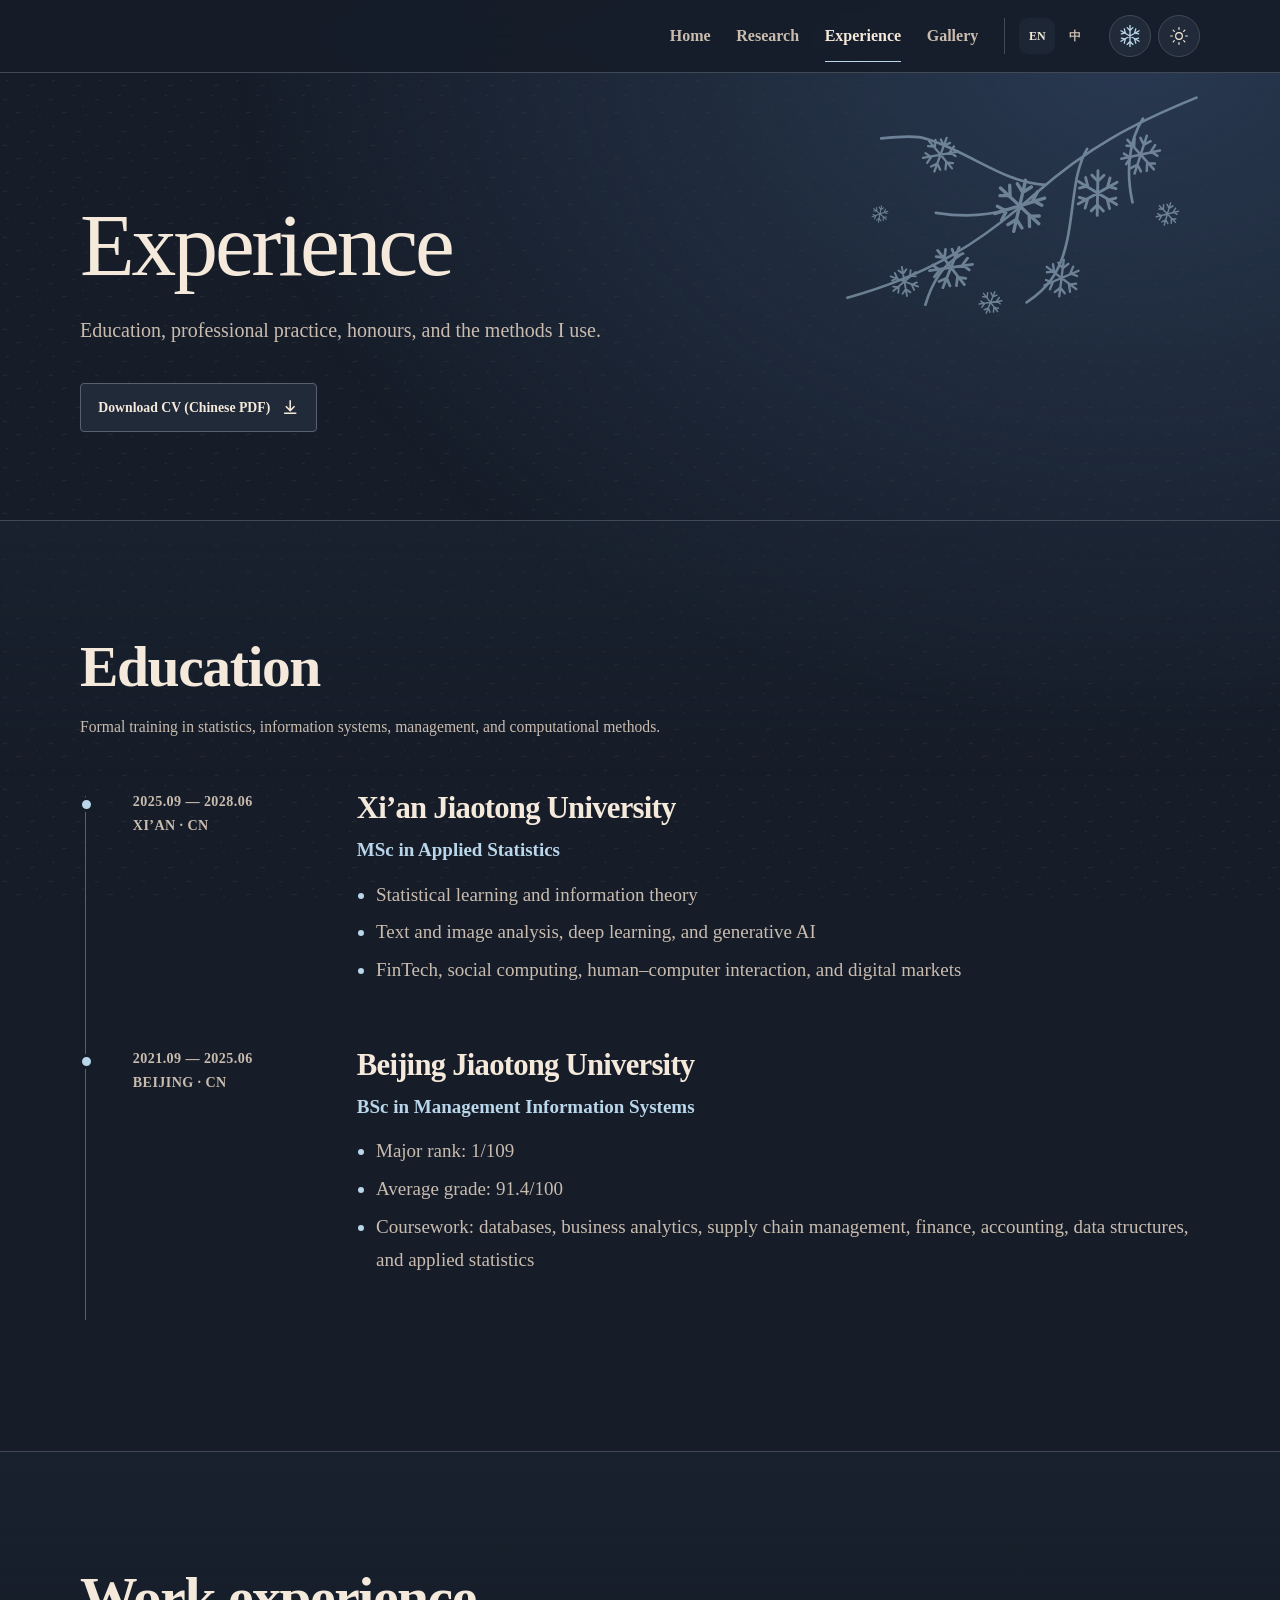
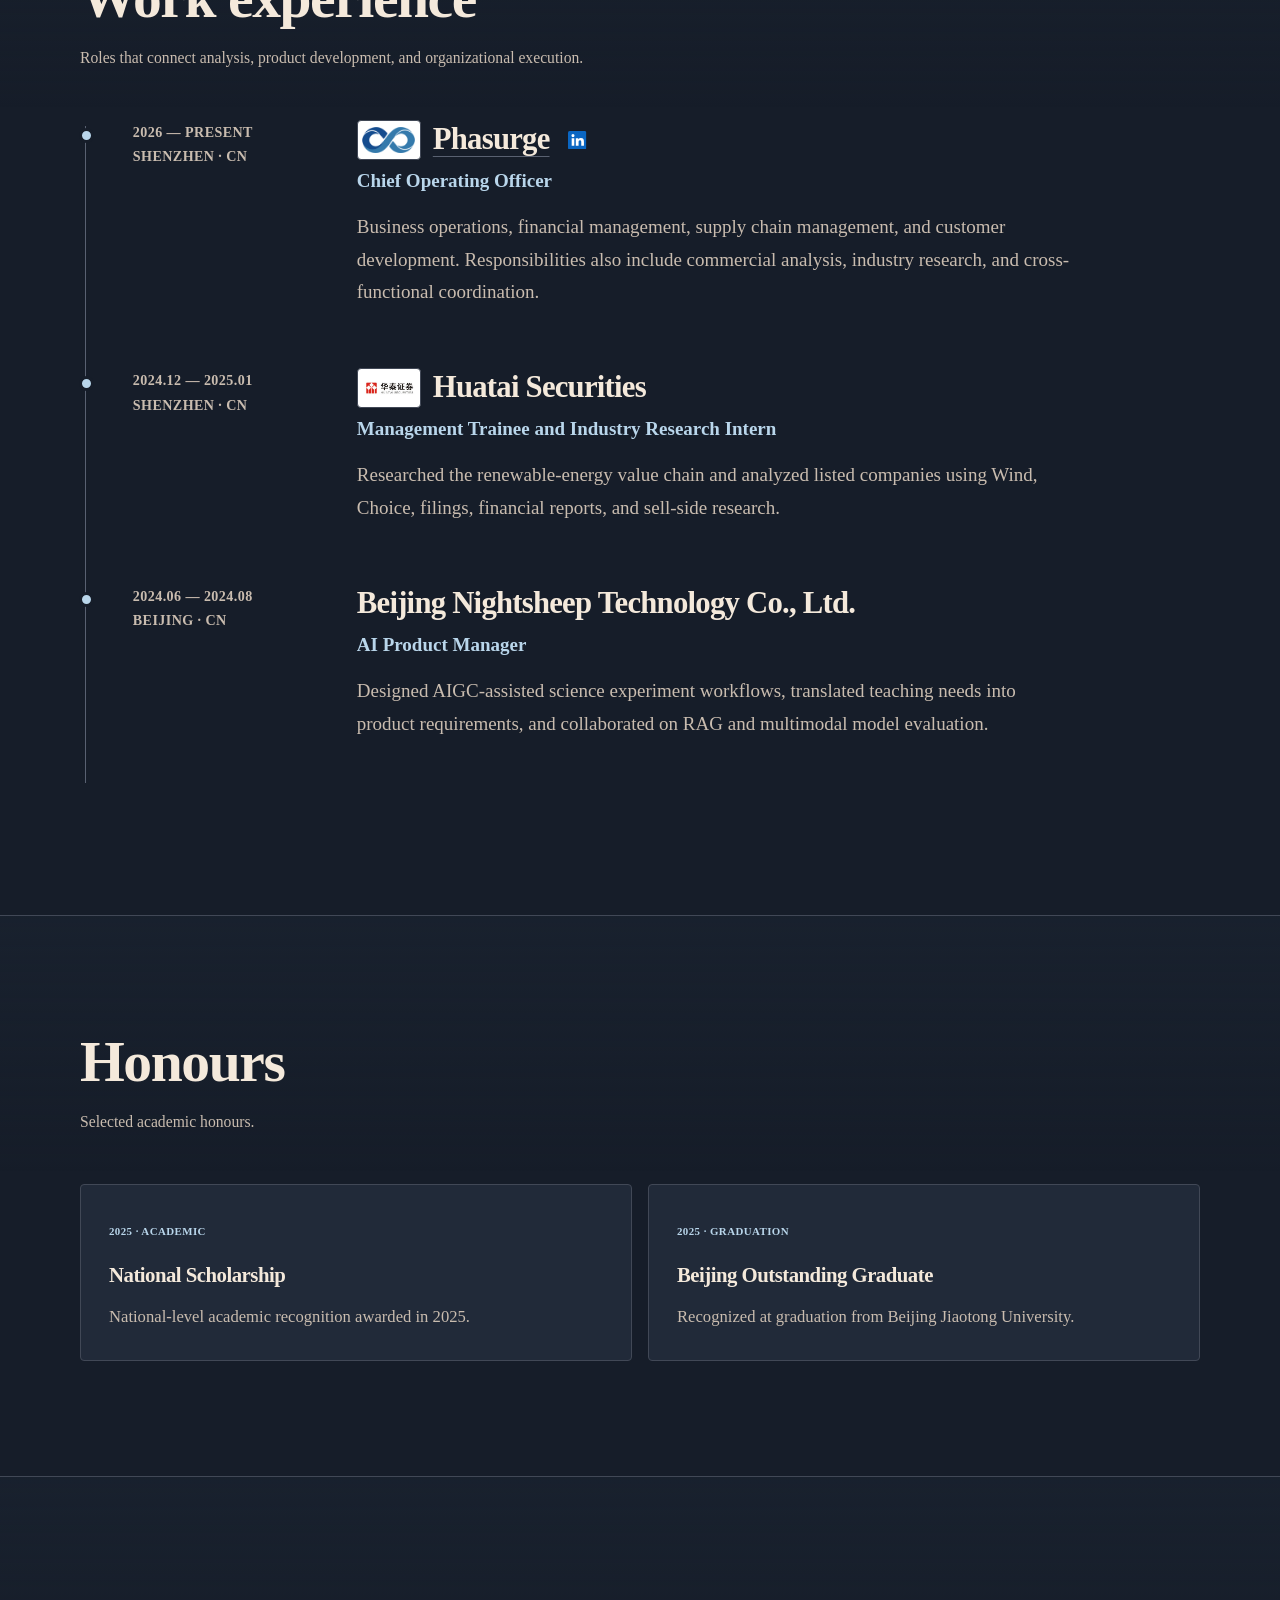
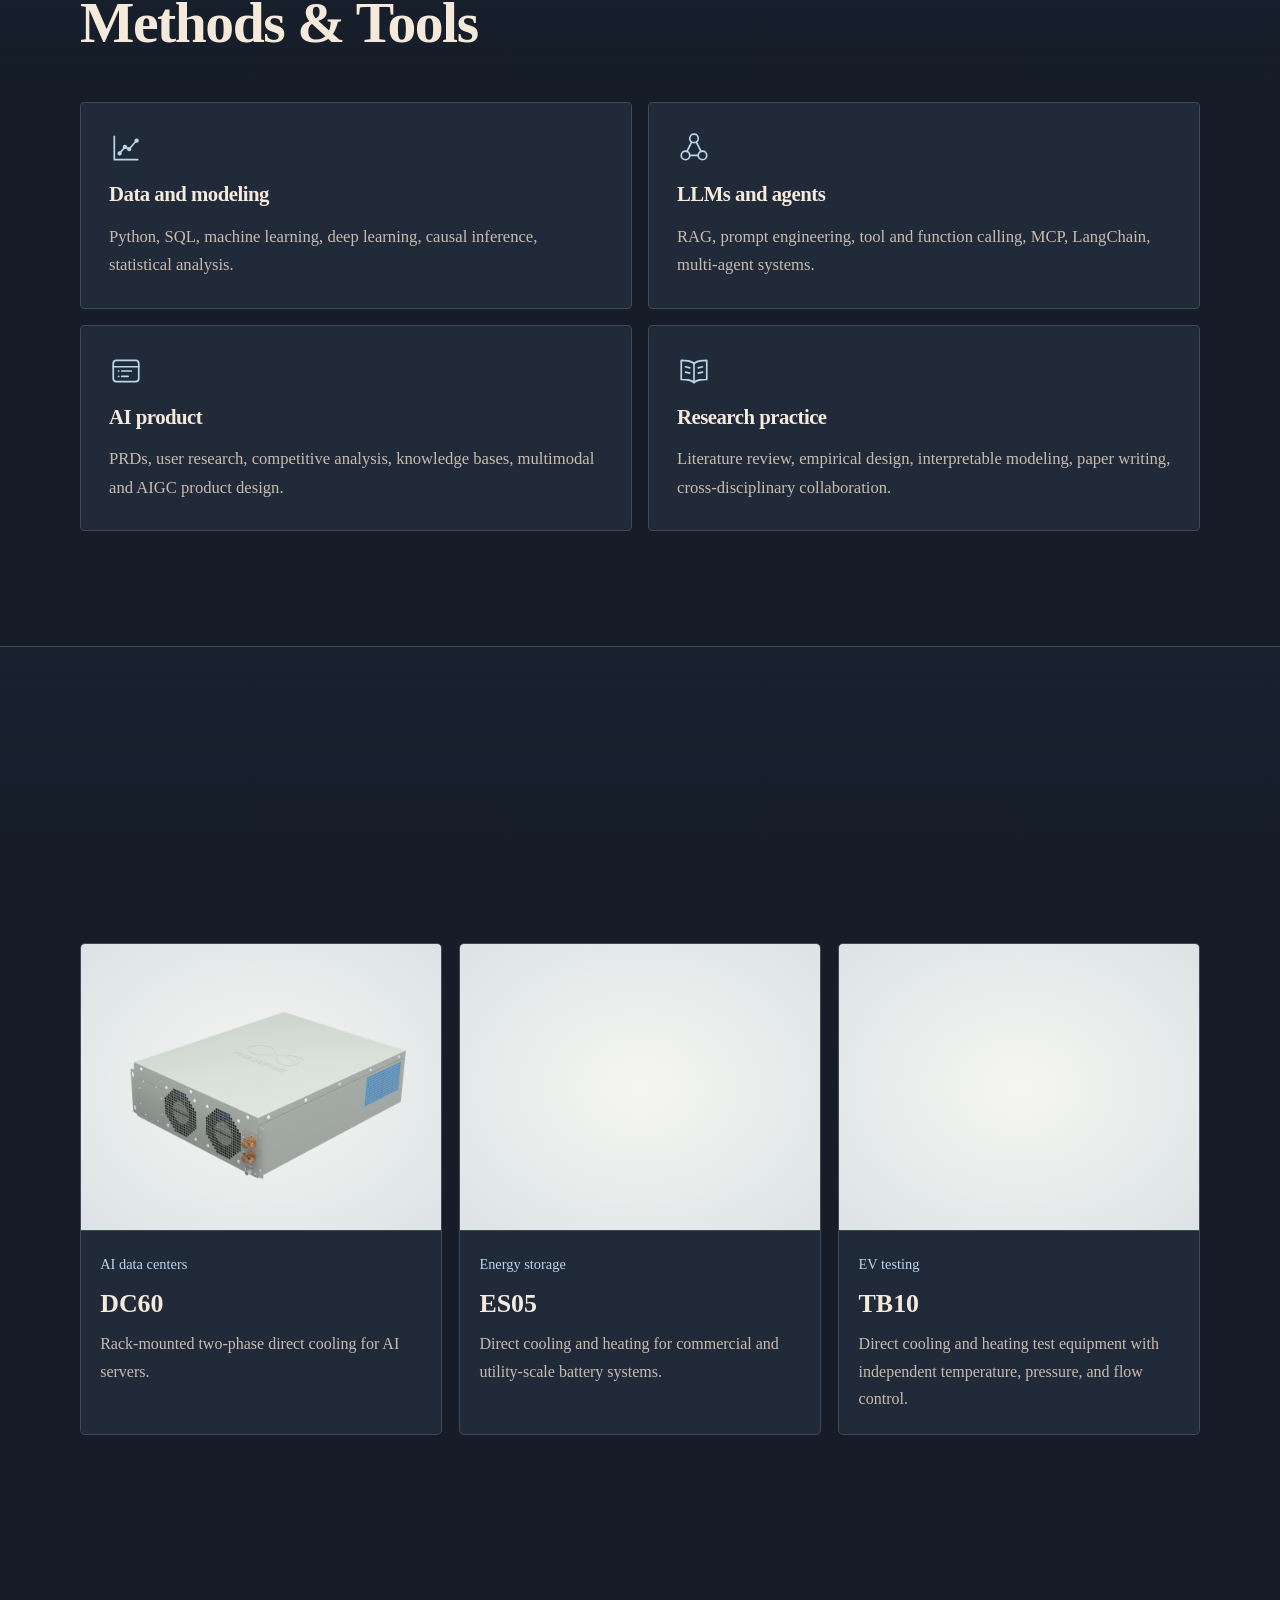
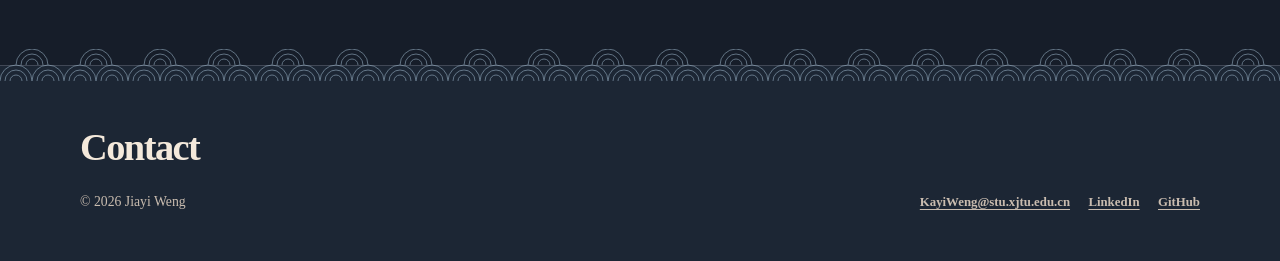
==== commit d7d7784f: "Publish centered gallery and Phasurge profile updates" ====
--- a/experience.html
+++ b/experience.html
@@ -18,8 +18,8 @@
         if (seasons.includes(season)) document.documentElement.dataset.season = season;
       } catch {}
     </script>
-    <link rel="stylesheet" href="assets/css/styles.css?v=8">
-    <script src="assets/js/main.js?v=12" defer></script>
+    <link rel="stylesheet" href="assets/css/styles.css?v=9">
+    <script src="assets/js/main.js?v=13" defer></script>
   </head>
   <body>
     <a class="skip-link" href="#main" data-i18n="skipToContent">Skip to content</a>
@@ -109,7 +109,10 @@
             <article class="timeline-item">
               <div class="timeline-time">2026 — <span data-i18n="present">PRESENT</span><br><span data-i18n="shenzhenLocation">SHENZHEN · CN</span></div>
               <div class="timeline-body">
-                <h3 class="employer"><span class="employer-logo"><img src="assets/phasurge-logo.png" width="260" height="127" alt=""></span><a class="company-link" href="https://www.phasurge.com/en/" data-href-zh="https://www.phasurge.com/zh-CN/" target="_blank" rel="noreferrer" data-i18n="phasurgeName">Phasurge Tech Co., Ltd.</a></h3>
+                <h3 class="employer"><span class="employer-logo"><img src="assets/phasurge-logo.png" width="260" height="127" alt=""></span><a class="company-link" href="https://www.phasurge.com/en/" data-href-zh="https://www.phasurge.com/zh-CN/" target="_blank" rel="noreferrer" data-i18n="phasurgeName">Phasurge</a>
+                  <a class="employer-social" href="https://www.linkedin.com/company/phasurge/" target="_blank" rel="noreferrer" aria-label="Phasurge on LinkedIn" title="Phasurge on LinkedIn">
+                    <svg class="icon" aria-hidden="true"><use href="assets/icons.svg?v=3#icon-linkedin"></use></svg>
+                  </a></h3>
                 <p class="timeline-role" data-i18n="cooRole">Chief Operating Officer</p>
                 <p class="work-summary" data-i18n="cooBody">Business operations, financial management, supply chain management, and customer development. Responsibilities also include commercial analysis, industry research, and cross-functional coordination.</p>
               </div>
--- a/assets/css/styles.css
+++ b/assets/css/styles.css
@@ -436,7 +436,7 @@
 .hero-alias {
   margin: 0.65rem 0 0;
   color: var(--ink-soft);
-  font-size: clamp(1.1rem, 2vw, 1.48rem);
+  font-size: clamp(0.9rem, 1.5vw, 1.05rem);
   letter-spacing: 0.04em;
 }
 
@@ -977,8 +977,21 @@
 
 .employer {
   display: flex;
+  flex-wrap: wrap;
   align-items: center;
   gap: 0.75rem;
+}
+
+.employer-social {
+  display: inline-grid;
+  place-items: center;
+  width: 2rem;
+  height: 2rem;
+  border-radius: 3px;
+}
+
+.employer-social:hover {
+  background: var(--paper-strong);
 }
 
 .employer-logo {
@@ -1196,98 +1209,94 @@
   cursor: default;
 }
 
+.photo-gallery {
+  container-type: inline-size;
+}
+
 .photo-strip {
+  --photo-width: min(74cqw, 590px);
+  position: relative;
   display: flex;
-  gap: clamp(0.65rem, 1.7vw, 1.5rem);
+  gap: clamp(0.35rem, 1.2vw, 0.95rem);
   overflow-x: auto;
   overscroll-behavior-inline: contain;
-  padding: 5px 5px 1.25rem;
-  scrollbar-color: var(--line-strong) var(--paper-warm);
+  padding-block: 0.5rem 1rem;
+  scroll-snap-type: x mandatory;
+  scrollbar-width: none;
   touch-action: pan-x pan-y;
+}
+
+.photo-strip::-webkit-scrollbar {
+  display: none;
 }
 
 .photo-strip.is-dragging {
   cursor: grabbing;
+  scroll-snap-type: none;
+  scroll-behavior: auto;
 }
 
 .gallery-item {
   position: relative;
-  flex: 0 0 auto;
+  flex: 0 0 var(--photo-width);
+  display: grid;
+  place-items: center;
+  height: clamp(200px, 55cqw, 450px);
   margin: 0;
-  padding: 0.38rem;
-  border: 1px solid var(--line);
-  border-radius: 3px;
-  background: var(--paper-strong);
+  padding: 0;
+  border: 0;
+  background: transparent;
   cursor: grab;
-  overflow: hidden;
+  scroll-snap-align: center;
   user-select: none;
   -webkit-touch-callout: none;
 }
 
+.gallery-item:first-child {
+  margin-inline-start: calc((100% - var(--photo-width)) / 2);
+}
+
+.gallery-item:last-child {
+  margin-inline-end: calc((100% - var(--photo-width)) / 2);
+}
+
 .is-dragging .gallery-item {
   cursor: grabbing;
 }
 
 .gallery-item img {
+  min-width: 0;
   width: auto;
-  height: clamp(170px, 31vw, 360px);
-  max-width: none;
+  max-height: 100%;
+  height: auto;
+  object-fit: contain;
+  border: 1px solid var(--line);
+  border-radius: 4px;
   pointer-events: none;
-  transition: transform 480ms cubic-bezier(0.2, 0.7, 0.25, 1);
-}
-
-.gallery-item::after {
-  position: absolute;
-  right: 0.75rem;
-  bottom: 0.75rem;
-  width: 2rem;
-  height: 2rem;
-  border-radius: 50%;
-  background: #181c23c9 url("data:image/svg+xml,%3Csvg xmlns='http://www.w3.org/2000/svg' viewBox='0 0 24 24' fill='none' stroke='white' stroke-width='1.5' stroke-linecap='round' stroke-linejoin='round'%3E%3Cpath d='M8 4H4v4m12-4h4v4M4 16v4h4m12-4v4h-4'/%3E%3C/svg%3E") center / 1.15rem no-repeat;
-  opacity: 0;
-  transform: translateY(4px);
-  transition: opacity 200ms ease, transform 200ms ease;
-  pointer-events: none;
-  content: "";
-}
-
-@media (hover: hover) and (pointer: fine) {
-  .photo-strip:not(.is-dragging) .gallery-item:hover img {
-    transform: scale(1.075);
-  }
-
-  .photo-strip:not(.is-dragging) .gallery-item:hover::after {
-    opacity: 1;
-    transform: translateY(0);
-  }
-}
-
-.gallery-item:focus-visible::after {
+  opacity: 0.75;
+  transform: scale(0.82);
+  transition: transform 360ms cubic-bezier(0.2, 0.7, 0.25, 1), opacity 360ms ease;
+}
+
+.gallery-item[aria-current="true"] img {
   opacity: 1;
-  transform: translateY(0);
+  transform: none;
 }
 
 .gallery-preview {
   position: fixed;
   inset: 0;
-  width: 100%;
-  height: 100%;
-  max-width: none;
-  max-height: none;
-  margin: 0;
-  border: 0;
+  z-index: 110;
+  display: grid;
   place-items: center;
   padding: 1rem;
+  pointer-events: none;
   background: rgb(15 18 25 / 0.86);
-}
-
-.gallery-preview[open] {
-  display: grid;
   animation: photo-preview 200ms ease both;
 }
 
-.gallery-preview::backdrop {
-  background: transparent;
+.gallery-preview[hidden] {
+  display: none;
 }
 
 .gallery-preview img {
@@ -1559,7 +1568,4 @@
     display: none;
   }
 
-  .gallery-item img {
-    transform: none !important;
-  }
-}
+}
